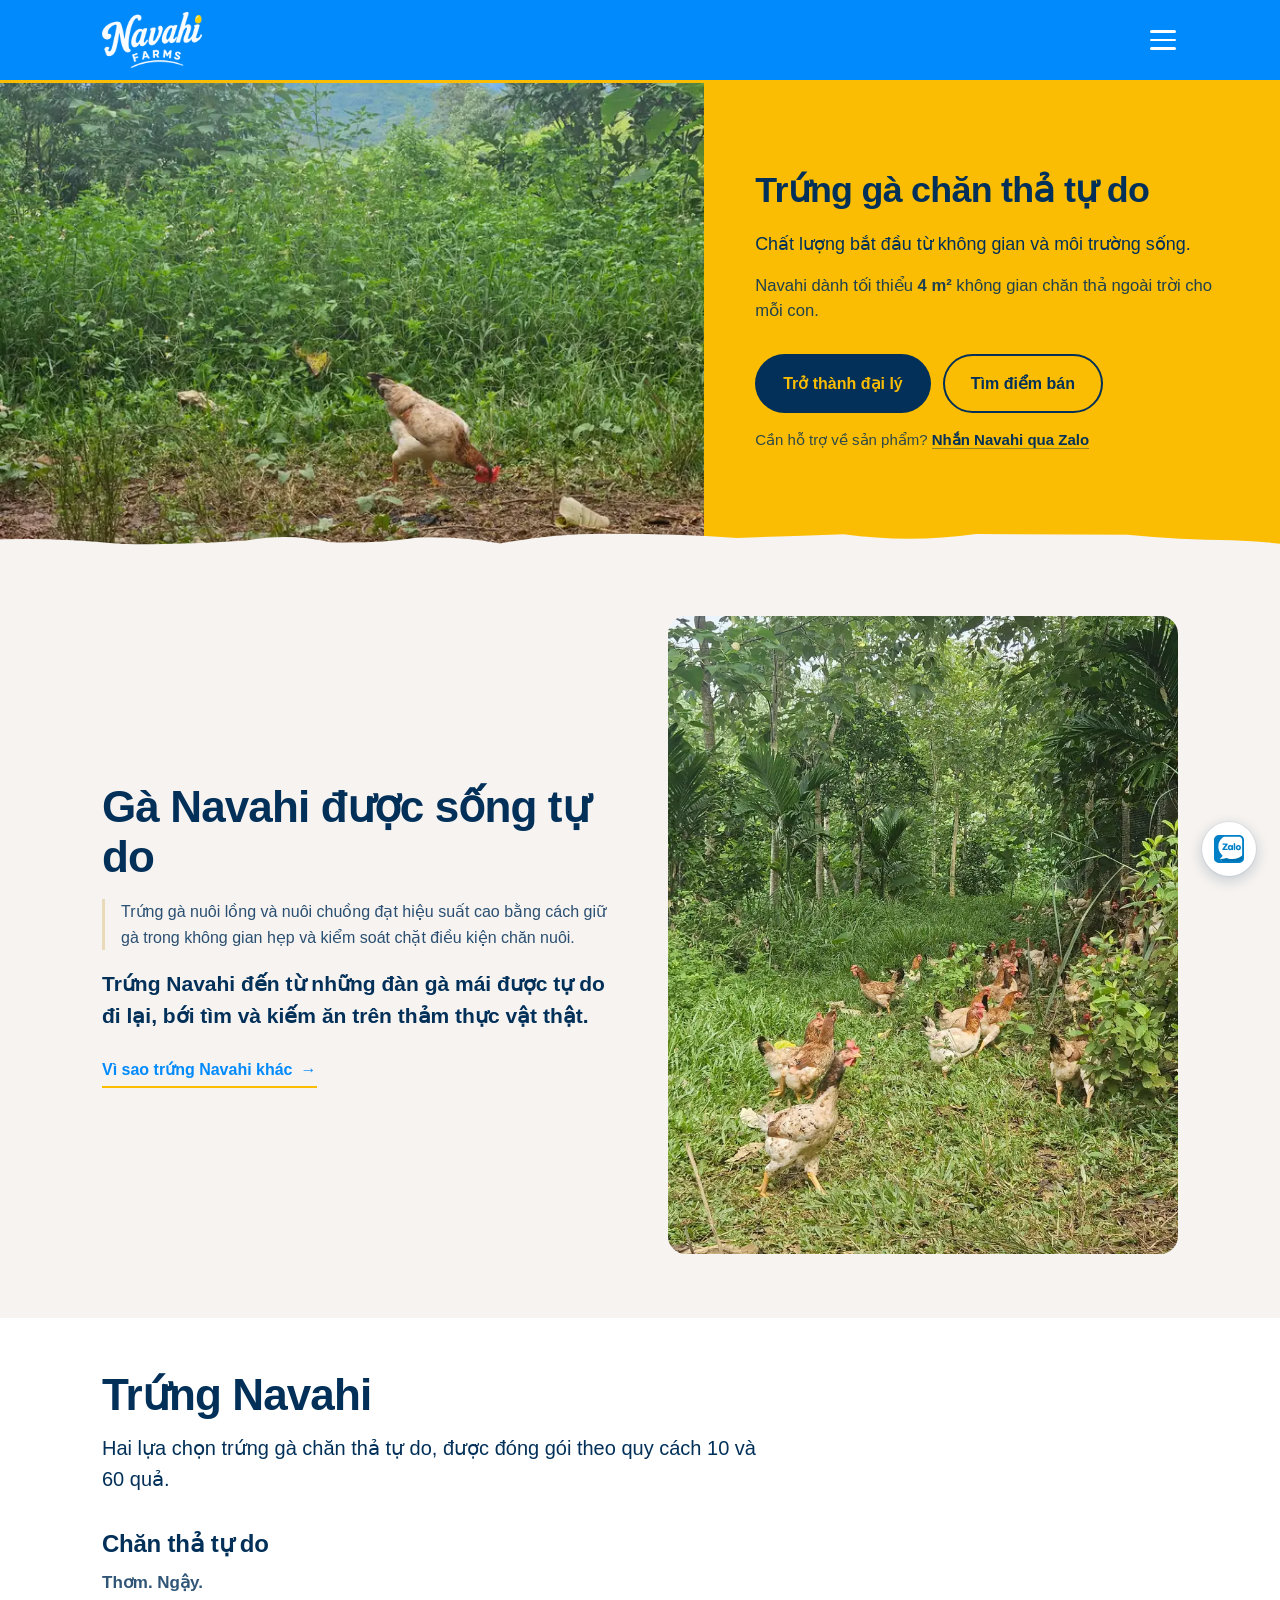
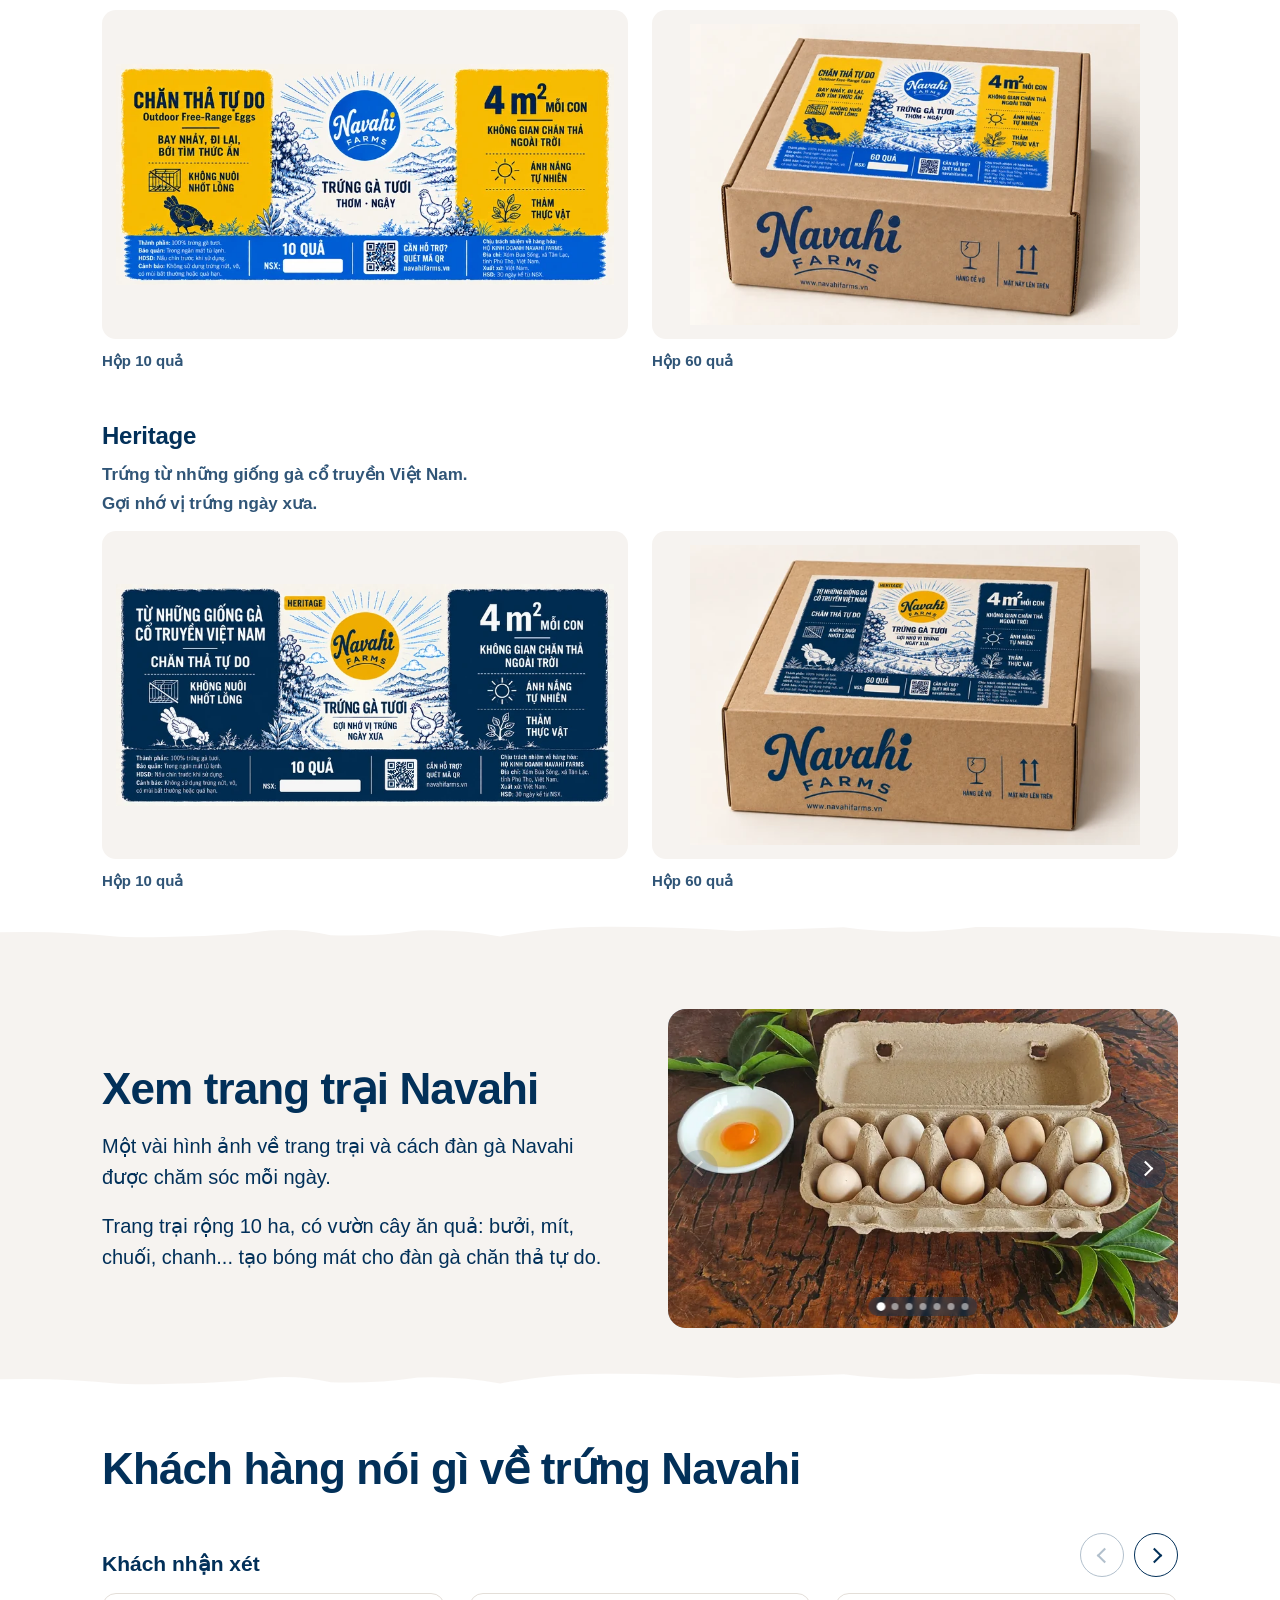
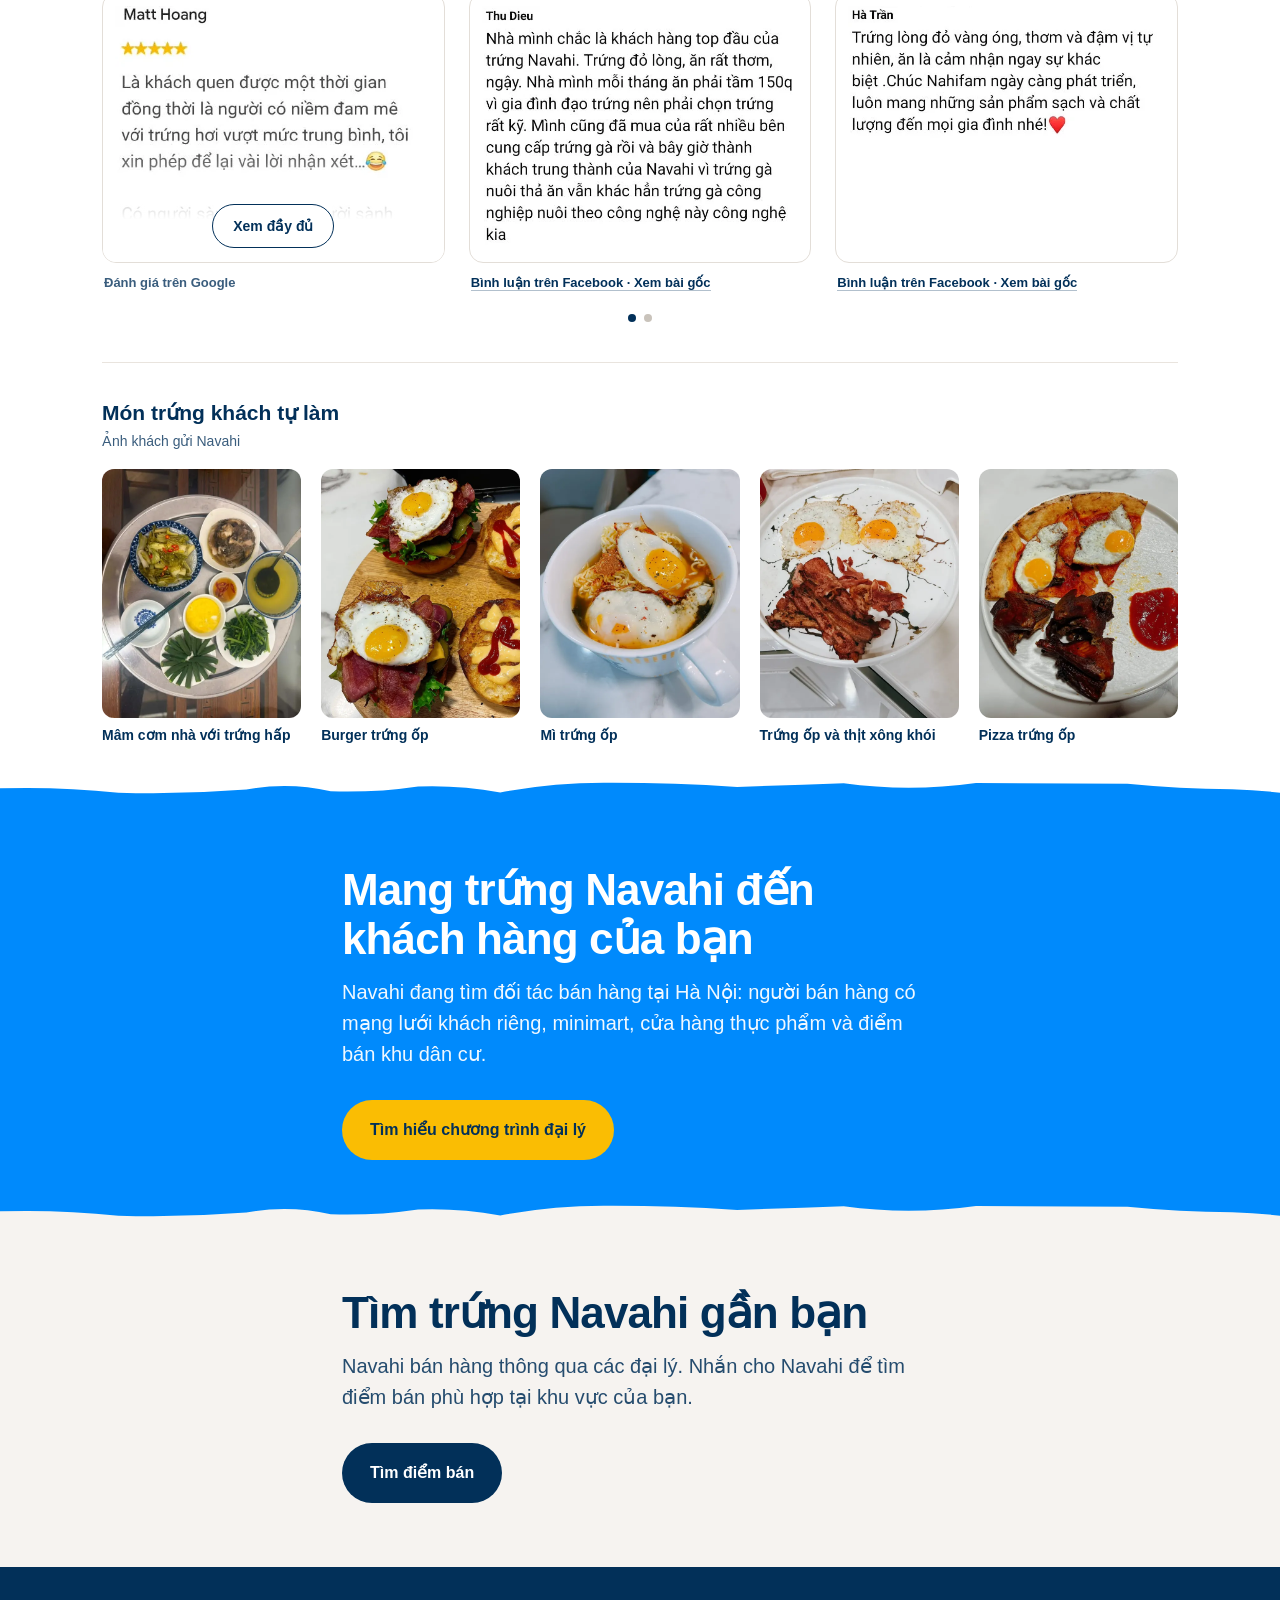
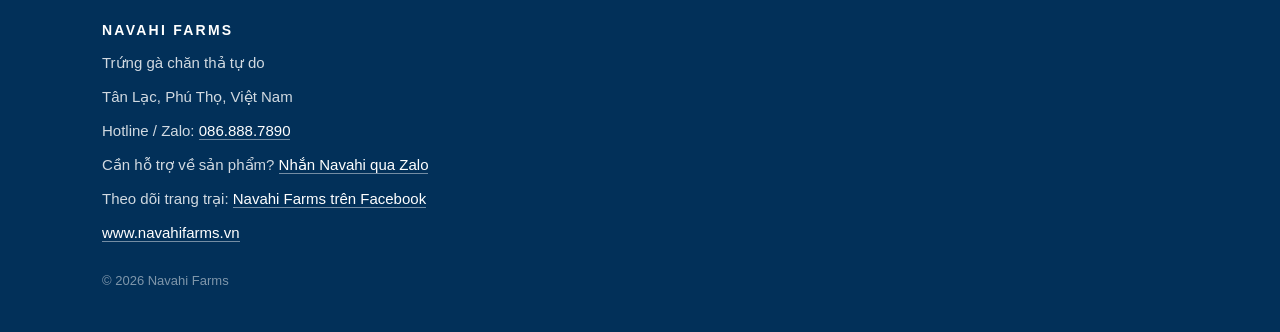
==== index.html @ b05de9f8 "Add files via upload" ====
<!DOCTYPE html>
<html lang="vi">
<head>
<meta charset="utf-8">
<meta name="viewport" content="width=device-width, initial-scale=1">
<title>Navahi Farms | Trứng gà chăn thả tự do</title>
<meta name="description" content="Navahi Farms là thương hiệu trứng gà chăn thả tự do. Không nuôi nhốt lồng, tối thiểu 4 m² không gian chăn thả ngoài trời cho mỗi con gà.">
<link rel="canonical" href="https://navahifarms.vn/">
<meta property="og:type" content="website">
<meta property="og:url" content="https://navahifarms.vn/">
<meta property="og:title" content="Navahi Farms | Trứng gà chăn thả tự do">
<meta property="og:description" content="Navahi Farms là thương hiệu trứng gà chăn thả tự do. Không nuôi nhốt lồng, tối thiểu 4 m² không gian chăn thả ngoài trời cho mỗi con gà.">
<meta property="og:image" content="https://navahifarms.vn/assets/hero.webp">
<meta property="og:locale" content="vi_VN">
<meta name="twitter:card" content="summary_large_image">
<link rel="icon" href="favicon.ico" sizes="any">
<link rel="icon" type="image/png" sizes="32x32" href="favicon-32.png">
<link rel="apple-touch-icon" href="apple-touch-icon.png">
<meta name="theme-color" content="#008AFC">
<link rel="stylesheet" href="navahi.css">
</head>
<body>

<header class="hdr" id="hdr">
  <div class="hdr-in">
    <a class="mark" href="index.html">
      <span class="wordmark" role="img" aria-label="Navahi Farms"></span>
    </a>
    <button class="burger" id="burger" aria-label="Mở menu" aria-expanded="false" aria-controls="menu">
      <span></span><span></span><span></span>
    </button>
  </div>
  <nav class="menu" id="menu" aria-label="Điều hướng">
    <a href="index.html" aria-current="page">Trang chủ</a>
    <a href="#san-pham">Trứng Navahi</a>
    <a href="cach-nuoi-ga.html">Vì sao trứng Navahi khác</a>
    <a href="#trang-trai">Xem trang trại</a>
    <a href="mua-trung.html">Tìm điểm bán</a>
    <a href="dai-ly.html">Trở thành đại lý</a>
  </nav>
</header>

<main id="top">

  <!-- ============ 1 — HERO ============ -->
  <section class="hero">
    <div class="hero-photo">
      <img src="assets/hero.webp"
           srcset="assets/hero-760.webp 760w, assets/hero.webp 1360w"
           sizes="(min-width:1024px) 55vw, 100vw"
           width="1360" height="1020" fetchpriority="high" decoding="async"
           alt="Gà mái Navahi đang cúi kiếm ăn trên thảm thực vật ngoài trời, phía sau là đồi núi">
    </div>
    <div class="hero-copy">
      <div class="wrap">
        <div class="hero-group">
        <h1 class="rise"><span class="nb">Trứng gà chăn thả</span> <span class="nb">tự do</span></h1>
        <p class="lead rise">Chất lượng bắt đầu từ không gian và môi&nbsp;trường&nbsp;sống.</p>
        <p class="lead lead-proof rise">Navahi dành tối thiểu <span class="dim">4 m²</span> không gian chăn thả ngoài trời cho mỗi con.</p>
        <div class="cta-row rise">
          <a class="btn btn-primary" href="dai-ly.html">Trở thành đại lý</a>
          <a class="btn btn-ghost" href="mua-trung.html">Tìm điểm bán</a>
        </div>
        <p class="hero-support rise">Cần hỗ trợ về sản phẩm? <a href="https://zalo.me/0868887890" target="_blank" rel="noopener">Nhắn Navahi qua Zalo</a></p>
        </div>
      </div>
    </div>
  </section>

  <!-- ============ 2 — GÀ NAVAHI ĐƯỢC SỐNG TỰ DO ============ -->
  <section class="sec edge edge--nga" id="cach-nuoi">
    <div class="wrap grid">
      <div>
        <h2 class="rise">Gà Navahi được sống tự do</h2>
        <p class="p-quiet rise">Trứng gà nuôi lồng và nuôi chuồng đạt hiệu suất cao bằng cách giữ gà trong không gian hẹp và kiểm soát chặt điều kiện chăn nuôi.</p>
        <p class="p-loud rise">Trứng Navahi đến từ những đàn gà mái được tự do đi lại, bới tìm và kiếm ăn trên thảm thực vật thật.</p>
        <a class="btn-link rise" href="cach-nuoi-ga.html">Vì sao trứng Navahi khác</a>
      </div>
      <div class="shot shot--tall has-img rise">
        <img src="assets/nuoi.webp"
             srcset="assets/nuoi-560.webp 560w, assets/nuoi.webp 820w"
             sizes="(min-width:860px) 45vw, 100vw"
             alt="Đàn gà mái Navahi đi lại và kiếm ăn trên thảm thực vật dưới tán cây"
             width="820" height="1093" loading="lazy" decoding="async">
      </div>
    </div>
  </section>

  <!-- ============ 3 — SẢN PHẨM ============ -->
  <section class="sec band" id="san-pham">
    <div class="wrap">
      <h2 class="rise">Trứng Navahi</h2>
      <p class="lead rise">Hai lựa chọn trứng gà chăn thả tự do, được đóng gói theo quy cách 10 và 60 quả.</p>
      <div class="lines">
        <div class="line">
          <h3 class="line-name rise">Chăn thả tự do</h3>
          <div class="line-copy rise">
            <p class="line-desc">Thơm. Ngậy.</p>
          </div>
          <div class="skus">
            <figure class="sku rise">
              <div class="sku-shot">
                <img src="assets/standard-10.webp"
                     srcset="assets/standard-10-760.webp 760w, assets/standard-10.webp 1200w"
                     sizes="(min-width:760px) 46vw, 100vw"
                     alt="Nhãn hộp trứng Navahi Chăn thả tự do 10 quả"
                     width="1200" height="533" loading="lazy" decoding="async">
              </div>
              <figcaption>Hộp 10 quả</figcaption>
            </figure>
            <figure class="sku rise">
              <div class="sku-shot">
                <img src="assets/standard-60.webp"
                     srcset="assets/standard-60-640.webp 640w, assets/standard-60.webp 1000w"
                     sizes="(min-width:760px) 46vw, 100vw"
                     alt="Hộp trứng Navahi Chăn thả tự do 60 quả"
                     width="1000" height="667" loading="lazy" decoding="async">
              </div>
              <figcaption>Hộp 60 quả</figcaption>
            </figure>
          </div>
        </div>
        <div class="line">
          <h3 class="line-name rise">Heritage</h3>
          <div class="line-copy rise" data-nosnippet>
            <p class="line-desc">Trứng từ những giống gà cổ truyền Việt Nam.</p>
            <p class="line-desc">Gợi nhớ vị trứng ngày xưa.</p>
          </div>
          <div class="skus">
            <figure class="sku rise">
              <div class="sku-shot">
                <img src="assets/limited-10.webp"
                     srcset="assets/limited-10-760.webp 760w, assets/limited-10.webp 1200w"
                     sizes="(min-width:760px) 46vw, 100vw"
                     alt="Nhãn hộp trứng Navahi Heritage 10 quả"
                     width="1200" height="533" loading="lazy" decoding="async">
              </div>
              <figcaption>Hộp 10 quả</figcaption>
            </figure>
            <figure class="sku rise">
              <div class="sku-shot">
                <img src="assets/limited-60.webp"
                     srcset="assets/limited-60-640.webp 640w, assets/limited-60.webp 1000w"
                     sizes="(min-width:760px) 46vw, 100vw"
                     alt="Hộp trứng Navahi Heritage 60 quả"
                     width="1000" height="667" loading="lazy" decoding="async">
              </div>
              <figcaption>Hộp 60 quả</figcaption>
            </figure>
          </div>
        </div>
      </div>
    </div>
  </section>

  <!-- ============ 4 — TẠI TRANG TRẠI ============ -->
  <section class="sec edge edge--nga" id="trang-trai">
    <div class="wrap grid">
      <div>
        <h2 class="rise">Xem trang trại Navahi</h2>
        <p class="lead rise">Một vài hình ảnh về trang trại và cách đàn gà Navahi được chăm sóc mỗi ngày.</p>
        <p class="lead rise">Trang trại rộng 10 ha, có vườn cây ăn quả: bưởi, mít, chuối, chanh... tạo bóng mát cho đàn gà chăn thả tự do.</p>
      </div>
      <div class="shot shot--wide has-img rise slider" data-slider>
        <div class="slider-track">
          <img src="assets/trung-hop.webp"
               srcset="assets/trung-hop-760.webp 760w, assets/trung-hop.webp 1100w"
               sizes="(min-width:860px) 45vw, 100vw"
               alt="Hộp 10 quả trứng Navahi đặt trên mặt gỗ, bên cạnh là một quả trứng đã đập ra bát"
               width="1100" height="825" loading="lazy" decoding="async">
          <img src="assets/dan-ga-tre.webp"
               srcset="assets/dan-ga-tre-760.webp 760w, assets/dan-ga-tre.webp 1100w"
               sizes="(min-width:860px) 45vw, 100vw"
               alt="Đàn gà Navahi đậu trên bó tre dưới tán cây, phía sau là thung lũng và đồi núi"
               width="1100" height="825" loading="lazy" decoding="async">
          <img src="assets/ga-doi-nui.webp"
               srcset="assets/ga-doi-nui-760.webp 760w, assets/ga-doi-nui.webp 1100w"
               sizes="(min-width:860px) 45vw, 100vw"
               alt="Hai con gà Navahi đi kiếm ăn ở bìa khu chăn thả, nhìn ra đồi núi phía xa"
               width="1100" height="825" loading="lazy" decoding="async">
          <img src="assets/vuon-mit.webp"
               srcset="assets/vuon-mit-760.webp 570w, assets/vuon-mit.webp 825w"
               sizes="(min-width:860px) 45vw, 100vw"
               alt="Đàn gà Navahi kiếm ăn dưới tán vườn mít, một quả mít đang treo trên thân cây"
               width="825" height="1100" loading="lazy" decoding="async"
               style="object-position:center 58%">
          <img src="assets/ga-tren-cay.webp"
               srcset="assets/ga-tren-cay-760.webp 570w, assets/ga-tren-cay.webp 825w"
               sizes="(min-width:860px) 45vw, 100vw"
               alt="Mấy con gà trống Navahi đậu trên cành cây bưởi trong vườn, phía dưới là nền đất và đá"
               width="825" height="1100" loading="lazy" decoding="async"
               style="object-position:center 64%">
          <img src="assets/dong-goi.webp"
               srcset="assets/dong-goi-760.webp 760w, assets/dong-goi.webp 1300w"
               sizes="(min-width:860px) 45vw, 100vw"
               alt="Những khay trứng Navahi vừa thu nhặt tại trang trại, xếp chồng chờ chuyển đi"
               width="1300" height="975" loading="lazy" decoding="async"
               style="object-position:center 42%">
          <img src="assets/trai.webp"
               srcset="assets/trai-760.webp 760w, assets/trai.webp 1300w"
               sizes="(min-width:860px) 45vw, 100vw"
               alt="Toàn cảnh trang trại Navahi nhìn từ trên cao, đường đất dẫn vào khu trại giữa vùng đồi núi"
               width="1300" height="975" loading="lazy" decoding="async">
        </div>
        <button class="slider-nav slider-prev" type="button" aria-label="Ảnh trước"></button>
        <button class="slider-nav slider-next" type="button" aria-label="Ảnh tiếp theo"></button>
        <div class="slider-dots">
          <button type="button" class="on" aria-label="Ảnh 1: hộp 10 quả trứng Navahi và lòng đỏ đập ra bát"></button>
          <button type="button" aria-label="Ảnh 2: đàn gà dưới tán cây, nhìn ra thung lũng"></button>
          <button type="button" aria-label="Ảnh 3: gà kiếm ăn ở bìa khu chăn thả"></button>
          <button type="button" aria-label="Ảnh 4: đàn gà trong vườn mít"></button>
          <button type="button" aria-label="Ảnh 5: gà đậu trên cành cây bưởi"></button>
          <button type="button" aria-label="Ảnh 6: khay trứng vừa thu nhặt"></button>
          <button type="button" aria-label="Ảnh 7: toàn cảnh trang trại"></button>
        </div>
      </div>
    </div>
  </section>

  <!-- ============ 4b — KHÁCH HÀNG NÓI GÌ (PO duyệt 14/10/2026) ============
       Hai khối tách riêng: nhận xét có tên khách / ảnh món ăn không ghi tên.
       Không ảnh món ăn nào được đặt cạnh tên một khách. Không autoplay. -->
  <section class="sec band edge edge--trang kh" id="khach-hang">
    <div class="wrap">
      <h2 class="rise">Khách hàng nói gì về trứng Navahi</h2>

      <div class="kh-block reel" data-reel>
        <div class="kh-head">
          <h3 class="kh-h3">Khách nhận xét</h3>
          <div class="reel-nav">
            <button class="reel-btn reel-prev" type="button" aria-label="Nhận xét trước"></button>
            <button class="reel-btn reel-next" type="button" aria-label="Nhận xét tiếp theo"></button>
          </div>
        </div>
        <ul class="reel-track kh-cards">
          <li class="kh-card">
            <div class="kh-shot kh-shot--long">
              <img src="assets/kh-matt-hoang.webp" width="502" height="978" loading="lazy" decoding="async"
                   alt="Matt Hoang, 5 sao: Là khách quen được một thời gian đồng thời là người có niềm đam mê với trứng hơi vượt mức trung bình, tôi xin phép để lại vài lời nhận xét... Có người sành rượu, có người sành cafe, còn tôi đứng trước chảo trứng vs thái độ nghiêm túc như master chép. Trứng luộc phải ngon, trứng ốp phải thơm, còn lòng đào thì phải vàng cam óng ánh, để phải muốn vét nốt miếng bánh mì cuối cùng. Viết vài dòng vì shop xứng đáng được nhiều người biết đến hơn. Khách như tôi ko giỏi nói lời hoa mỹ, chỉ giỏi lúc hết là mua. Mà với một người mê trứng, đó chính là lời khen có sức mạnh nhất! PS: Shop nhớ để phần cho em nha!">
              <div class="kh-fade"><button class="kh-more" type="button" data-full="assets/kh-matt-hoang.webp">Xem đầy đủ</button></div>
            </div>
            <p class="kh-src">Đánh giá trên Google</p>
          </li>
          <li class="kh-card">
            <div class="kh-shot">
              <img src="assets/kh-thu-dieu.webp" width="616" height="467" loading="lazy" decoding="async"
                   alt="Thu Dieu: Nhà mình chắc là khách hàng top đầu của trứng Navahi. Trứng đỏ lòng, ăn rất thơm, ngậy. Nhà mình mỗi tháng ăn phải tầm 150q vì gia đình đạo trứng nên phải chọn trứng rất kỹ. Mình cũng đã mua của rất nhiều bên cung cấp trứng gà rồi và bây giờ thành khách trung thành của Navahi vì trứng gà nuôi thả ăn vẫn khác hẳn trứng gà công nghiệp nuôi theo công nghệ này công nghệ kia">
            </div>
            <p class="kh-src"><a href="https://www.facebook.com/share/p/19RdDZZMya/" target="_blank" rel="noopener">Bình luận trên Facebook · Xem bài gốc</a></p>
          </li>
          <li class="kh-card">
            <div class="kh-shot">
              <img src="assets/kh-ha-tran.webp" width="616" height="257" loading="lazy" decoding="async"
                   alt="Hà Trần: Trứng lòng đỏ vàng óng, thơm và đậm vị tự nhiên, ăn là cảm nhận ngay sự khác biệt. Chúc Nahifam ngày càng phát triển, luôn mang những sản phẩm sạch và chất lượng đến mọi gia đình nhé!">
            </div>
            <p class="kh-src"><a href="https://www.facebook.com/share/p/19RdDZZMya/" target="_blank" rel="noopener">Bình luận trên Facebook · Xem bài gốc</a></p>
          </li>
          <li class="kh-card">
            <div class="kh-shot">
              <img src="assets/kh-linh-linh.webp" width="616" height="216" loading="lazy" decoding="async"
                   alt="Linh Linh: Nhà mình ăn rồi, công nhận trứng thơm, béo, lòng đỏ đậm vị hơn hẳn. Ăn quen trứng ngon- xịn rồi giờ khó quay lại trứng thường lắm ạ">
            </div>
            <p class="kh-src"><a href="https://www.facebook.com/share/p/19RdDZZMya/" target="_blank" rel="noopener">Bình luận trên Facebook · Xem bài gốc</a></p>
          </li>
          <li class="kh-card">
            <div class="kh-shot">
              <img src="assets/kh-hoa-duong.webp" width="616" height="126" loading="lazy" decoding="async"
                   alt="Hoa Duong: Trứng gà ăn rất thơm và ngon, rất chất lượng">
            </div>
            <p class="kh-src"><a href="https://www.facebook.com/share/p/19RdDZZMya/" target="_blank" rel="noopener">Bình luận trên Facebook · Xem bài gốc</a></p>
          </li>
          <li class="kh-card">
            <div class="kh-shot">
              <img src="assets/kh-huy-doo.webp" width="616" height="178" loading="lazy" decoding="async"
                   alt="Huy Doo: Lần đầu đặt trứng đc shop tặng thêm chuối, ko biết shop lãi được bao nhiêu nhưng khách thích ạ">
            </div>
            <p class="kh-src"><a href="https://www.facebook.com/share/p/19RdDZZMya/" target="_blank" rel="noopener">Bình luận trên Facebook · Xem bài gốc</a></p>
          </li>
        </ul>
        <div class="reel-dots" aria-hidden="true"></div>
      </div>

      <div class="kh-block reel" data-reel>
        <div class="kh-head">
          <div>
            <h3 class="kh-h3">Món trứng khách tự làm</h3>
            <p class="kh-note">Ảnh khách gửi Navahi</p>
          </div>
          <div class="reel-nav">
            <button class="reel-btn reel-prev" type="button" aria-label="Ảnh trước"></button>
            <button class="reel-btn reel-next" type="button" aria-label="Ảnh tiếp theo"></button>
          </div>
        </div>
        <ul class="reel-track kh-dishes">
          <li><figure>
            <img src="assets/mon-trung-mam-com.webp" width="640" height="800" loading="lazy" decoding="async" alt="Mâm cơm nhà với trứng hấp, ảnh khách gửi Navahi">
            <figcaption>Mâm cơm nhà với trứng hấp</figcaption>
          </figure></li>
          <li><figure>
            <img src="assets/mon-trung-burger.webp" width="640" height="800" loading="lazy" decoding="async" alt="Burger trứng ốp, ảnh khách gửi Navahi">
            <figcaption>Burger trứng ốp</figcaption>
          </figure></li>
          <li><figure>
            <img src="assets/mon-trung-mi.webp" width="640" height="800" loading="lazy" decoding="async" alt="Mì trứng ốp, ảnh khách gửi Navahi">
            <figcaption>Mì trứng ốp</figcaption>
          </figure></li>
          <li><figure>
            <img src="assets/mon-trung-op-thit.webp" width="640" height="800" loading="lazy" decoding="async" alt="Trứng ốp và thịt xông khói, ảnh khách gửi Navahi">
            <figcaption>Trứng ốp và thịt xông khói</figcaption>
          </figure></li>
          <li><figure>
            <img src="assets/mon-trung-pizza.webp" width="640" height="800" loading="lazy" decoding="async" alt="Pizza trứng ốp, ảnh khách gửi Navahi">
            <figcaption>Pizza trứng ốp</figcaption>
          </figure></li>
        </ul>
        <div class="reel-dots" aria-hidden="true"></div>
      </div>
    </div>

    <dialog class="kh-dialog" id="kh-dialog" aria-label="Nhận xét đầy đủ">
      <button class="kh-close" type="button" aria-label="Đóng"></button>
      <img src="" alt="" id="kh-dialog-img">
    </dialog>
  </section>

  <!-- ============ 5 — ĐẠI LÝ (CONVERSION CHÍNH) ============ -->
  <section class="sec cta-band edge edge--xanh" id="dai-ly">
    <div class="wrap narrow">
      <h2 class="rise">Mang trứng Navahi đến khách hàng của bạn</h2>
      <p class="lead rise">Navahi đang tìm đối tác bán hàng tại Hà Nội: người bán hàng có mạng lưới khách riêng, minimart, cửa hàng thực phẩm và điểm bán khu dân cư.</p>
      <div class="cta-row rise">
        <a class="btn btn-primary" href="dai-ly.html">Tìm hiểu chương trình đại lý</a>
      </div>
    </div>
  </section>

  <!-- ============ 6 — TÌM ĐIỂM BÁN (CONVERSION PHỤ) ============ -->
  <section class="sec cta-quiet edge edge--nga" id="mua">
    <div class="wrap narrow">
      <h2 class="rise">Tìm trứng Navahi gần bạn</h2>
      <p class="lead rise">Navahi bán hàng thông qua các đại lý. Nhắn cho Navahi để tìm điểm bán phù hợp tại khu vực của bạn.</p>
      <div class="cta-row rise">
        <a class="btn btn-navy" href="mua-trung.html">Tìm điểm bán</a>
      </div>
    </div>
  </section>
</main>

<footer class="ft">
  <div class="wrap">
    <b>NAVAHI FARMS</b>
    <p>Trứng gà chăn thả tự do</p>
    <p>Tân Lạc, Phú Thọ, Việt Nam</p>
    <p>Hotline / Zalo: <a href="tel:0868887890">086.888.7890</a></p>
    <p>Cần hỗ trợ về sản phẩm? <a href="https://zalo.me/0868887890" target="_blank" rel="noopener">Nhắn Navahi qua Zalo</a></p>
    <p>Theo dõi trang trại: <a href="https://www.facebook.com/navahifarms" target="_blank" rel="noopener">Navahi Farms trên Facebook</a></p>
    <p><a href="https://navahifarms.vn">www.navahifarms.vn</a></p>
    <p class="fine">© 2026 Navahi Farms</p>
  </div>
</footer>
<!-- Dock liên hệ nổi — V14. CHỈ Zalo (PO chốt 24/09): Zalo là nút thu khách,
     Facebook là nút xả nên để ở footer.
     Icon: assets/icon-zalo.svg (SVG chính chủ, PO gửi 24/09). -->
<div class="dock" id="dock" data-hidden="false">
  <a class="dock-zalo" href="https://zalo.me/0868887890" target="_blank" rel="noopener" aria-label="Nhắn Navahi qua Zalo" title="Nhắn Navahi qua Zalo">
    <img src="assets/icon-zalo.svg" alt="" width="27" height="26" decoding="async">
  </a>
</div>
<script src="navahi.js"></script>
</body>
</html>
---- navahi.css ----
/* ==========================================================================
   NAVAHI FARMS — WEBSITE V1
   --------------------------------------------------------------------------
   Ảnh khai báo trực tiếp trong HTML bằng src + srcset (không qua CSS/JS).
   ========================================================================== */
:root{
  /* Bảng màu Navahi — 9 mã đã khoá (ND-002). Không thêm màu ngoài bảng này. */
  --vang:      #FABD03;
  --vang-trung:#FFD21B;
  --xanh:      #008AFC;
  --navy:      #023059;
  --nga:       #F6F3F0;
  --trang:     #FFFFFF;
  --be:        #E9DBB9;
  --xanh-nhat: #A8D0F6;
  --xanh-dam:  #6CB0F2;

  --wrap: 1120px;
  --pad: 22px;
  --hdr-h: 72px;

  /* Wordmark Navahi Farms — tách từ file logo PO gửi, chữ trắng nền trong suốt */
  --wordmark: url("assets/wordmark.png");
}

*{box-sizing:border-box;}
html{-webkit-text-size-adjust:100%;scroll-behavior:smooth;overflow-x:hidden;}
body{
  margin:0;
  background:var(--nga);
  color:var(--navy);
  font-family:"Segoe UI",Roboto,-apple-system,BlinkMacSystemFont,"Helvetica Neue",Arial,sans-serif;
  font-size:17px;
  line-height:1.6;
  -webkit-font-smoothing:antialiased;
}
img{max-width:100%;display:block;}
a{color:inherit;}

/* ---------- HEADER ---------- */
.hdr{
  position:sticky;top:0;z-index:60;
  background:var(--xanh);
  /* Vạch vàng giữ header tách bạch khi cuộn qua section 5 cũng nền xanh */
  border-bottom:3px solid var(--vang);
}
.hdr-in{
  max-width:var(--wrap);margin:0 auto;padding:0 var(--pad);
  height:var(--hdr-h);
  display:flex;align-items:center;justify-content:space-between;gap:16px;
}
.mark{display:block;text-decoration:none;flex:0 0 auto;}
.wordmark{
  display:block;background:var(--wordmark) left center/contain no-repeat;
  width:86px;height:48px;
}
.sr{position:absolute;width:1px;height:1px;overflow:hidden;clip:rect(0 0 0 0);white-space:nowrap;}

/* Hamburger */
.burger{
  width:46px;height:46px;flex:0 0 auto;margin-right:-8px;
  background:none;border:0;padding:0;cursor:pointer;
  display:grid;place-content:center;gap:6px;
}
.burger span{display:block;width:26px;height:2.5px;background:#fff;border-radius:2px;
  transition:transform .22s ease,opacity .18s ease;}
.hdr.menu-open .burger span:nth-child(1){transform:translateY(8.5px) rotate(45deg);}
.hdr.menu-open .burger span:nth-child(2){opacity:0;}
.hdr.menu-open .burger span:nth-child(3){transform:translateY(-8.5px) rotate(-45deg);}

/* Menu */
.menu{
  position:absolute;left:0;right:0;top:100%;
  background:var(--navy);
  display:none;padding:6px var(--pad) 16px;
}
.hdr.menu-open .menu{display:flex;flex-direction:column;}
/* Khi menu mở, header xanh + menu navy đọc như MỘT lớp điều hướng.
   Vạch vàng — vẫn là đúng vạch dưới header — chuyển xuống đáy menu
   để đánh dấu chỗ điều hướng kết thúc và nội dung trang bắt đầu.
   Không bao giờ có hai vạch cùng lúc. */
@media(max-width:899px){
  .hdr.menu-open{border-bottom-color:var(--xanh);}
  .hdr.menu-open .menu{border-bottom:3px solid var(--vang);}
}
.menu a{
  display:block;color:#fff;text-decoration:none;
  font-size:17.5px;font-weight:600;line-height:1.35;padding:13px 0;
  border-bottom:1px solid rgba(255,255,255,.13);
}
.menu a:last-child{border-bottom:0;}
.menu a:hover{color:var(--vang);}
@media(min-width:900px){
  :root{--hdr-h:80px;}
  .wordmark{width:100px;height:56px;}
  .menu{left:auto;right:max(0px,calc((100% - var(--wrap)) / 2));
        width:320px;border-radius:0 0 16px 16px;}
}

/* ---------- KHUNG CHUNG ---------- */
.sec{padding:64px 0;}
section[id],div[id]{scroll-margin-top:calc(var(--hdr-h) + 12px);}
.wrap{max-width:var(--wrap);margin:0 auto;padding:0 var(--pad);}
.narrow{max-width:640px;}
h1,h2{margin:0;font-weight:700;letter-spacing:-.02em;line-height:1.12;}
h1{font-size:clamp(34px,8.4vw,60px);}
h2{font-size:clamp(27px,6.2vw,44px);}
p{margin:18px 0 0;}
.lead{font-size:clamp(17px,4.3vw,20px);line-height:1.55;max-width:34em;}

/* ---------- KHỐI ẢNH (placeholder tự hiện khi chưa có ảnh) ---------- */
.shot{
  position:relative;border-radius:18px;overflow:hidden;background:var(--xanh-nhat);
  background-size:cover;background-position:center;
  aspect-ratio:4/5;
}
@media(min-width:760px){ .shot{aspect-ratio:16/10;} }
/* Tỉ lệ riêng theo nội dung từng ảnh */
.shot--tall{aspect-ratio:3/4;}                                  /* đàn gà, ảnh dọc  */
.shot--wide{aspect-ratio:4/3;}                                  /* toàn cảnh trại */
@media(min-width:760px){
  .shot--tall{aspect-ratio:4/5;}
  .shot--wide{aspect-ratio:16/10;}
}
.shot img{width:100%;height:100%;object-fit:cover;display:block;}

/* ---------- HERO ---------- */
/* Kiến trúc: ẢNH là một block, COPY là một block. Chữ không đè lên ảnh,
   không overlay tối, ảnh giữ màu gốc. */
.hero{padding:0;}
.hero-photo{
  width:100%;
  aspect-ratio:4/3;              /* đúng tỉ lệ ảnh gốc ⇒ mobile KHÔNG cắt gì */
  background:var(--xanh-nhat);
  overflow:hidden;
}
.hero-photo img{width:100%;height:100%;object-fit:cover;display:block;}
/* ── DESKTOP: hero 2 cột ──
   Ảnh gốc là 4:3, không đủ ngang để chạy full-width trên màn rộng mà
   không cắt mạnh. Đặt ảnh vào một cột có đúng tỉ lệ 4:3 thì crop = 0,
   đồng thời hero đọc ra là một bố cục ngang thay vì hai tầng xếp dọc. */
@media(min-width:1024px){
  .hero{display:grid;grid-template-columns:55fr 45fr;align-items:stretch;}
  .hero > *{min-width:0;}
  .hero .hero-photo{aspect-ratio:3/2;height:auto;max-height:560px;}
  .hero .hero-photo img{object-position:center bottom;}
  .hero .hero-copy{
    display:flex;align-items:center;
    padding:40px clamp(48px,4vw,64px);
    text-align:left;
  }
  .hero .hero-copy::before{content:none;}    /* hết ranh giới ảnh→navy theo chiều dọc */
  .hero .hero-copy .wrap{max-width:none;padding:0;width:100%;}
  /* Nhóm chữ là MỘT khối, canh giữa panel và nhích nhẹ lên trên tâm */
  .hero .hero-copy .hero-group{max-width:32em;margin-bottom:3%;}
  .hero .hero-copy h1{font-size:clamp(32px,2.8vw,44px);}
  .hero .hero-copy .lead{margin:22px 0 0;max-width:none;font-size:clamp(17px,1.4vw,20px);line-height:1.45;}
  .hero .hero-copy .lead-proof{margin-top:16px;font-size:clamp(16px,1.3vw,19px);line-height:1.5;}
  .hero .hero-copy .cta-row{justify-content:flex-start;margin-top:30px;}
}
.hero-copy{
  position:relative;
  background:var(--vang);color:var(--navy);padding:26px 0 32px;text-align:center;
}
/* Biên rất nhẹ (biên độ ≈ 4–7px) để ảnh và khối navy đọc ra là
   MỘT composition hero, không phải hai hình chữ nhật ghép lại.
   Nhẹ hơn hẳn biên giữa navy và Section 2. */
.hero-copy::before,
.pasture-copy::before{
  content:"";position:absolute;left:0;right:0;top:-7px;height:8px;
  background-repeat:no-repeat;background-size:100% 100%;
  pointer-events:none;
}
/* Biên của hero đi theo nền vàng; các khối navy khác giữ nguyên. */
.hero-copy::before{background-image:url("data:image/svg+xml,%3Csvg%20xmlns%3D%22http%3A%2F%2Fwww.w3.org%2F2000%2Fsvg%22%20viewBox%3D%220%200%201200%208%22%20preserveAspectRatio%3D%22none%22%3E%3Cpath%20d%3D%22M0%2C3.0%20Q82.0%2C4.3%20164%2C4.8%20Q219.5%2C2.5%20275%2C1.3%20Q359.0%2C1.1%20443%2C2.9%20Q533.5%2C4.6%20624%2C1.7%20Q693.5%2C3.6%20763%2C2.3%20Q809.5%2C4.0%20856%2C2.1%20Q959.0%2C3.8%201062%2C4.8%20Q1120.5%2C5.5%201179%2C1.5%20Q1189.5%2C2.5%201200%2C2.9%20L1200%2C8%20L0%2C8%20Z%22%20fill%3D%22%23FABD03%22%2F%3E%3C%2Fsvg%3E");}
.pasture-copy::before{background-image:url("data:image/svg+xml,%3Csvg%20xmlns%3D%22http%3A%2F%2Fwww.w3.org%2F2000%2Fsvg%22%20viewBox%3D%220%200%201200%208%22%20preserveAspectRatio%3D%22none%22%3E%3Cpath%20d%3D%22M0%2C3.0%20Q82.0%2C4.3%20164%2C4.8%20Q219.5%2C2.5%20275%2C1.3%20Q359.0%2C1.1%20443%2C2.9%20Q533.5%2C4.6%20624%2C1.7%20Q693.5%2C3.6%20763%2C2.3%20Q809.5%2C4.0%20856%2C2.1%20Q959.0%2C3.8%201062%2C4.8%20Q1120.5%2C5.5%201179%2C1.5%20Q1189.5%2C2.5%201200%2C2.9%20L1200%2C8%20L0%2C8%20Z%22%20fill%3D%22%23023059%22%2F%3E%3C%2Fsvg%3E");}
@media(min-width:900px){
  .hero-copy::before,
.pasture-copy::before{top:-11px;height:12px;}
}
.hero-copy h1{color:var(--navy);font-size:clamp(29px,9vw,58px);}
/* Ngắt dòng có kiểm soát: hai cụm là hai khối, trình duyệt chỉ được
   xuống dòng giữa hai cụm, không cắt bừa trong lòng cụm. */
.hero-copy h1 .nb{display:inline-block;white-space:nowrap;}
.hero-copy .lead{color:var(--navy);margin:14px auto 0;max-width:30em;}
.hero-copy .cta-row{margin-top:24px;justify-content:center;}
@media(min-width:900px){
  .hero-copy{padding:33px 0 38px;text-align:left;}
  .hero-copy .lead{margin-left:0;margin-right:0;max-width:34em;}
  .hero-copy .cta-row{justify-content:flex-start;}
}

/* Dòng hỗ trợ sản phẩm dưới hai CTA hero — dành cho khách quét QR trên hộp.
   Là text link, KHÔNG phải nút: đứng dưới cả hai CTA về mặt phân cấp. */
.hero-support{
  margin:16px 0 0;font-size:15px;line-height:1.5;
  color:rgba(2,48,89,.82);
}
.hero-support a{
  font-weight:700;color:var(--navy);text-decoration:none;
  border-bottom:1.5px solid rgba(2,48,89,.42);
}
.hero-support a:hover{border-color:var(--navy);}

/* "4 m²" chỉ nhấn bằng độ đậm, giữ màu trắng như phần còn lại.
   Không gạch chân, không badge, không highlight — để con số đọc ra
   như một sự thật chứ không như một nhãn khuyến mãi. */
.dim{font-weight:700;white-space:nowrap;}

/* ---------- NÚT ---------- */
.cta-row{display:flex;flex-wrap:wrap;gap:12px;margin-top:30px;}
.btn{
  display:inline-block;text-decoration:none;font-weight:700;font-size:16px;
  padding:15px 26px;border-radius:999px;border:2px solid transparent;
  transition:transform .15s ease,background-color .15s ease,color .15s ease;
}
.btn:active{transform:translateY(1px);}
.btn-primary{background:var(--vang);color:var(--navy);}
.btn-primary:hover{background:var(--vang-trung);}
.btn-ghost{border-color:currentColor;background:transparent;}
.btn-ghost:hover{background:var(--navy);color:#fff;border-color:var(--navy);}
/* Hero nền vàng: nút đảo lại thành nền navy chữ vàng. */
.hero .btn-primary{background:var(--navy);color:var(--vang);}
.hero .btn-primary:hover{background:#03406f;color:var(--vang-trung);}
.hero .btn-ghost{color:var(--navy);}
.hero .btn-ghost:hover{background:var(--navy);color:var(--vang);border-color:var(--navy);}
.btn-link{
  display:inline-flex;align-items:center;gap:8px;text-decoration:none;
  font-weight:700;font-size:16px;color:var(--xanh);
  border-bottom:2px solid var(--vang);padding-bottom:3px;margin-top:26px;
}
.btn-link:hover{color:var(--navy);border-color:var(--navy);}
.btn-link::after{content:"→";transition:transform .15s ease;}
.btn-link:hover::after{transform:translateX(3px);}

/* ---------- SECTION 2 ---------- */
.grid{display:grid;gap:34px;align-items:center;}
@media(min-width:860px){
  .grid{grid-template-columns:1fr 1fr;gap:56px;}
  .grid.flip>*:first-child{order:2;}
}
.p-quiet{
  color:rgba(2,48,89,.84);font-size:16px;max-width:32em;
  padding-left:16px;border-left:3px solid var(--be);
}
.p-loud{font-size:clamp(18px,4.4vw,21px);font-weight:600;max-width:32em;line-height:1.5;}

/* ---------- BIÊN THÔ GIỮA CÁC SECTION ----------
   Một đường biên không đều, biên độ nhỏ, lấy tinh thần nét vẽ tay trên
   bao bì Navahi. Mỗi biên là một SVG inline tô đúng màu của section đứng
   DƯỚI, đặt đè lên một dải mỏng của section phía trên. Không ảnh raster,
   không chiếm thêm chiều cao, không chắn thao tác. */
.edge{position:relative;}
.edge::before{
  content:"";position:absolute;left:0;right:0;top:-13px;height:14px;
  background-repeat:no-repeat;background-size:100% 100%;
  pointer-events:none;
}
.edge--nga::before{background-image:url("data:image/svg+xml,%3Csvg%20xmlns%3D%22http%3A%2F%2Fwww.w3.org%2F2000%2Fsvg%22%20viewBox%3D%220%200%201200%2014%22%20preserveAspectRatio%3D%22none%22%3E%3Cpath%20d%3D%22M0%2C5.3%20Q55.5%2C4.1%20111%2C8.1%20Q171.0%2C9.3%20231%2C6.1%20Q270.5%2C0.9%20310%2C7.2%20Q351.0%2C8.2%20392%2C4.1%20Q430.5%2C3.1%20469%2C7.9%20Q517.5%2C1.8%20566%2C1.8%20Q628.5%2C1.6%20691%2C4.4%20Q741.0%2C3.3%20791%2C2.1%20Q853.0%2C7.8%20915%2C1.9%20Q986.0%2C2.1%201057%2C2.4%20Q1106.0%2C5.7%201155%2C5.9%20Q1177.5%2C6.3%201200%2C8.1%20L1200%2C14%20L0%2C14%20Z%22%20fill%3D%22%23F6F3F0%22%2F%3E%3C%2Fsvg%3E");}
.edge--trang::before{background-image:url("data:image/svg+xml,%3Csvg%20xmlns%3D%22http%3A%2F%2Fwww.w3.org%2F2000%2Fsvg%22%20viewBox%3D%220%200%201200%2014%22%20preserveAspectRatio%3D%22none%22%3E%3Cpath%20d%3D%22M0%2C5.3%20Q55.5%2C4.1%20111%2C8.1%20Q171.0%2C9.3%20231%2C6.1%20Q270.5%2C0.9%20310%2C7.2%20Q351.0%2C8.2%20392%2C4.1%20Q430.5%2C3.1%20469%2C7.9%20Q517.5%2C1.8%20566%2C1.8%20Q628.5%2C1.6%20691%2C4.4%20Q741.0%2C3.3%20791%2C2.1%20Q853.0%2C7.8%20915%2C1.9%20Q986.0%2C2.1%201057%2C2.4%20Q1106.0%2C5.7%201155%2C5.9%20Q1177.5%2C6.3%201200%2C8.1%20L1200%2C14%20L0%2C14%20Z%22%20fill%3D%22%23FFFFFF%22%2F%3E%3C%2Fsvg%3E");}
.edge--xanh::before{background-image:url("data:image/svg+xml,%3Csvg%20xmlns%3D%22http%3A%2F%2Fwww.w3.org%2F2000%2Fsvg%22%20viewBox%3D%220%200%201200%2014%22%20preserveAspectRatio%3D%22none%22%3E%3Cpath%20d%3D%22M0%2C5.3%20Q55.5%2C4.1%20111%2C8.1%20Q171.0%2C9.3%20231%2C6.1%20Q270.5%2C0.9%20310%2C7.2%20Q351.0%2C8.2%20392%2C4.1%20Q430.5%2C3.1%20469%2C7.9%20Q517.5%2C1.8%20566%2C1.8%20Q628.5%2C1.6%20691%2C4.4%20Q741.0%2C3.3%20791%2C2.1%20Q853.0%2C7.8%20915%2C1.9%20Q986.0%2C2.1%201057%2C2.4%20Q1106.0%2C5.7%201155%2C5.9%20Q1177.5%2C6.3%201200%2C8.1%20L1200%2C14%20L0%2C14%20Z%22%20fill%3D%22%23008AFC%22%2F%3E%3C%2Fsvg%3E");}
@media(min-width:900px){
  .edge::before{top:-21px;height:22px;}
}

/* ---------- SECTION 3 ---------- */
.band{background:var(--trang);}
.band{padding:52px 0;}
.band .lead{margin-top:14px;}
/* ---------- DANH MỤC SẢN PHẨM — 2 dòng x 2 quy cách ----------
   Ảnh nguồn có hai định dạng khác nhau: nhãn phẳng (tỉ lệ ~2,25:1) và
   mockup carton (3:2). Không ép hai định dạng về cùng tỉ lệ vật lý —
   thay vào đó đặt tất cả vào MỘT KHUNG chung, nền và bo góc giống nhau,
   rồi dùng object-fit:contain. Ảnh không bị cắt, không kéo méo, và cả
   bốn sản phẩm vẫn đọc ra là cùng một hệ thống. */
.lines{display:grid;gap:38px;margin-top:30px;}
.line-name{
  margin:0 0 8px;color:var(--navy);font-weight:700;letter-spacing:-.01em;
  font-size:clamp(19px,4.8vw,24px);
}
.line-copy{margin:0 0 14px;}
.line-desc{
  margin:0 0 4px;color:rgba(2,48,89,.82);font-weight:600;
  font-size:clamp(15px,3.6vw,17px);line-height:1.45;
}
.line-desc:last-child{margin-bottom:0;}
.skus{display:grid;grid-template-columns:1fr;gap:18px;}
.sku{margin:0;}
.sku-shot{
  aspect-ratio:16/10;background:var(--nga);border-radius:14px;
  display:flex;align-items:center;justify-content:center;padding:14px;
}
.sku-shot img{width:100%;height:100%;object-fit:contain;}
.sku figcaption{
  margin-top:10px;font-size:15px;font-weight:600;color:rgba(2,48,89,.82);
}
@media(min-width:760px){
  /* Desktop: hai quy cách của cùng một dòng đứng cạnh nhau. */
  .lines{gap:44px;}
  .skus{grid-template-columns:1fr 1fr;gap:24px;}
}

/* ---------- SECTION 4 ---------- */
.strip{display:none;grid-template-columns:1fr;gap:12px;margin-top:26px;}
.strip.open{display:grid;}
@media(min-width:700px){ .strip.open{grid-template-columns:repeat(3,1fr);} }
.strip .shot{aspect-ratio:1/1;border-radius:14px;}

/* ---------- CTA BAND CHÍNH — nền xanh, nút vàng ----------
   Luật màu giữ nguyên: VÀNG CHỈ DÀNH CHO CONVERSION CHÍNH.
   Ở giai đoạn B2B2C này conversion chính là tuyển đại lý, nên mặt xanh
   + nút vàng chuyển sang section đại lý; khách lẻ dùng band phụ bên dưới. */
.cta-band{background:var(--xanh);color:#fff;}
.cta-band h2{color:#fff;}
.cta-band .lead{color:rgba(255,255,255,.94);margin-top:14px;}
.cta-band .btn-primary{background:var(--vang);color:var(--navy);}

/* ---------- CTA BAND PHỤ — nền trắng ngà, nút navy ----------
   "Tìm điểm bán" phải rõ ràng và dễ bấm, nhưng không được cạnh tranh
   thị giác với CTA đại lý. Không dùng vàng ở đây. */
.cta-quiet{background:var(--nga);}
.cta-quiet h2{color:var(--navy);}
.cta-quiet .lead{color:rgba(2,48,89,.86);margin-top:14px;}

/* ---------- FOOTER ---------- */
.ft{background:var(--navy);color:rgba(255,255,255,.82);padding:52px 0 40px;font-size:15px;}
.ft b{color:#fff;letter-spacing:.16em;font-size:14px;display:block;}
.ft p{margin:10px 0 0;}
.ft a{color:#fff;text-decoration:none;border-bottom:1px solid rgba(255,255,255,.45);}
.ft .fine{margin-top:26px;font-size:13px;opacity:.6;}

/* ---------- MOTION ---------- */
.rise{opacity:0;transform:translateY(16px);transition:opacity .6s ease,transform .6s ease;}
.rise.in{opacity:1;transform:none;}
@media(prefers-reduced-motion:reduce){
  html{scroll-behavior:auto;}
  .rise{opacity:1;transform:none;transition:none;}
  .btn,.btn-link::after{transition:none;}
}
:focus-visible{outline:3px solid var(--xanh);outline-offset:3px;border-radius:4px;}
.cta-band :focus-visible{outline-color:var(--vang-trung);}
.hero :focus-visible{outline-color:var(--navy);}


/* ================= V1 — NAVIGATION + TRANG CON ================= */

/* Mục "Trở thành đại lý" là CTA nổi bật của menu nên tách hẳn khỏi nhóm
   navigation item thường. "Tìm điểm bán" trở lại thành link điều hướng. */
.menu a.menu-cta{
  /* CTA điều hướng, không phải conversion block của trang:
     gọn hơn các mục menu nhưng vẫn đủ để nhận ra là một hành động.
     Vùng chạm giữ ≥ 44px bằng min-height chứ không bằng padding. */
  display:flex;align-items:center;justify-content:center;
  align-self:flex-start;width:auto;min-height:44px;
  background:var(--vang);color:var(--navy);
  border-bottom:0;border-radius:999px;
  margin:14px 0 8px;padding:8px 20px;font-size:15.5px;
}
.menu a.menu-cta:hover{background:var(--vang-trung);color:var(--navy);}
.menu a[aria-current="page"]{color:var(--vang);}
.menu a.menu-cta[aria-current="page"]{color:var(--navy);}

/* Đầu trang con: cùng ngôn ngữ với khối navy của hero trang chủ */
.page-head{background:var(--navy);color:#fff;padding:38px 0 42px;}
.page-head h1{color:#fff;font-size:clamp(29px,7.4vw,50px);}
.page-head .lead{color:rgba(255,255,255,.94);margin-top:14px;max-width:34em;}

/* Nhịp dọc trang Trứng Navahi sau khi gỡ khối nội dung nội bộ:
   ảnh sản phẩm đi thẳng xuống CTA nên cần thêm khoảng thở. */
.band .lines + .cta-row{margin-top:36px;}

.btn-navy{background:var(--navy);color:#fff;}
.btn-navy:hover{background:#001c36;}


/* ================= SECTION EDUCATION — BA HỆ THỐNG NUÔI =================
   Ba khối xếp dọc để khách cuộn qua lần lượt ba môi trường sống.
   Ảnh làm phần lớn việc giải thích; chữ ngắn, trung tính. */
.wrap-head{margin-bottom:30px;}
/* KHÔNG dùng biên thô giữa hero thesis và section này. Hai khối phải đọc
   ra là hai nội dung tách bạch, để không ai hiểu ảnh chăn nuôi công nghiệp
   là ảnh trại Navahi. Phân tách bằng cạnh thẳng + khoảng trắng rộng. */
.edu{padding-top:76px;}
.edu .wrap-head .lead{margin-top:14px;margin-inline:auto;color:rgba(2,48,89,.84);}
.edu .sys + .sys{margin-top:40px;}

/* Thứ tự đọc trong mỗi khối: TÊN HỆ THỐNG → HÌNH MINH HỌA → GIẢI THÍCH.
   Header đứng đầu và nặng nhất; caption là chú thích của ảnh nên bám sát
   ảnh và nhẹ hơn hẳn body; mô tả tách ra bằng một khoảng rộng hơn. */
.sys h3{margin:0 0 14px;font-size:clamp(22px,5.2vw,30px);font-weight:700;letter-spacing:-.02em;line-height:1.15;}
.sys-caption{
  margin:10px 0 0;font-size:13.5px;line-height:1.45;
  color:rgba(2,48,89,.6);
}
.sys-desc{margin:20px 0 0;}
.sys-photo{width:100%;border-radius:16px;overflow:hidden;background:var(--xanh-nhat);}
.sys-photo img{width:100%;height:auto;display:block;}   /* mobile: không cắt gì */
.sys p{max-width:32em;}
@media(min-width:900px){
  .edu{padding-top:104px;}
  .edu .wrap{display:grid;grid-template-columns:1fr 1fr;gap:44px;align-items:start;}
  .edu .sys + .sys{margin-top:0;}
  /* desktop: cố định khung để hai cột thẳng hàng, cắt rất nhẹ */
  .sys-photo{aspect-ratio:16/10;}
  .sys-photo img{height:100%;object-fit:cover;}
}

/* ---- Dải chuyển mạch: từ "thị trường làm thế nào" sang "Navahi làm thế nào" ----
   Là một mốc phân đoạn, cố ý KHÔNG dựng thành heading để không tranh
   thứ bậc với h2 "Navahi chọn chăn thả tự do" ngay bên dưới. */
.turn{background:var(--nga);padding:6px 0 40px;text-align:center;}
.turn p{
  margin:0;color:var(--navy);font-weight:700;
  text-transform:uppercase;letter-spacing:.14em;line-height:1.4;
  font-size:clamp(14px,3.9vw,17px);
}
@media(min-width:900px){ .turn{padding:14px 0 52px;} }

/* ---- Khối payoff: Navahi chọn chăn thả tự do ----
   Lặp lại đúng nhịp của hero — ẢNH rồi đến KHỐI NAVY — để người đọc
   nhận ra ngay đây là lựa chọn của Navahi chứ không phải một hệ thống nữa. */
.pasture{padding:0;}
.pasture-photo{width:100%;background:var(--xanh-nhat);overflow:hidden;}
.pasture-photo img{width:100%;height:auto;display:block;}
@media(min-width:900px){
  /* Desktop: chuyển thành section 2 cột kiểu editorial — chữ trái, ảnh phải.
     Ảnh giữ khung 4:3 nên không bị bóp thành băng ngang thấp, vẫn thấy
     được cả đàn gà và chiều sâu khu vườn. */
  .pasture{
    background:var(--navy);
    display:grid;grid-template-columns:45fr 55fr;gap:44px;align-items:center;
    padding:52px max(var(--pad),calc((100% - var(--wrap))/2)) 58px;
  }
  .pasture-photo{
    order:2;height:auto;aspect-ratio:4/3;
    border-radius:16px;background:transparent;
  }
  .pasture-photo img{height:100%;object-fit:cover;object-position:center 58%;}
  .pasture-copy{order:1;background:none;padding:0;}
  /* cột chữ hẹp hơn ở 1024 ⇒ co metric theo bề ngang để không rơi chữ mồ côi */
  .pasture .pasture-copy .metric{font-size:clamp(24px,2.3vw,30px);}
  .pasture-copy::before{content:none;}       /* hết ranh giới ảnh→navy nên bỏ biên */
  .pasture-copy .wrap{max-width:none;padding:0;}
}
.pasture-copy{position:relative;background:var(--navy);color:#fff;padding:30px 0 36px;}
.pasture-copy h2{color:#fff;}
.pasture-copy .metric{
  margin-top:16px;color:#fff;font-weight:700;
  font-size:clamp(21px,5.4vw,30px);line-height:1.25;max-width:18em;
}
.pasture-copy .sub{color:rgba(255,255,255,.9);margin-top:12px;max-width:32em;}
.pasture-copy .btn-link{color:#fff;border-color:var(--vang);}
.pasture-copy .btn-link:hover{color:var(--vang);border-color:var(--vang);}
@media(min-width:900px){
  .pasture-copy{padding:42px 0 48px;}
}

/* CTA sau khối payoff: siết khoảng trắng trên mobile để chuỗi
   kết luận → hành động đọc liền mạch. Desktop giữ nguyên nhịp cũ. */
@media(max-width:899px){
  .sec-cta{padding:44px 0;}
  .sec-cta .cta-row{margin-top:14px;}
}

/* Hero có hai câu: triết lý trước, bằng chứng 4 m² sau.
   Câu sau nhỏ hơn một bậc để khối hero không nặng thêm,
   nhưng "4 m²" vẫn giữ nguyên độ đậm. */
.hero-copy .lead-proof{
  margin-top:10px;
  font-size:clamp(15.5px,3.9vw,18px);
  color:rgba(2,48,89,.88);
}
.hero-copy .lead-proof .nb{display:inline-block;white-space:nowrap;}

/* ================= TRANG ĐẠI LÝ ================= */
/* Hero gọn hơn các trang khác vì Section 1 nằm ngay dưới */
.page-head--slim{padding:30px 0 34px;}
@media(min-width:900px){ .page-head--slim{padding:38px 0 42px;} }

/* Nhấn khái niệm: chỉ bằng độ đậm, giữ nguyên màu chữ */
.em{font-weight:700;color:inherit;}

.fit-label{margin-top:26px;font-weight:600;color:var(--navy);}

/* Hai nhóm đại lý — giữ dạng danh sách để đọc ra là HAI lựa chọn
   độc lập, không phải hai điều kiện phải có đồng thời. */
.arch{list-style:none;margin:16px 0 0;padding:0;display:grid;gap:14px;}
.arch li{
  position:relative;background:#fff;border-radius:14px;
  padding:18px 20px 18px 42px;font-size:16px;line-height:1.55;color:var(--navy);
}
.arch li::before{
  content:"";position:absolute;left:20px;top:26px;
  width:10px;height:10px;border-radius:50%;background:var(--vang);
}
@media(min-width:760px){
  .arch{grid-template-columns:1fr 1fr;gap:18px;}
}

/* Dòng "cửa mở" trên trang đại lý: là một lựa chọn hợp lệ nhưng
   nhẹ hơn hai nhóm lý tưởng — không đóng thành thẻ, không in đậm. */
.open-door{
  position:relative;margin-top:18px;padding-left:22px;
  color:rgba(2,48,89,.84);max-width:32em;
}
.open-door::before{
  content:"";position:absolute;left:2px;top:11px;
  width:8px;height:8px;border-radius:50%;background:var(--vang);
}
@media(min-width:900px){
  /* Bỏ thẻ thứ ba nên siết lại nhịp dọc của section */
  .dealer-qual{padding:52px 0;}
  .dealer-qual .arch{margin-top:20px;}
  .dealer-qual .open-door{margin-top:22px;}
  .dealer-qual .lead{margin-top:16px;}
  .dealer-qual .cta-row{margin-top:26px;}
}

/* Hero sub-page chỉ còn một câu thesis — không còn cặp tiêu đề + mô tả
   nên siết chiều cao lại, tránh hụt một mảng navy trống. */
.page-head--solo{padding:44px 0 50px;}
.page-head--solo h1{
  font-size:clamp(28px,7.4vw,42px);   /* mạnh hơn câu hỏi so sánh phía dưới */
  line-height:1.14;max-width:10em;
}
/* Câu hỏi so sánh là heading cấp 2 — trên mobile phải nhỏ hơn hero thesis */
@media(max-width:899px){
  .edu .wrap-head h2{font-size:clamp(23px,5.9vw,27px);}
}
@media(min-width:900px){
  .page-head--solo{padding:44px 0 48px;}
  .page-head--solo h1{max-width:17em;}
}

/* Câu hỏi dẫn vào hai hệ thống nuôi:
   • mobile — căn trái theo mạch đọc dọc;
   • desktop — căn giữa vì nó điều khiển CẢ HAI cột bên dưới.
   Đây là ngoại lệ có lý do ngữ nghĩa, không áp cho heading khác. */
@media(min-width:900px){
  .edu .wrap-head{display:block;max-width:800px;margin-left:auto;margin-right:auto;
                  text-align:center;margin-bottom:34px;}
  .edu .wrap-head h2{font-size:clamp(28px,2.6vw,38px);}
}

/* ================= CAROUSEL 2 ẢNH (Section 4 — Đóng gói tại trang trại) =================
   Trượt bằng scroll-snap gốc của trình duyệt: mobile vuốt tay, desktop bấm mũi tên.
   Không thư viện, không autoplay, không lightbox. Khung ảnh giữ nguyên .shot--wide
   nên không có layout shift khi đổi ảnh. */
.slider{position:relative;}
.slider-track{
  display:flex;width:100%;height:100%;
  overflow-x:auto;overflow-y:hidden;
  scroll-snap-type:x mandatory;
  scroll-behavior:smooth;
  -webkit-overflow-scrolling:touch;
  scrollbar-width:none;-ms-overflow-style:none;
}
.slider-track::-webkit-scrollbar{display:none;}
.slider-track > img{
  flex:0 0 100%;width:100%;height:100%;
  object-fit:cover;display:block;
  scroll-snap-align:center;scroll-snap-stop:always;
}
/* Chấm chỉ vị trí — nhỏ, đặt trong lòng ảnh, có nền mờ để đọc được trên mọi ảnh */
.slider-dots{
  position:absolute;left:50%;bottom:12px;transform:translateX(-50%);
  display:flex;gap:7px;padding:6px 9px;border-radius:999px;
  background:rgba(2,48,89,.38);backdrop-filter:blur(2px);
}
.slider-dots button{
  width:7px;height:7px;padding:0;border:0;border-radius:50%;
  background:rgba(255,255,255,.5);cursor:pointer;
  transition:background-color .18s ease,transform .18s ease;
}
.slider-dots button.on{background:#fff;transform:scale(1.25);}
/* Mũi tên: chỉ hiện từ tablet trở lên, mobile đã có thao tác vuốt */
.slider-nav{
  display:none;position:absolute;top:50%;transform:translateY(-50%);
  width:38px;height:38px;padding:0;border:0;border-radius:50%;
  background:rgba(2,48,89,.42);color:#fff;cursor:pointer;
  transition:background-color .18s ease,opacity .18s ease;
}
.slider-nav::before{
  content:"";display:block;width:9px;height:9px;margin:0 auto;
  border-top:2.5px solid currentColor;border-right:2.5px solid currentColor;
}
.slider-prev{left:12px;}
.slider-prev::before{transform:translateX(2px) rotate(-135deg);}
.slider-next{right:12px;}
.slider-next::before{transform:translateX(-2px) rotate(45deg);}
.slider-nav:hover{background:rgba(2,48,89,.68);}
.slider-nav[disabled]{opacity:.3;cursor:default;}
@media(min-width:760px){ .slider-nav{display:block;} }
@media(prefers-reduced-motion:reduce){ .slider-track{scroll-behavior:auto;} }


/* ================= V13 — DOCK LIÊN HỆ NỔI (bottom-right) =================
   Một nút Zalo cố định theo màn hình (PO chốt 24/09). Ẩn khi footer lọt vào
   khung nhìn để không đè lên chính khối liên hệ ở chân trang.
   Quy tắc dựng sẵn cho nhiều nút nếu sau này thêm — flex column + gap.
   Nút hiện dùng CHỮ "Zalo" (không phải logo Zalo) — rõ nghĩa, không đọc nhầm
   sang Messenger. Khi PO gửi file SVG chính chủ thì thay phần bên trong thẻ <a>,
   không phải sửa gì khác. */
.dock{
  position:fixed; right:16px; bottom:16px; z-index:60;
  display:flex; flex-direction:column; gap:10px;
  transition:opacity .28s ease, transform .28s ease;
}
@media(min-width:760px){ .dock{right:24px; bottom:24px; gap:12px;} }
.dock[data-hidden="true"]{
  opacity:0; transform:translateY(12px); pointer-events:none;
}
.dock a{
  width:48px; height:48px; border-radius:50%;
  display:grid; place-items:center;
  background:var(--trang);
  box-shadow:0 4px 14px rgba(2,48,89,.22), 0 0 0 1px rgba(2,48,89,.06);
  text-decoration:none; border:0;
  transition:transform .18s ease, box-shadow .18s ease;
}
@media(min-width:760px){ .dock a{width:54px; height:54px;} }
.dock a:hover{ transform:translateY(-2px); box-shadow:0 8px 20px rgba(2,48,89,.3); }
.dock a svg{ width:26px; height:26px; display:block; }
@media(min-width:760px){ .dock a svg{width:28px; height:28px;} }
.dock .dock-zalo{ color:var(--xanh); }
/* Icon Zalo chính chủ (assets/icon-zalo.svg) — giữ nguyên màu thương hiệu Zalo */
.dock a img{ width:27px; height:auto; display:block; }
@media(min-width:760px){ .dock a img{width:30px;} }
@media(prefers-reduced-motion:reduce){
  .dock, .dock a{ transition:none; }
  .dock[data-hidden="true"]{ transform:none; }
}


/* ================= 4b — KHÁCH HÀNG NÓI GÌ (PO duyệt 14/10/2026) =================
   Hai khối riêng: nhận xét có tên khách (ảnh chụp màn hình) và ảnh món ăn
   khách gửi (không ghi tên). Dải vuốt ngang, không autoplay. Chữ trong ảnh
   chụp được giữ ở khoảng 14 px trở lên: đừng thu nhỏ thẻ dưới mức hiện tại. */
.kh .wrap > h2{margin-bottom:8px;}
.kh-block{margin-top:40px;}
.kh-block + .kh-block{padding-top:36px;border-top:1px solid #E9E4DE;}
.kh-head{display:flex;justify-content:space-between;align-items:flex-end;gap:16px;margin-bottom:16px;}
.kh-h3{margin:0;font-size:clamp(18px,4.6vw,21px);font-weight:700;line-height:1.3;}
.kh-note{margin:4px 0 0;font-size:14px;color:rgba(2,48,89,.78);}

.reel-track{
  list-style:none;margin:0;padding:0 0 4px;
  display:flex;gap:14px;
  overflow-x:auto;overflow-y:hidden;
  scroll-snap-type:x mandatory;scroll-behavior:smooth;
  -webkit-overflow-scrolling:touch;
  scrollbar-width:none;-ms-overflow-style:none;
}
.reel-track::-webkit-scrollbar{display:none;}
.reel-track > li{scroll-snap-align:start;flex:0 0 auto;min-width:0;}
@media(max-width:759px){
  /* Dải tràn sang mép phải màn hình để thẻ kế tiếp ló ra, báo còn nội dung */
  .reel-track{margin-right:calc(-1 * var(--pad));padding-right:var(--pad);scroll-padding-left:0;}
}

/* Thẻ nhận xét */
.kh-cards > li{width:min(86vw,360px);}
@media(min-width:760px){ .kh-cards > li{width:calc((100% - 14px) / 2);} }
@media(min-width:1000px){ .kh-cards{gap:24px;} .kh-cards > li{width:calc((100% - 48px) / 3);} }
.kh-shot{
  position:relative;height:250px;overflow:hidden;box-sizing:border-box;
  padding:10px;background:var(--trang);
  border:1px solid #E3DED8;border-radius:14px;
}
@media(min-width:760px){ .kh-shot{height:270px;padding:12px;} }
.kh-shot img{display:block;width:100%;height:auto;}
.kh-fade{
  position:absolute;left:0;right:0;bottom:0;height:112px;
  display:flex;align-items:flex-end;justify-content:center;padding-bottom:14px;
  background:linear-gradient(to bottom,rgba(255,255,255,0),#fff 62%);
}
.kh-more{
  min-height:44px;padding:0 20px;border-radius:999px;cursor:pointer;
  border:1.5px solid var(--navy);background:var(--trang);color:var(--navy);
  font:inherit;font-size:14px;font-weight:700;
}
.kh-more:hover{background:var(--navy);color:var(--trang);}
.kh-src{margin:10px 2px 0;font-size:13px;font-weight:600;color:rgba(2,48,89,.78);}
.kh-src a{color:var(--navy);text-decoration:none;border-bottom:1px solid rgba(2,48,89,.3);}
.kh-src a:hover{border-color:var(--navy);}

/* Ảnh món ăn */
.kh-dishes > li{width:min(60vw,230px);}
@media(min-width:760px){ .kh-dishes > li{width:calc((100% - 28px) / 3);} }
@media(min-width:1000px){ .kh-dishes{gap:20px;} .kh-dishes > li{width:calc((100% - 80px) / 5);} }
.kh-dishes figure{margin:0;}
.kh-dishes img{display:block;width:100%;height:auto;aspect-ratio:4/5;object-fit:cover;border-radius:12px;background:#EDE8E2;}
.kh-dishes figcaption{margin-top:8px;font-size:14px;font-weight:600;line-height:1.35;}

/* Điều khiển dải vuốt: nút chỉ từ 760 px, chấm ở mọi cỡ; ẩn khi đã thấy hết */
.reel-nav{display:none;gap:10px;flex-shrink:0;}
@media(min-width:760px){ .reel-nav{display:flex;} }
.reel-btn{
  width:44px;height:44px;padding:0;border-radius:50%;cursor:pointer;
  border:1.5px solid var(--navy);background:var(--trang);color:var(--navy);
}
.reel-btn::before{
  content:"";display:block;width:9px;height:9px;margin:0 auto;
  border-top:2.5px solid currentColor;border-right:2.5px solid currentColor;
}
.reel-prev::before{transform:translateX(2px) rotate(-135deg);}
.reel-next::before{transform:translateX(-2px) rotate(45deg);}
.reel-btn:hover:not([disabled]){background:var(--navy);color:var(--trang);}
.reel-btn[disabled]{opacity:.3;cursor:default;}
.reel-dots{display:flex;justify-content:center;gap:8px;margin-top:16px;}
.reel-dots span{width:8px;height:8px;border-radius:50%;background:#C9C3BB;transition:background-color .18s ease;}
.reel-dots span.on{background:var(--navy);}
.reel.fits .reel-nav,.reel.fits .reel-dots{display:none;}
@media(prefers-reduced-motion:reduce){ .reel-track{scroll-behavior:auto;} }

/* Hộp xem đầy đủ nhận xét dài */
.kh-dialog{
  width:min(502px,92vw);max-height:88vh;padding:0;border:0;border-radius:14px;
  overflow:auto;background:var(--trang);
}
.kh-dialog::backdrop{background:rgba(2,48,89,.62);}
.kh-dialog img{display:block;width:100%;height:auto;}
.kh-close{
  position:sticky;top:10px;float:right;margin:10px 10px -54px 0;z-index:1;
  width:44px;height:44px;border-radius:50%;border:0;cursor:pointer;
  background:rgba(2,48,89,.82);color:#fff;
}
.kh-close::before,.kh-close::after{
  content:"";position:absolute;left:50%;top:50%;width:18px;height:2.5px;background:currentColor;
}
.kh-close::before{transform:translate(-50%,-50%) rotate(45deg);}
.kh-close::after{transform:translate(-50%,-50%) rotate(-45deg);}
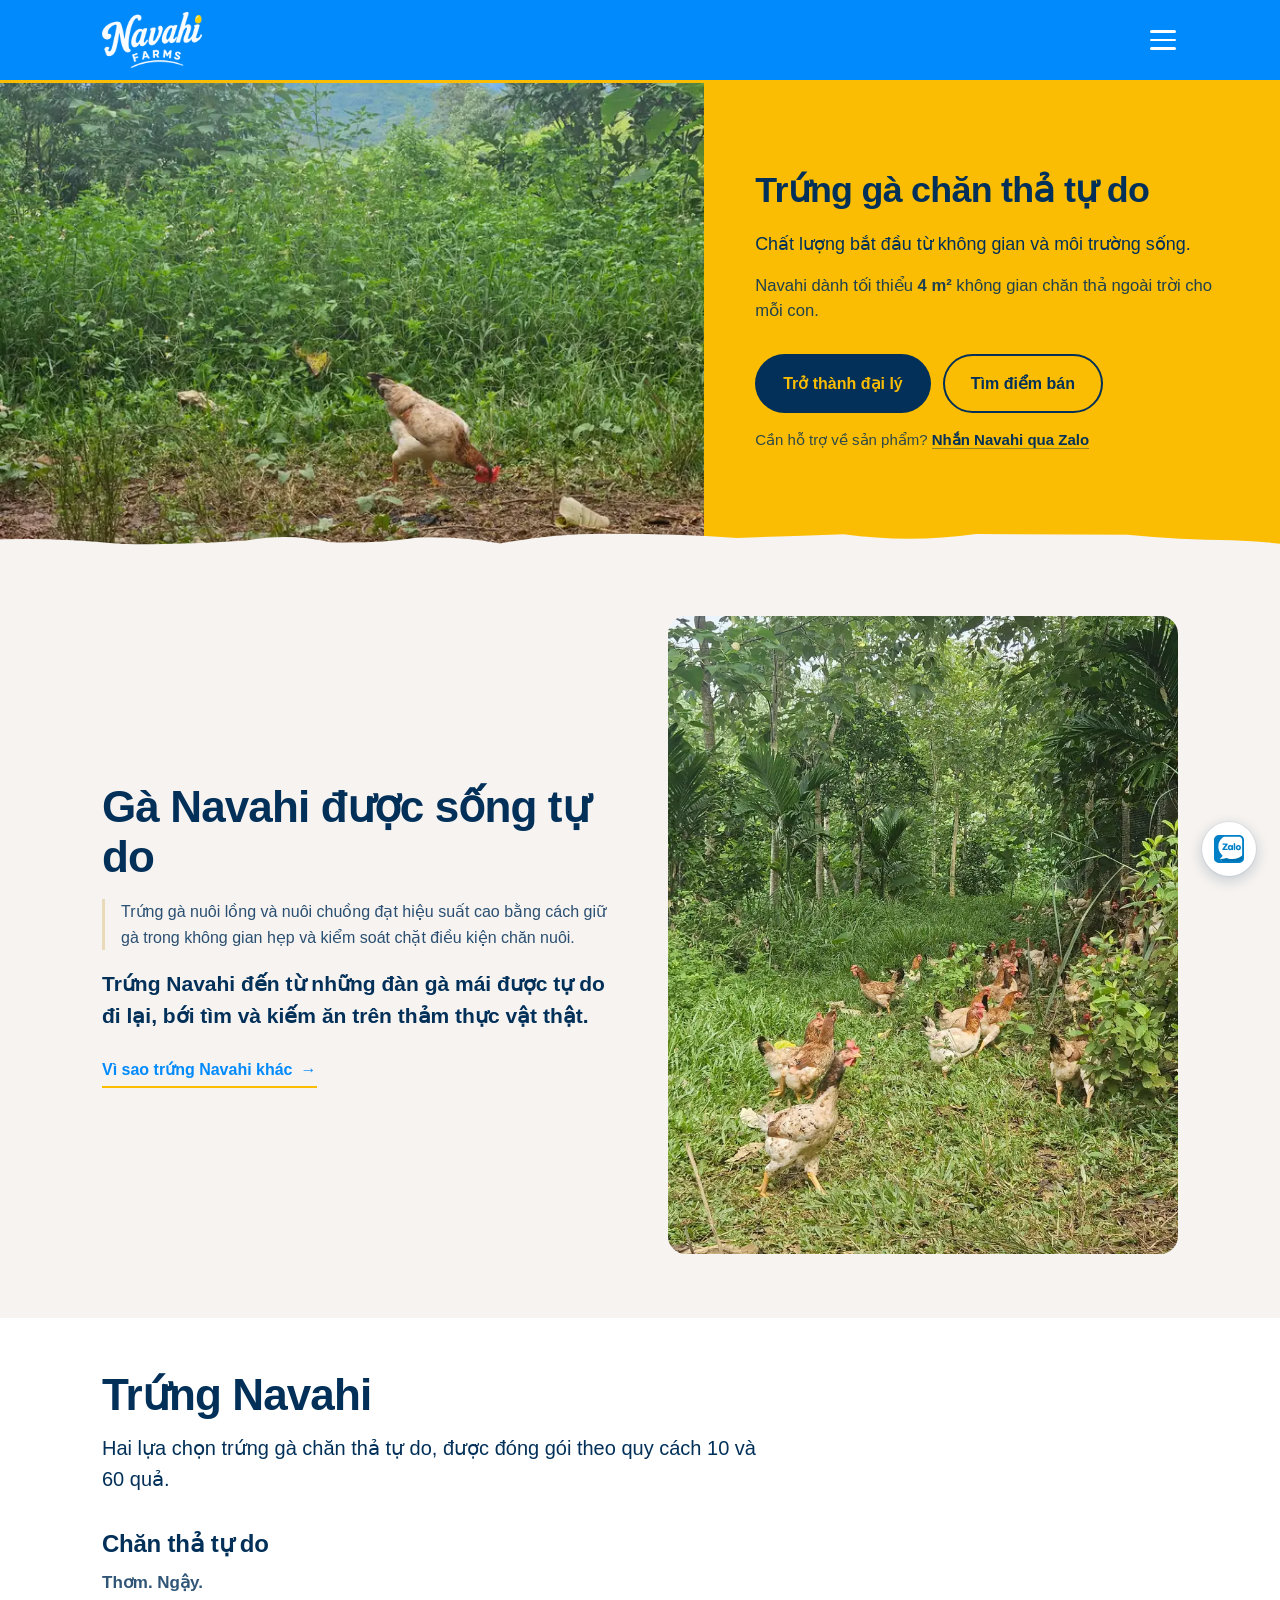
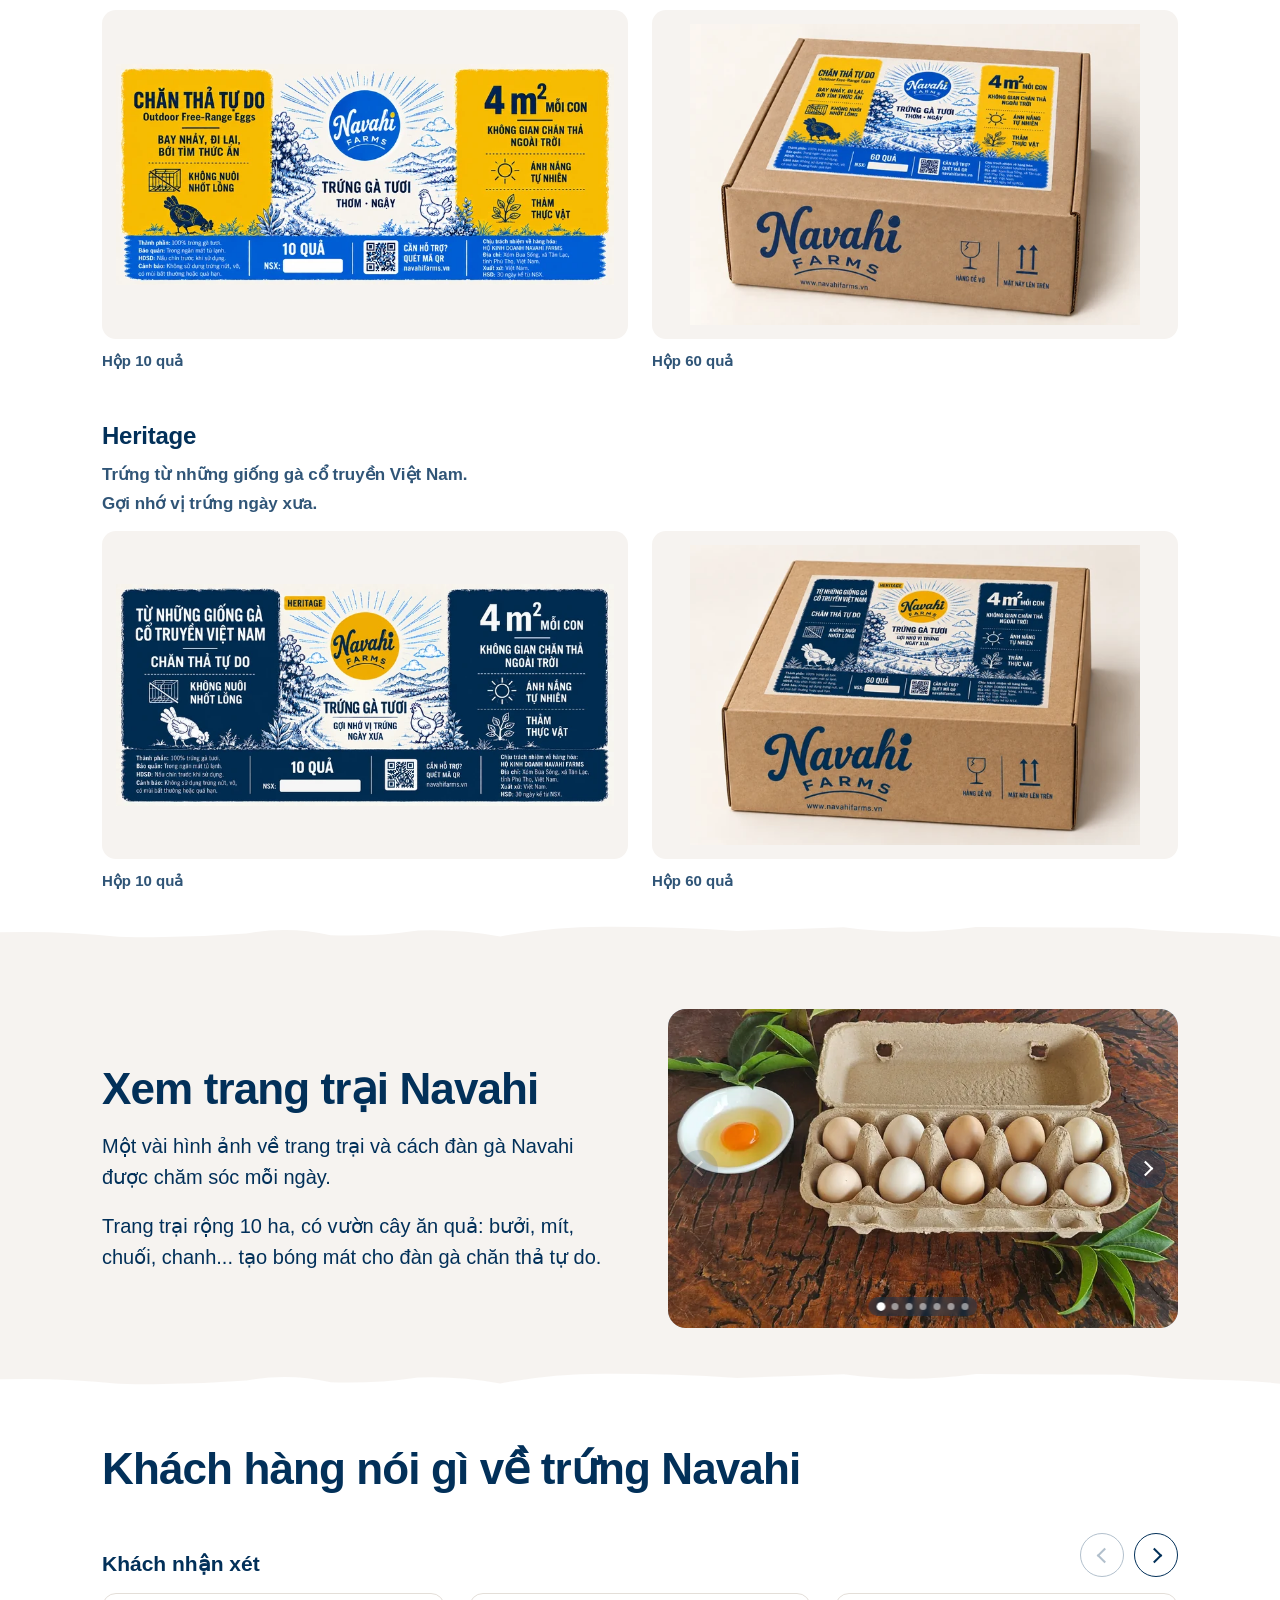
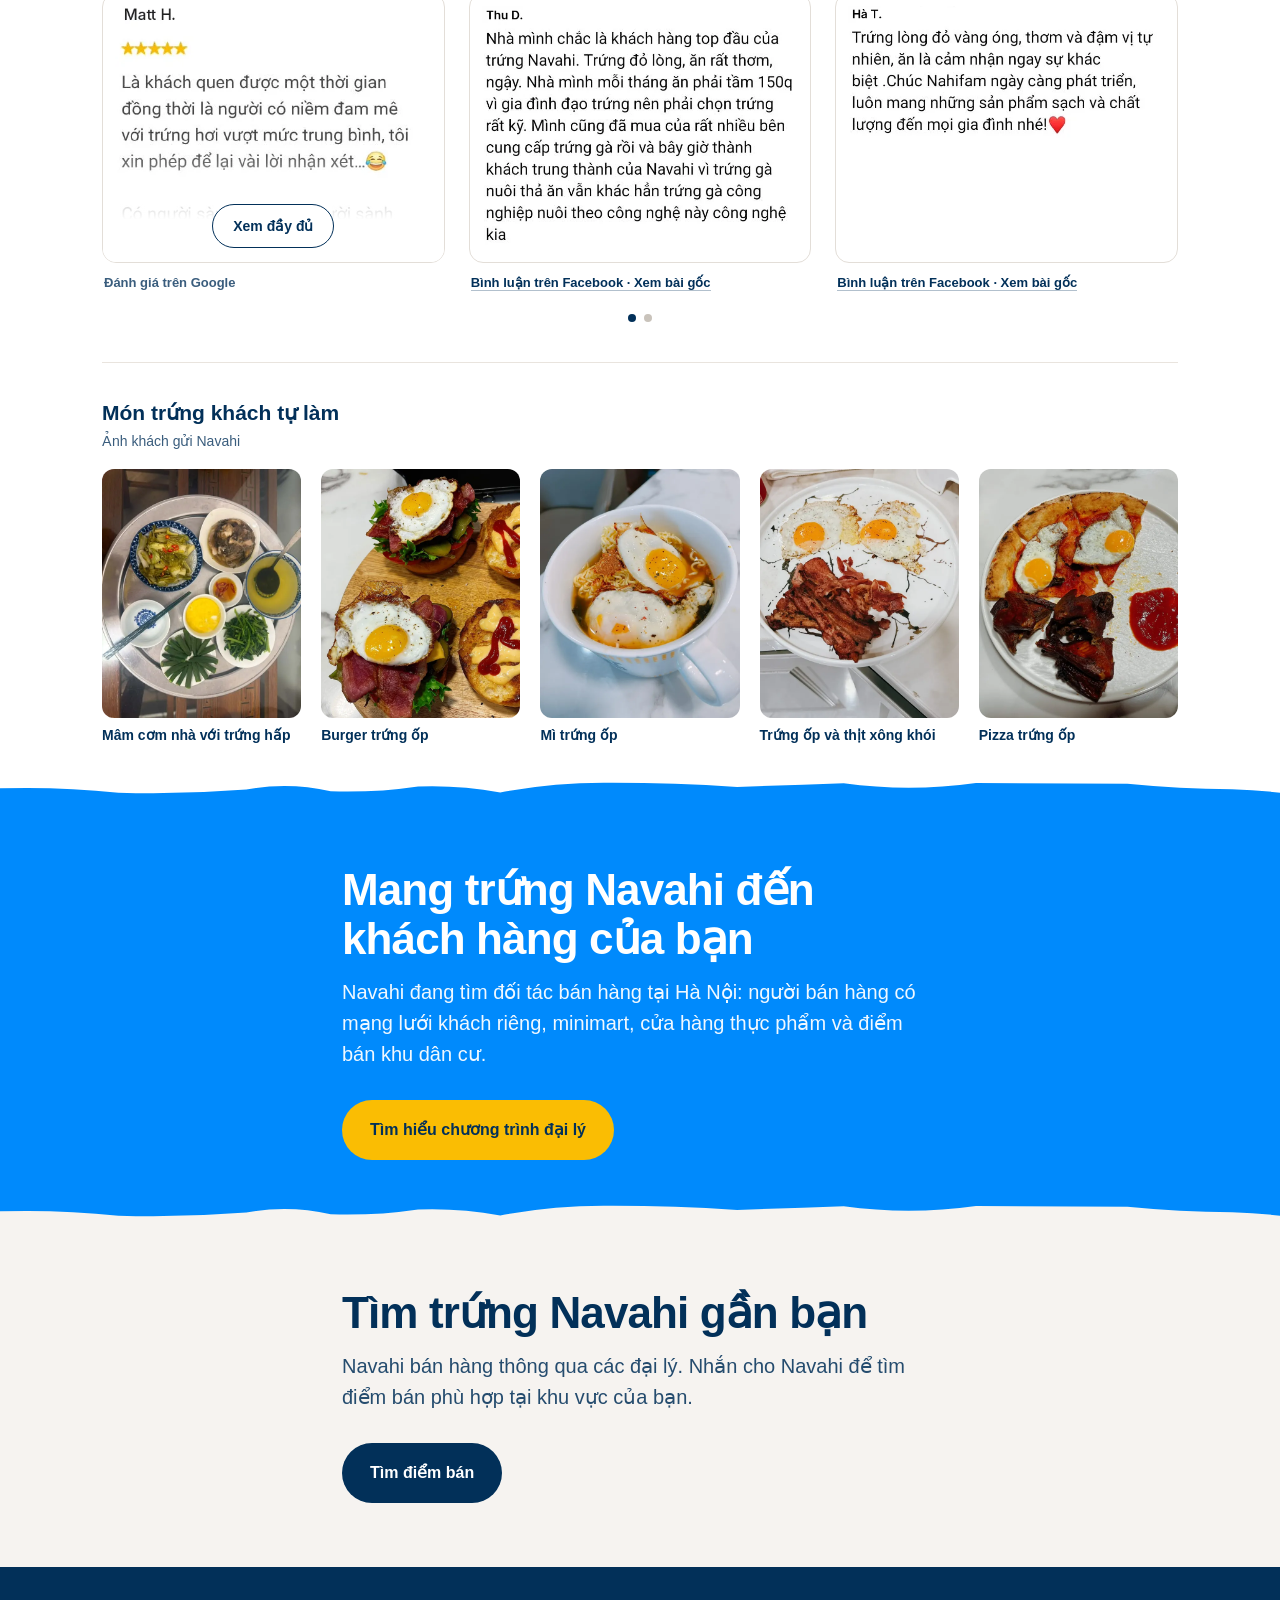
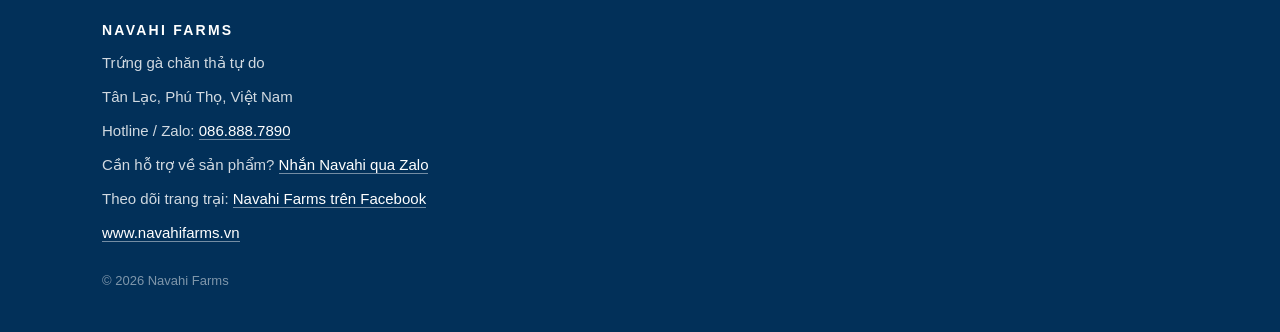
==== commit 1d2b1db5: "Add files via upload" ====
--- a/index.html
+++ b/index.html
@@ -236,7 +236,7 @@
           <li class="kh-card">
             <div class="kh-shot kh-shot--long">
               <img src="assets/kh-matt-hoang.webp" width="502" height="978" loading="lazy" decoding="async"
-                   alt="Matt Hoang, 5 sao: Là khách quen được một thời gian đồng thời là người có niềm đam mê với trứng hơi vượt mức trung bình, tôi xin phép để lại vài lời nhận xét... Có người sành rượu, có người sành cafe, còn tôi đứng trước chảo trứng vs thái độ nghiêm túc như master chép. Trứng luộc phải ngon, trứng ốp phải thơm, còn lòng đào thì phải vàng cam óng ánh, để phải muốn vét nốt miếng bánh mì cuối cùng. Viết vài dòng vì shop xứng đáng được nhiều người biết đến hơn. Khách như tôi ko giỏi nói lời hoa mỹ, chỉ giỏi lúc hết là mua. Mà với một người mê trứng, đó chính là lời khen có sức mạnh nhất! PS: Shop nhớ để phần cho em nha!">
+                   alt="Matt H., 5 sao: Là khách quen được một thời gian đồng thời là người có niềm đam mê với trứng hơi vượt mức trung bình, tôi xin phép để lại vài lời nhận xét... Có người sành rượu, có người sành cafe, còn tôi đứng trước chảo trứng vs thái độ nghiêm túc như master chép. Trứng luộc phải ngon, trứng ốp phải thơm, còn lòng đào thì phải vàng cam óng ánh, để phải muốn vét nốt miếng bánh mì cuối cùng. Viết vài dòng vì shop xứng đáng được nhiều người biết đến hơn. Khách như tôi ko giỏi nói lời hoa mỹ, chỉ giỏi lúc hết là mua. Mà với một người mê trứng, đó chính là lời khen có sức mạnh nhất! PS: Shop nhớ để phần cho em nha!">
               <div class="kh-fade"><button class="kh-more" type="button" data-full="assets/kh-matt-hoang.webp">Xem đầy đủ</button></div>
             </div>
             <p class="kh-src">Đánh giá trên Google</p>
@@ -244,35 +244,35 @@
           <li class="kh-card">
             <div class="kh-shot">
               <img src="assets/kh-thu-dieu.webp" width="616" height="467" loading="lazy" decoding="async"
-                   alt="Thu Dieu: Nhà mình chắc là khách hàng top đầu của trứng Navahi. Trứng đỏ lòng, ăn rất thơm, ngậy. Nhà mình mỗi tháng ăn phải tầm 150q vì gia đình đạo trứng nên phải chọn trứng rất kỹ. Mình cũng đã mua của rất nhiều bên cung cấp trứng gà rồi và bây giờ thành khách trung thành của Navahi vì trứng gà nuôi thả ăn vẫn khác hẳn trứng gà công nghiệp nuôi theo công nghệ này công nghệ kia">
+                   alt="Thu D.: Nhà mình chắc là khách hàng top đầu của trứng Navahi. Trứng đỏ lòng, ăn rất thơm, ngậy. Nhà mình mỗi tháng ăn phải tầm 150q vì gia đình đạo trứng nên phải chọn trứng rất kỹ. Mình cũng đã mua của rất nhiều bên cung cấp trứng gà rồi và bây giờ thành khách trung thành của Navahi vì trứng gà nuôi thả ăn vẫn khác hẳn trứng gà công nghiệp nuôi theo công nghệ này công nghệ kia">
             </div>
             <p class="kh-src"><a href="https://www.facebook.com/share/p/19RdDZZMya/" target="_blank" rel="noopener">Bình luận trên Facebook · Xem bài gốc</a></p>
           </li>
           <li class="kh-card">
             <div class="kh-shot">
               <img src="assets/kh-ha-tran.webp" width="616" height="257" loading="lazy" decoding="async"
-                   alt="Hà Trần: Trứng lòng đỏ vàng óng, thơm và đậm vị tự nhiên, ăn là cảm nhận ngay sự khác biệt. Chúc Nahifam ngày càng phát triển, luôn mang những sản phẩm sạch và chất lượng đến mọi gia đình nhé!">
+                   alt="Hà T.: Trứng lòng đỏ vàng óng, thơm và đậm vị tự nhiên, ăn là cảm nhận ngay sự khác biệt. Chúc Nahifam ngày càng phát triển, luôn mang những sản phẩm sạch và chất lượng đến mọi gia đình nhé!">
             </div>
             <p class="kh-src"><a href="https://www.facebook.com/share/p/19RdDZZMya/" target="_blank" rel="noopener">Bình luận trên Facebook · Xem bài gốc</a></p>
           </li>
           <li class="kh-card">
             <div class="kh-shot">
               <img src="assets/kh-linh-linh.webp" width="616" height="216" loading="lazy" decoding="async"
-                   alt="Linh Linh: Nhà mình ăn rồi, công nhận trứng thơm, béo, lòng đỏ đậm vị hơn hẳn. Ăn quen trứng ngon- xịn rồi giờ khó quay lại trứng thường lắm ạ">
+                   alt="Linh L.: Nhà mình ăn rồi, công nhận trứng thơm, béo, lòng đỏ đậm vị hơn hẳn. Ăn quen trứng ngon- xịn rồi giờ khó quay lại trứng thường lắm ạ">
             </div>
             <p class="kh-src"><a href="https://www.facebook.com/share/p/19RdDZZMya/" target="_blank" rel="noopener">Bình luận trên Facebook · Xem bài gốc</a></p>
           </li>
           <li class="kh-card">
             <div class="kh-shot">
               <img src="assets/kh-hoa-duong.webp" width="616" height="126" loading="lazy" decoding="async"
-                   alt="Hoa Duong: Trứng gà ăn rất thơm và ngon, rất chất lượng">
+                   alt="Hoa D.: Trứng gà ăn rất thơm và ngon, rất chất lượng">
             </div>
             <p class="kh-src"><a href="https://www.facebook.com/share/p/19RdDZZMya/" target="_blank" rel="noopener">Bình luận trên Facebook · Xem bài gốc</a></p>
           </li>
           <li class="kh-card">
             <div class="kh-shot">
               <img src="assets/kh-huy-doo.webp" width="616" height="178" loading="lazy" decoding="async"
-                   alt="Huy Doo: Lần đầu đặt trứng đc shop tặng thêm chuối, ko biết shop lãi được bao nhiêu nhưng khách thích ạ">
+                   alt="Huy D.: Lần đầu đặt trứng đc shop tặng thêm chuối, ko biết shop lãi được bao nhiêu nhưng khách thích ạ">
             </div>
             <p class="kh-src"><a href="https://www.facebook.com/share/p/19RdDZZMya/" target="_blank" rel="noopener">Bình luận trên Facebook · Xem bài gốc</a></p>
           </li>
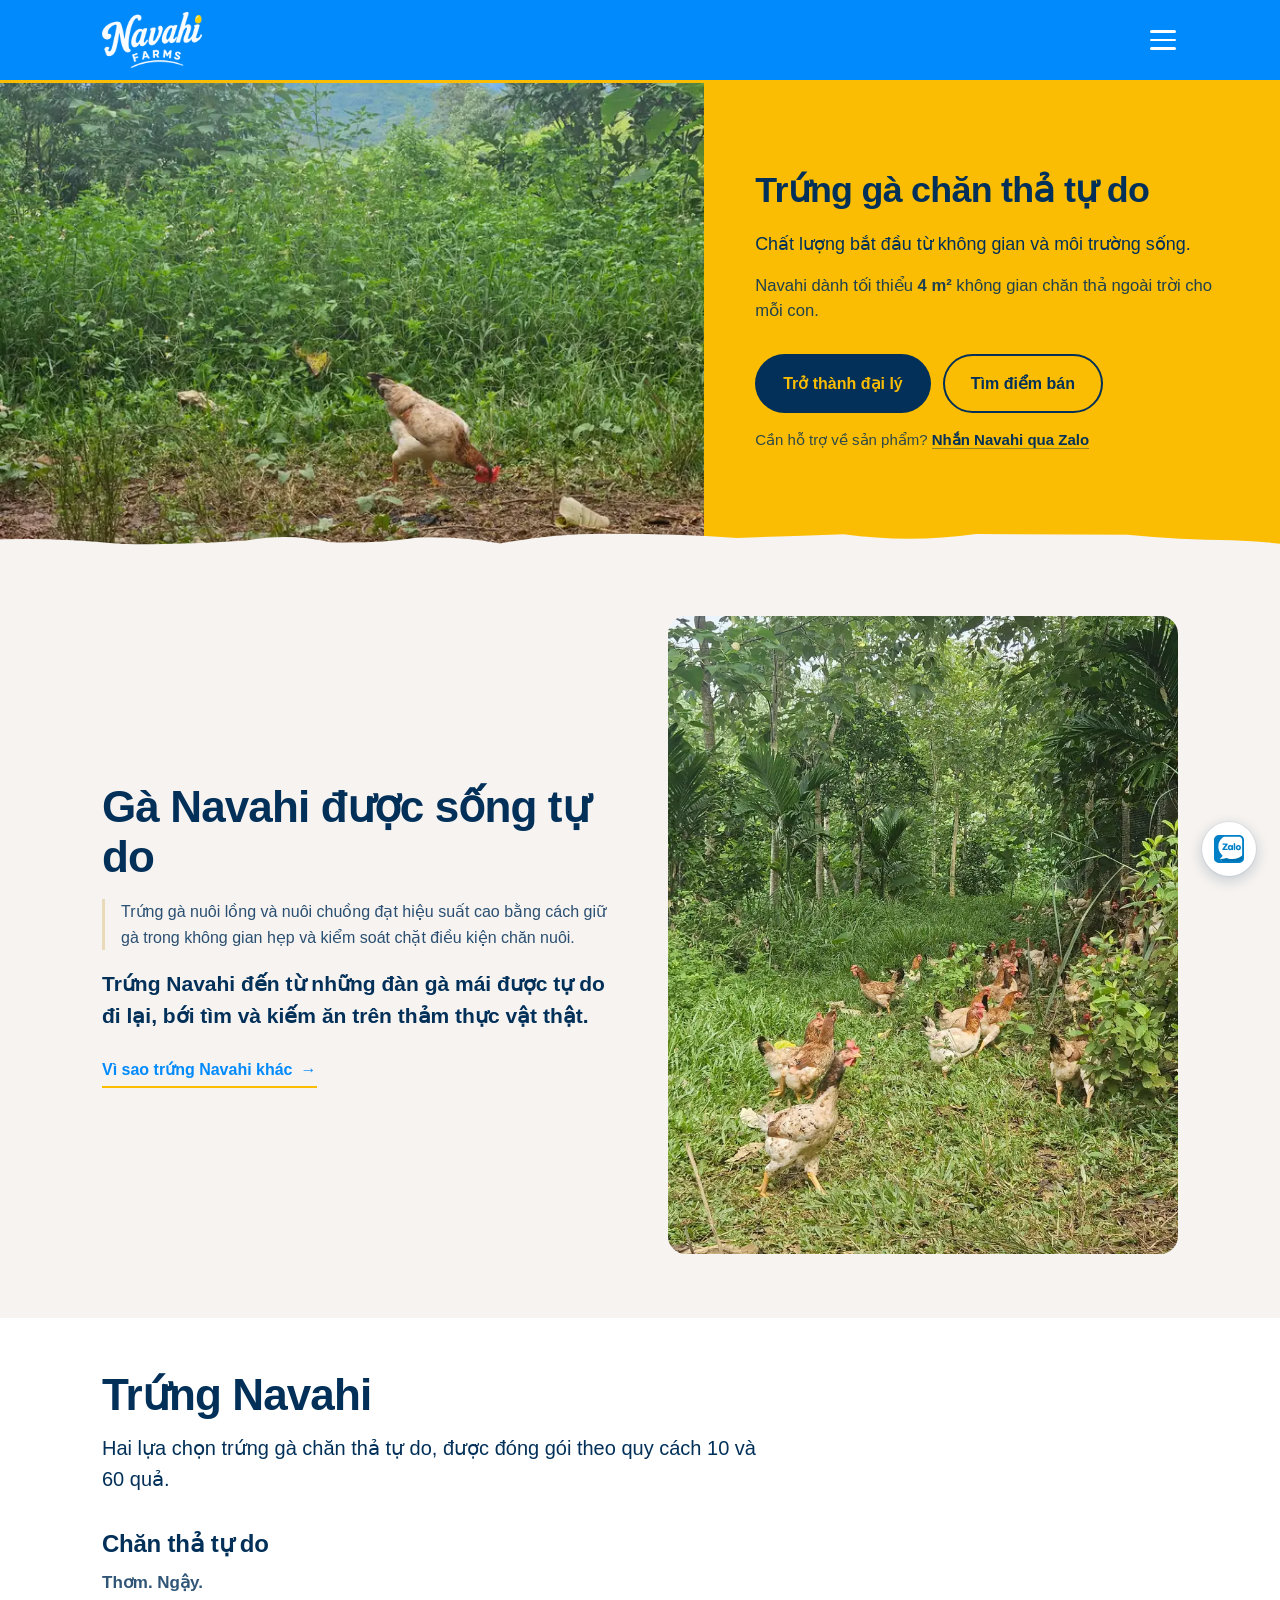
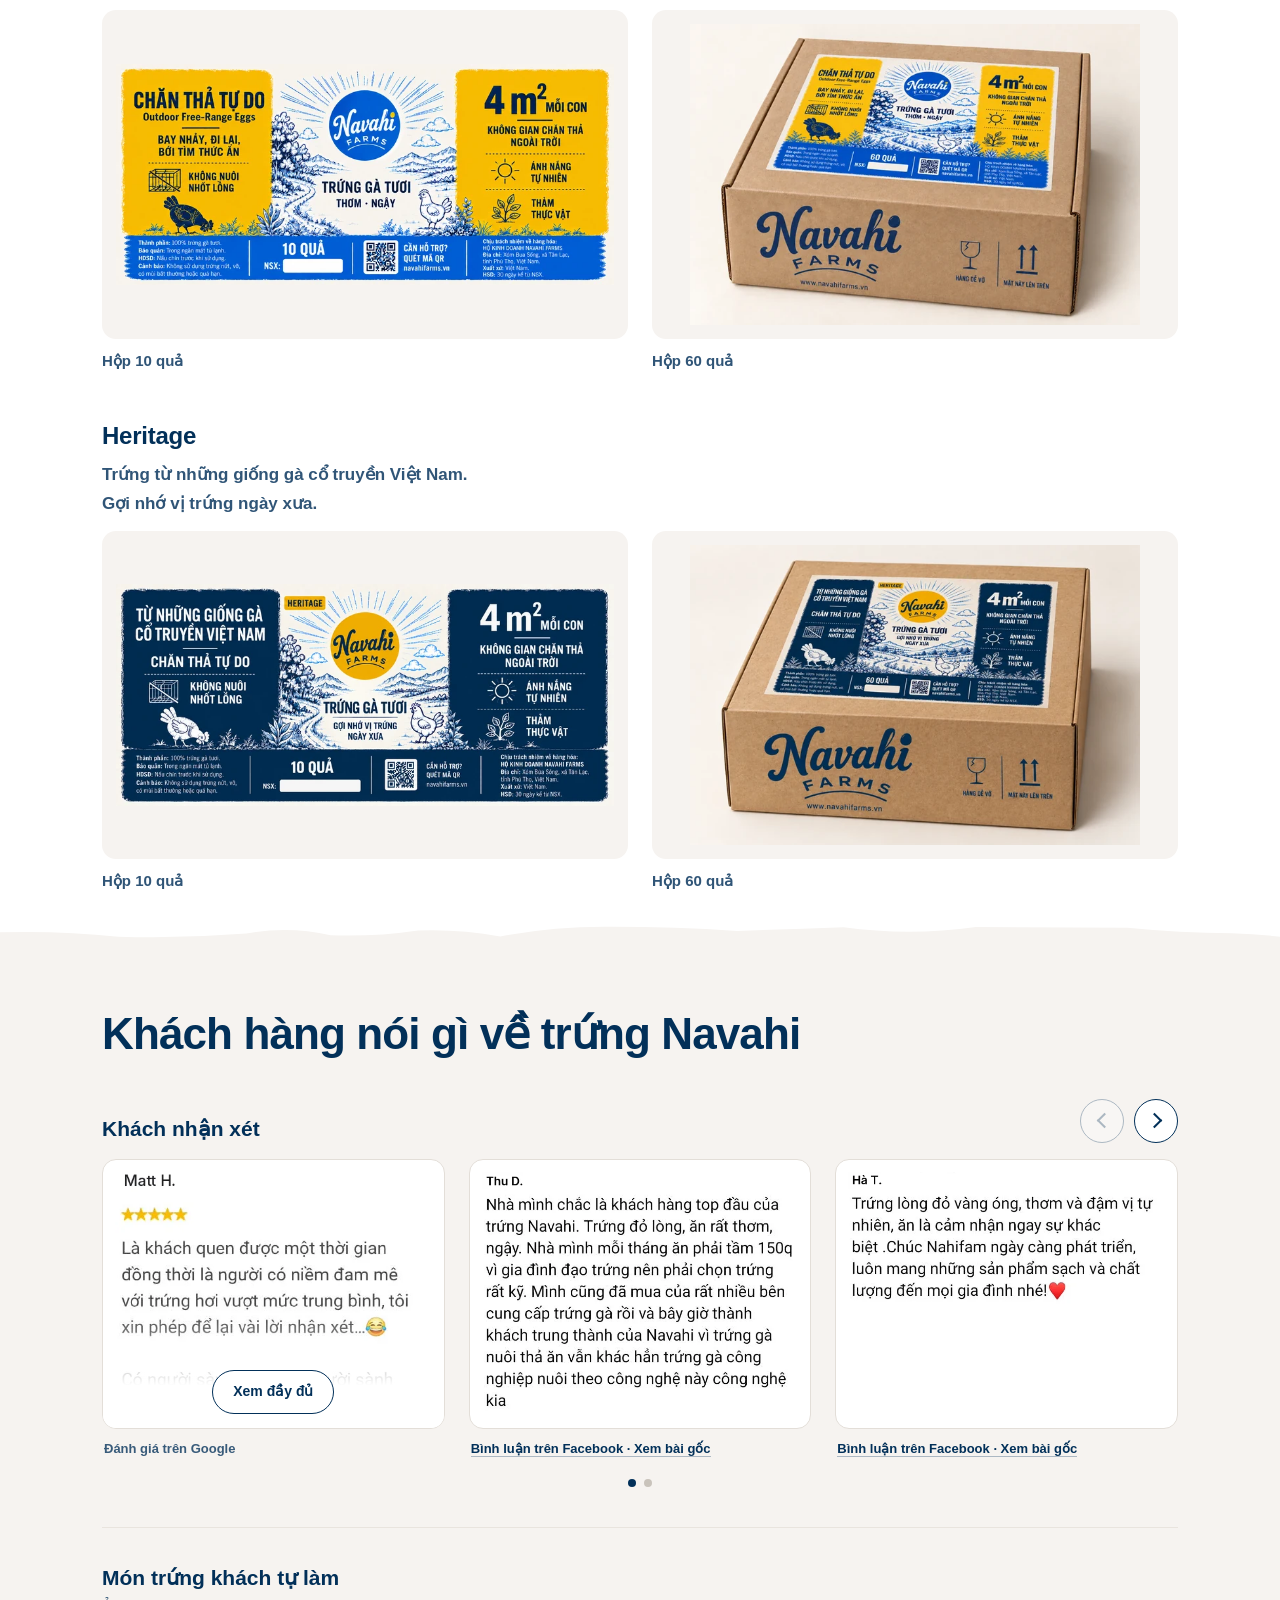
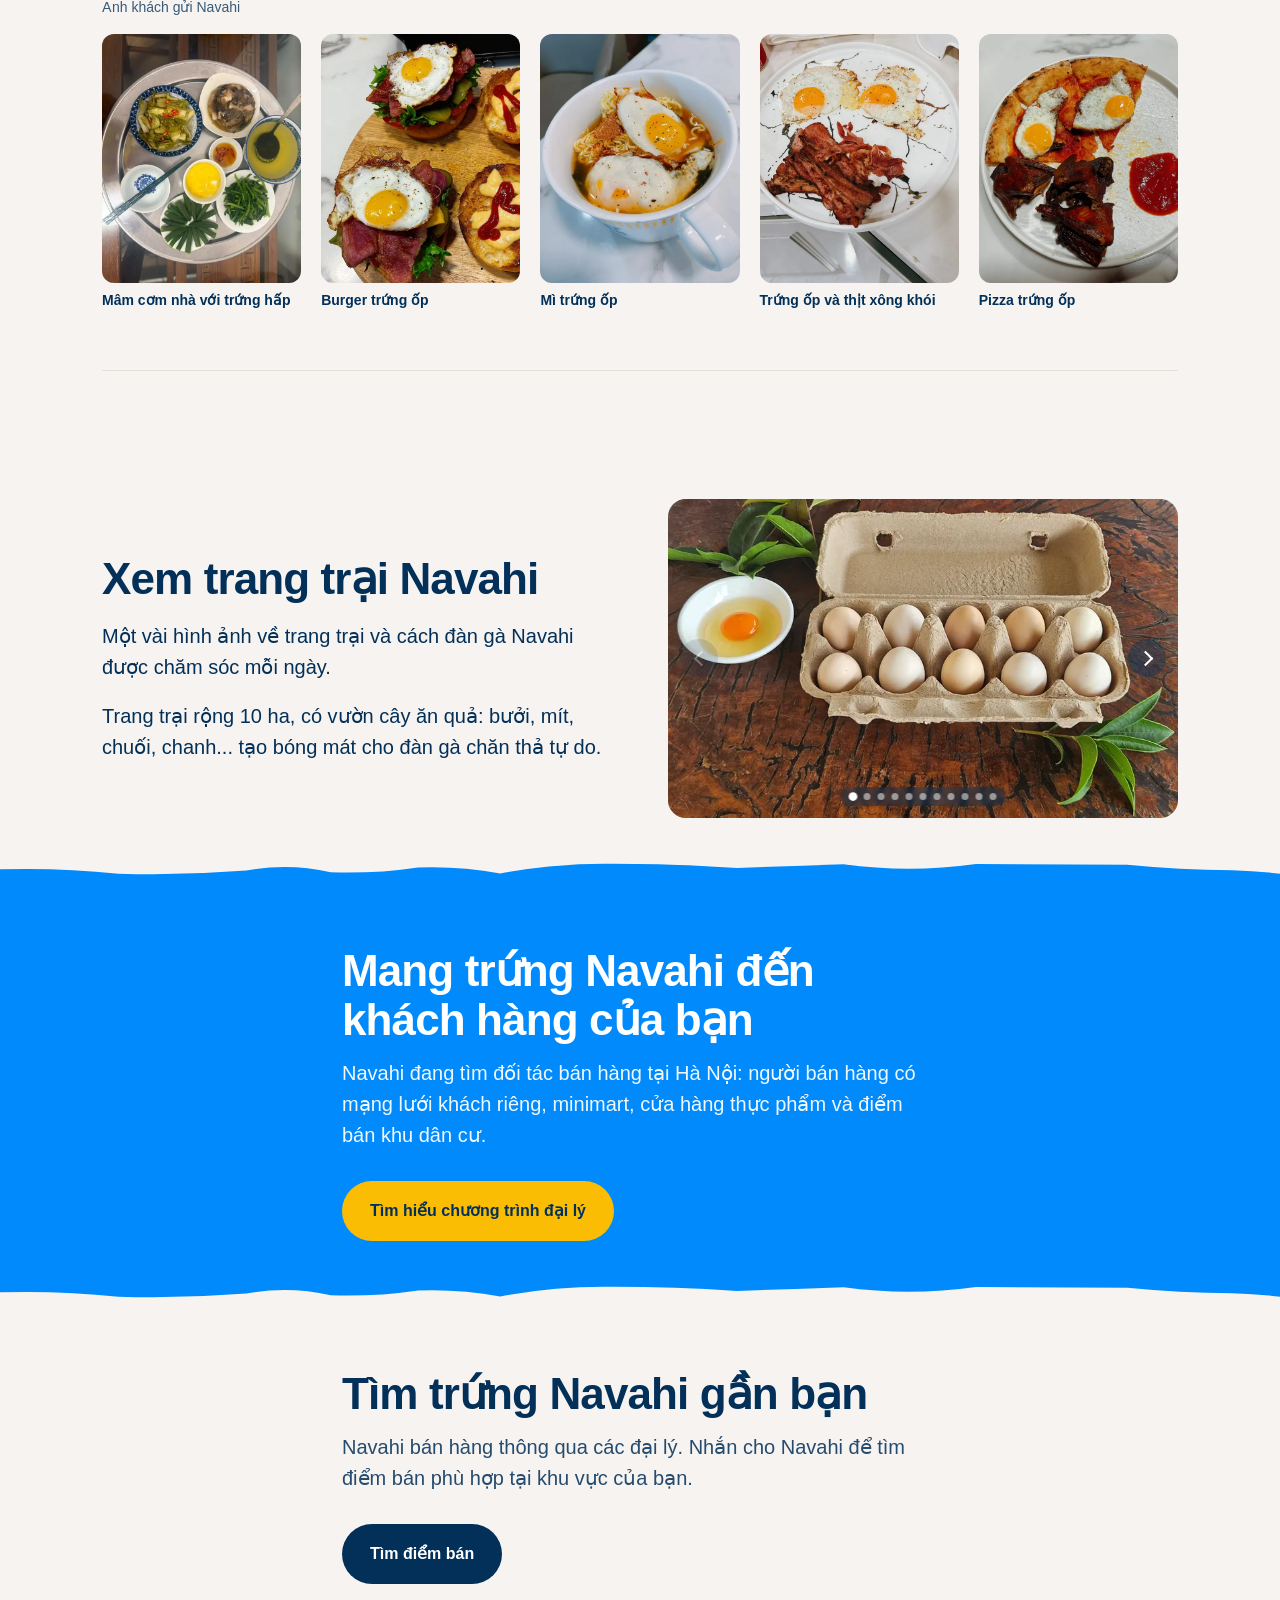
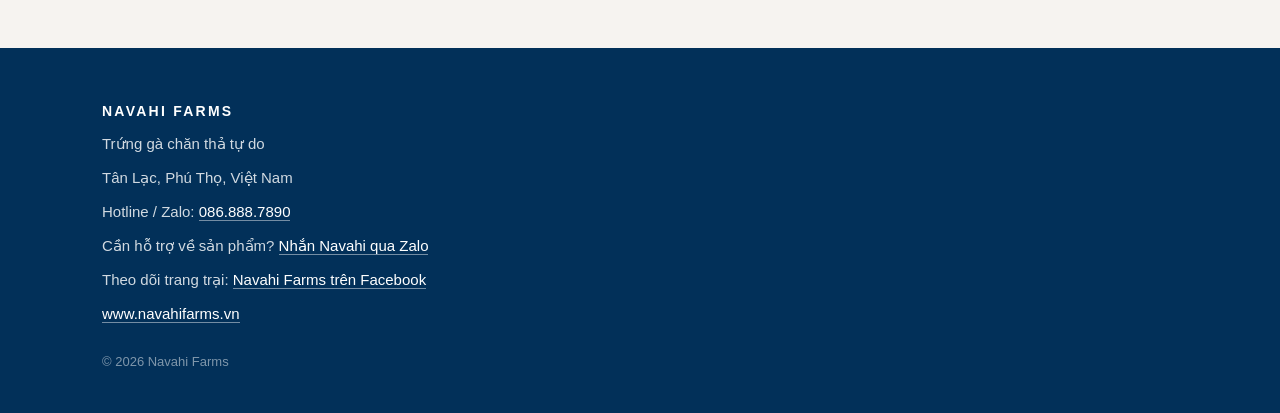
==== commit 0ba151fa: "Add files via upload" ====
--- a/index.html
+++ b/index.html
@@ -153,6 +153,112 @@
     </div>
   </section>
 
+  <!-- ============ 3b — KHÁCH HÀNG NÓI GÌ (PO duyệt 14/10/2026, đặt ngay sau sản phẩm) ============
+       Hai khối tách riêng: nhận xét có tên khách / ảnh món ăn không ghi tên.
+       Không ảnh món ăn nào được đặt cạnh tên một khách. Không autoplay. -->
+  <section class="sec edge edge--nga kh" id="khach-hang">
+    <div class="wrap">
+      <h2 class="rise">Khách hàng nói gì về trứng Navahi</h2>
+
+      <div class="kh-block reel" data-reel>
+        <div class="kh-head">
+          <h3 class="kh-h3">Khách nhận xét</h3>
+          <div class="reel-nav">
+            <button class="reel-btn reel-prev" type="button" aria-label="Nhận xét trước"></button>
+            <button class="reel-btn reel-next" type="button" aria-label="Nhận xét tiếp theo"></button>
+          </div>
+        </div>
+        <ul class="reel-track kh-cards">
+          <li class="kh-card">
+            <div class="kh-shot kh-shot--long">
+              <img src="assets/kh-matt-hoang.webp" width="502" height="978" loading="lazy" decoding="async"
+                   alt="Matt H., 5 sao: Là khách quen được một thời gian đồng thời là người có niềm đam mê với trứng hơi vượt mức trung bình, tôi xin phép để lại vài lời nhận xét... Có người sành rượu, có người sành cafe, còn tôi đứng trước chảo trứng vs thái độ nghiêm túc như master chép. Trứng luộc phải ngon, trứng ốp phải thơm, còn lòng đào thì phải vàng cam óng ánh, để phải muốn vét nốt miếng bánh mì cuối cùng. Viết vài dòng vì shop xứng đáng được nhiều người biết đến hơn. Khách như tôi ko giỏi nói lời hoa mỹ, chỉ giỏi lúc hết là mua. Mà với một người mê trứng, đó chính là lời khen có sức mạnh nhất! PS: Shop nhớ để phần cho em nha!">
+              <div class="kh-fade"><button class="kh-more" type="button" data-full="assets/kh-matt-hoang.webp">Xem đầy đủ</button></div>
+            </div>
+            <p class="kh-src">Đánh giá trên Google</p>
+          </li>
+          <li class="kh-card">
+            <div class="kh-shot">
+              <img src="assets/kh-thu-dieu.webp" width="616" height="467" loading="lazy" decoding="async"
+                   alt="Thu D.: Nhà mình chắc là khách hàng top đầu của trứng Navahi. Trứng đỏ lòng, ăn rất thơm, ngậy. Nhà mình mỗi tháng ăn phải tầm 150q vì gia đình đạo trứng nên phải chọn trứng rất kỹ. Mình cũng đã mua của rất nhiều bên cung cấp trứng gà rồi và bây giờ thành khách trung thành của Navahi vì trứng gà nuôi thả ăn vẫn khác hẳn trứng gà công nghiệp nuôi theo công nghệ này công nghệ kia">
+            </div>
+            <p class="kh-src"><a href="https://www.facebook.com/share/p/19RdDZZMya/" target="_blank" rel="noopener">Bình luận trên Facebook · Xem bài gốc</a></p>
+          </li>
+          <li class="kh-card">
+            <div class="kh-shot">
+              <img src="assets/kh-ha-tran.webp" width="616" height="257" loading="lazy" decoding="async"
+                   alt="Hà T.: Trứng lòng đỏ vàng óng, thơm và đậm vị tự nhiên, ăn là cảm nhận ngay sự khác biệt. Chúc Nahifam ngày càng phát triển, luôn mang những sản phẩm sạch và chất lượng đến mọi gia đình nhé!">
+            </div>
+            <p class="kh-src"><a href="https://www.facebook.com/share/p/19RdDZZMya/" target="_blank" rel="noopener">Bình luận trên Facebook · Xem bài gốc</a></p>
+          </li>
+          <li class="kh-card">
+            <div class="kh-shot">
+              <img src="assets/kh-linh-linh.webp" width="616" height="216" loading="lazy" decoding="async"
+                   alt="Linh L.: Nhà mình ăn rồi, công nhận trứng thơm, béo, lòng đỏ đậm vị hơn hẳn. Ăn quen trứng ngon- xịn rồi giờ khó quay lại trứng thường lắm ạ">
+            </div>
+            <p class="kh-src"><a href="https://www.facebook.com/share/p/19RdDZZMya/" target="_blank" rel="noopener">Bình luận trên Facebook · Xem bài gốc</a></p>
+          </li>
+          <li class="kh-card">
+            <div class="kh-shot">
+              <img src="assets/kh-hoa-duong.webp" width="616" height="126" loading="lazy" decoding="async"
+                   alt="Hoa D.: Trứng gà ăn rất thơm và ngon, rất chất lượng">
+            </div>
+            <p class="kh-src"><a href="https://www.facebook.com/share/p/19RdDZZMya/" target="_blank" rel="noopener">Bình luận trên Facebook · Xem bài gốc</a></p>
+          </li>
+          <li class="kh-card">
+            <div class="kh-shot">
+              <img src="assets/kh-huy-doo.webp" width="616" height="178" loading="lazy" decoding="async"
+                   alt="Huy D.: Lần đầu đặt trứng đc shop tặng thêm chuối, ko biết shop lãi được bao nhiêu nhưng khách thích ạ">
+            </div>
+            <p class="kh-src"><a href="https://www.facebook.com/share/p/19RdDZZMya/" target="_blank" rel="noopener">Bình luận trên Facebook · Xem bài gốc</a></p>
+          </li>
+        </ul>
+        <div class="reel-dots" aria-hidden="true"></div>
+      </div>
+
+      <div class="kh-block reel" data-reel>
+        <div class="kh-head">
+          <div>
+            <h3 class="kh-h3">Món trứng khách tự làm</h3>
+            <p class="kh-note">Ảnh khách gửi Navahi</p>
+          </div>
+          <div class="reel-nav">
+            <button class="reel-btn reel-prev" type="button" aria-label="Ảnh trước"></button>
+            <button class="reel-btn reel-next" type="button" aria-label="Ảnh tiếp theo"></button>
+          </div>
+        </div>
+        <ul class="reel-track kh-dishes">
+          <li><figure>
+            <img src="assets/mon-trung-mam-com.webp" width="640" height="800" loading="lazy" decoding="async" alt="Mâm cơm nhà với trứng hấp, ảnh khách gửi Navahi">
+            <figcaption>Mâm cơm nhà với trứng hấp</figcaption>
+          </figure></li>
+          <li><figure>
+            <img src="assets/mon-trung-burger.webp" width="640" height="800" loading="lazy" decoding="async" alt="Burger trứng ốp, ảnh khách gửi Navahi">
+            <figcaption>Burger trứng ốp</figcaption>
+          </figure></li>
+          <li><figure>
+            <img src="assets/mon-trung-mi.webp" width="640" height="800" loading="lazy" decoding="async" alt="Mì trứng ốp, ảnh khách gửi Navahi">
+            <figcaption>Mì trứng ốp</figcaption>
+          </figure></li>
+          <li><figure>
+            <img src="assets/mon-trung-op-thit.webp" width="640" height="800" loading="lazy" decoding="async" alt="Trứng ốp và thịt xông khói, ảnh khách gửi Navahi">
+            <figcaption>Trứng ốp và thịt xông khói</figcaption>
+          </figure></li>
+          <li><figure>
+            <img src="assets/mon-trung-pizza.webp" width="640" height="800" loading="lazy" decoding="async" alt="Pizza trứng ốp, ảnh khách gửi Navahi">
+            <figcaption>Pizza trứng ốp</figcaption>
+          </figure></li>
+        </ul>
+        <div class="reel-dots" aria-hidden="true"></div>
+      </div>
+    </div>
+
+    <dialog class="kh-dialog" id="kh-dialog" aria-label="Nhận xét đầy đủ">
+      <button class="kh-close" type="button" aria-label="Đóng"></button>
+      <img src="" alt="" id="kh-dialog-img">
+    </dialog>
+  </section>
+
   <!-- ============ 4 — TẠI TRANG TRẠI ============ -->
   <section class="sec edge edge--nga" id="trang-trai">
     <div class="wrap grid">
@@ -178,6 +284,12 @@
                sizes="(min-width:860px) 45vw, 100vw"
                alt="Hai con gà Navahi đi kiếm ăn ở bìa khu chăn thả, nhìn ra đồi núi phía xa"
                width="1100" height="825" loading="lazy" decoding="async">
+          <img src="assets/ga-duoi-tan-cay.webp"
+               srcset="assets/ga-duoi-tan-cay-760.webp 760w, assets/ga-duoi-tan-cay.webp 1100w"
+               sizes="(min-width:860px) 45vw, 100vw"
+               alt="Đàn gà mái Navahi đi lại, bới tìm và kiếm ăn dưới tán cây rậm trong khu chăn thả"
+               width="1100" height="825" loading="lazy" decoding="async"
+               style="object-position:center 80%">
           <img src="assets/vuon-mit.webp"
                srcset="assets/vuon-mit-760.webp 570w, assets/vuon-mit.webp 825w"
                sizes="(min-width:860px) 45vw, 100vw"
@@ -190,6 +302,24 @@
                alt="Mấy con gà trống Navahi đậu trên cành cây bưởi trong vườn, phía dưới là nền đất và đá"
                width="825" height="1100" loading="lazy" decoding="async"
                style="object-position:center 64%">
+          <img src="assets/ga-can-canh.webp"
+               srcset="assets/ga-can-canh-760.webp 570w, assets/ga-can-canh.webp 825w"
+               sizes="(min-width:860px) 45vw, 100vw"
+               alt="Cận cảnh một con gà Navahi lông trắng đứng trên khúc gỗ dưới tán lá"
+               width="825" height="1100" loading="lazy" decoding="async"
+               style="object-position:center 34%">
+          <img src="assets/xay-tron-thuc-an.webp"
+               srcset="assets/xay-tron-thuc-an-760.webp 570w, assets/xay-tron-thuc-an.webp 825w"
+               sizes="(min-width:860px) 45vw, 100vw"
+               alt="Xay và trộn thức ăn cho đàn gà dưới mái che tại trang trại Navahi"
+               width="825" height="1100" loading="lazy" decoding="async"
+               style="object-position:center 80%">
+          <img src="assets/go-dong-chuong.webp"
+               srcset="assets/go-dong-chuong-760.webp 570w, assets/go-dong-chuong.webp 825w"
+               sizes="(min-width:860px) 45vw, 100vw"
+               alt="Xếp gỗ lên xe để đóng chuồng cho đàn gà tại trang trại Navahi"
+               width="825" height="923" loading="lazy" decoding="async"
+               style="object-position:center 0%">
           <img src="assets/dong-goi.webp"
                srcset="assets/dong-goi-760.webp 760w, assets/dong-goi.webp 1300w"
                sizes="(min-width:860px) 45vw, 100vw"
@@ -208,119 +338,17 @@
           <button type="button" class="on" aria-label="Ảnh 1: hộp 10 quả trứng Navahi và lòng đỏ đập ra bát"></button>
           <button type="button" aria-label="Ảnh 2: đàn gà dưới tán cây, nhìn ra thung lũng"></button>
           <button type="button" aria-label="Ảnh 3: gà kiếm ăn ở bìa khu chăn thả"></button>
-          <button type="button" aria-label="Ảnh 4: đàn gà trong vườn mít"></button>
-          <button type="button" aria-label="Ảnh 5: gà đậu trên cành cây bưởi"></button>
-          <button type="button" aria-label="Ảnh 6: khay trứng vừa thu nhặt"></button>
-          <button type="button" aria-label="Ảnh 7: toàn cảnh trang trại"></button>
-        </div>
-      </div>
-    </div>
-  </section>
-
-  <!-- ============ 4b — KHÁCH HÀNG NÓI GÌ (PO duyệt 14/10/2026) ============
-       Hai khối tách riêng: nhận xét có tên khách / ảnh món ăn không ghi tên.
-       Không ảnh món ăn nào được đặt cạnh tên một khách. Không autoplay. -->
-  <section class="sec band edge edge--trang kh" id="khach-hang">
-    <div class="wrap">
-      <h2 class="rise">Khách hàng nói gì về trứng Navahi</h2>
-
-      <div class="kh-block reel" data-reel>
-        <div class="kh-head">
-          <h3 class="kh-h3">Khách nhận xét</h3>
-          <div class="reel-nav">
-            <button class="reel-btn reel-prev" type="button" aria-label="Nhận xét trước"></button>
-            <button class="reel-btn reel-next" type="button" aria-label="Nhận xét tiếp theo"></button>
-          </div>
-        </div>
-        <ul class="reel-track kh-cards">
-          <li class="kh-card">
-            <div class="kh-shot kh-shot--long">
-              <img src="assets/kh-matt-hoang.webp" width="502" height="978" loading="lazy" decoding="async"
-                   alt="Matt H., 5 sao: Là khách quen được một thời gian đồng thời là người có niềm đam mê với trứng hơi vượt mức trung bình, tôi xin phép để lại vài lời nhận xét... Có người sành rượu, có người sành cafe, còn tôi đứng trước chảo trứng vs thái độ nghiêm túc như master chép. Trứng luộc phải ngon, trứng ốp phải thơm, còn lòng đào thì phải vàng cam óng ánh, để phải muốn vét nốt miếng bánh mì cuối cùng. Viết vài dòng vì shop xứng đáng được nhiều người biết đến hơn. Khách như tôi ko giỏi nói lời hoa mỹ, chỉ giỏi lúc hết là mua. Mà với một người mê trứng, đó chính là lời khen có sức mạnh nhất! PS: Shop nhớ để phần cho em nha!">
-              <div class="kh-fade"><button class="kh-more" type="button" data-full="assets/kh-matt-hoang.webp">Xem đầy đủ</button></div>
-            </div>
-            <p class="kh-src">Đánh giá trên Google</p>
-          </li>
-          <li class="kh-card">
-            <div class="kh-shot">
-              <img src="assets/kh-thu-dieu.webp" width="616" height="467" loading="lazy" decoding="async"
-                   alt="Thu D.: Nhà mình chắc là khách hàng top đầu của trứng Navahi. Trứng đỏ lòng, ăn rất thơm, ngậy. Nhà mình mỗi tháng ăn phải tầm 150q vì gia đình đạo trứng nên phải chọn trứng rất kỹ. Mình cũng đã mua của rất nhiều bên cung cấp trứng gà rồi và bây giờ thành khách trung thành của Navahi vì trứng gà nuôi thả ăn vẫn khác hẳn trứng gà công nghiệp nuôi theo công nghệ này công nghệ kia">
-            </div>
-            <p class="kh-src"><a href="https://www.facebook.com/share/p/19RdDZZMya/" target="_blank" rel="noopener">Bình luận trên Facebook · Xem bài gốc</a></p>
-          </li>
-          <li class="kh-card">
-            <div class="kh-shot">
-              <img src="assets/kh-ha-tran.webp" width="616" height="257" loading="lazy" decoding="async"
-                   alt="Hà T.: Trứng lòng đỏ vàng óng, thơm và đậm vị tự nhiên, ăn là cảm nhận ngay sự khác biệt. Chúc Nahifam ngày càng phát triển, luôn mang những sản phẩm sạch và chất lượng đến mọi gia đình nhé!">
-            </div>
-            <p class="kh-src"><a href="https://www.facebook.com/share/p/19RdDZZMya/" target="_blank" rel="noopener">Bình luận trên Facebook · Xem bài gốc</a></p>
-          </li>
-          <li class="kh-card">
-            <div class="kh-shot">
-              <img src="assets/kh-linh-linh.webp" width="616" height="216" loading="lazy" decoding="async"
-                   alt="Linh L.: Nhà mình ăn rồi, công nhận trứng thơm, béo, lòng đỏ đậm vị hơn hẳn. Ăn quen trứng ngon- xịn rồi giờ khó quay lại trứng thường lắm ạ">
-            </div>
-            <p class="kh-src"><a href="https://www.facebook.com/share/p/19RdDZZMya/" target="_blank" rel="noopener">Bình luận trên Facebook · Xem bài gốc</a></p>
-          </li>
-          <li class="kh-card">
-            <div class="kh-shot">
-              <img src="assets/kh-hoa-duong.webp" width="616" height="126" loading="lazy" decoding="async"
-                   alt="Hoa D.: Trứng gà ăn rất thơm và ngon, rất chất lượng">
-            </div>
-            <p class="kh-src"><a href="https://www.facebook.com/share/p/19RdDZZMya/" target="_blank" rel="noopener">Bình luận trên Facebook · Xem bài gốc</a></p>
-          </li>
-          <li class="kh-card">
-            <div class="kh-shot">
-              <img src="assets/kh-huy-doo.webp" width="616" height="178" loading="lazy" decoding="async"
-                   alt="Huy D.: Lần đầu đặt trứng đc shop tặng thêm chuối, ko biết shop lãi được bao nhiêu nhưng khách thích ạ">
-            </div>
-            <p class="kh-src"><a href="https://www.facebook.com/share/p/19RdDZZMya/" target="_blank" rel="noopener">Bình luận trên Facebook · Xem bài gốc</a></p>
-          </li>
-        </ul>
-        <div class="reel-dots" aria-hidden="true"></div>
-      </div>
-
-      <div class="kh-block reel" data-reel>
-        <div class="kh-head">
-          <div>
-            <h3 class="kh-h3">Món trứng khách tự làm</h3>
-            <p class="kh-note">Ảnh khách gửi Navahi</p>
-          </div>
-          <div class="reel-nav">
-            <button class="reel-btn reel-prev" type="button" aria-label="Ảnh trước"></button>
-            <button class="reel-btn reel-next" type="button" aria-label="Ảnh tiếp theo"></button>
-          </div>
-        </div>
-        <ul class="reel-track kh-dishes">
-          <li><figure>
-            <img src="assets/mon-trung-mam-com.webp" width="640" height="800" loading="lazy" decoding="async" alt="Mâm cơm nhà với trứng hấp, ảnh khách gửi Navahi">
-            <figcaption>Mâm cơm nhà với trứng hấp</figcaption>
-          </figure></li>
-          <li><figure>
-            <img src="assets/mon-trung-burger.webp" width="640" height="800" loading="lazy" decoding="async" alt="Burger trứng ốp, ảnh khách gửi Navahi">
-            <figcaption>Burger trứng ốp</figcaption>
-          </figure></li>
-          <li><figure>
-            <img src="assets/mon-trung-mi.webp" width="640" height="800" loading="lazy" decoding="async" alt="Mì trứng ốp, ảnh khách gửi Navahi">
-            <figcaption>Mì trứng ốp</figcaption>
-          </figure></li>
-          <li><figure>
-            <img src="assets/mon-trung-op-thit.webp" width="640" height="800" loading="lazy" decoding="async" alt="Trứng ốp và thịt xông khói, ảnh khách gửi Navahi">
-            <figcaption>Trứng ốp và thịt xông khói</figcaption>
-          </figure></li>
-          <li><figure>
-            <img src="assets/mon-trung-pizza.webp" width="640" height="800" loading="lazy" decoding="async" alt="Pizza trứng ốp, ảnh khách gửi Navahi">
-            <figcaption>Pizza trứng ốp</figcaption>
-          </figure></li>
-        </ul>
-        <div class="reel-dots" aria-hidden="true"></div>
-      </div>
-    </div>
-
-    <dialog class="kh-dialog" id="kh-dialog" aria-label="Nhận xét đầy đủ">
-      <button class="kh-close" type="button" aria-label="Đóng"></button>
-      <img src="" alt="" id="kh-dialog-img">
-    </dialog>
+          <button type="button" aria-label="Ảnh 4: đàn gà kiếm ăn dưới tán cây rậm"></button>
+          <button type="button" aria-label="Ảnh 5: đàn gà trong vườn mít"></button>
+          <button type="button" aria-label="Ảnh 6: gà đậu trên cành cây bưởi"></button>
+          <button type="button" aria-label="Ảnh 7: cận cảnh một con gà trên khúc gỗ"></button>
+          <button type="button" aria-label="Ảnh 8: xay trộn thức ăn cho đàn gà"></button>
+          <button type="button" aria-label="Ảnh 9: xếp gỗ để đóng chuồng"></button>
+          <button type="button" aria-label="Ảnh 10: khay trứng vừa thu nhặt"></button>
+          <button type="button" aria-label="Ảnh 11: toàn cảnh trang trại"></button>
+        </div>
+      </div>
+    </div>
   </section>
 
   <!-- ============ 5 — ĐẠI LÝ (CONVERSION CHÍNH) ============ -->
--- a/navahi.css
+++ b/navahi.css
@@ -730,3 +730,6 @@
 }
 .kh-close::before{transform:translate(-50%,-50%) rotate(45deg);}
 .kh-close::after{transform:translate(-50%,-50%) rotate(-45deg);}
+/* Section khách hàng nằm trên nền trắng ngà, liền ngay trên phần trang trại cũng
+   nền trắng ngà: một đường mảnh cuối section để hai phần không dính vào nhau. */
+.kh .wrap::after{content:"";display:block;height:1px;background:#E3DED8;margin-top:56px;}
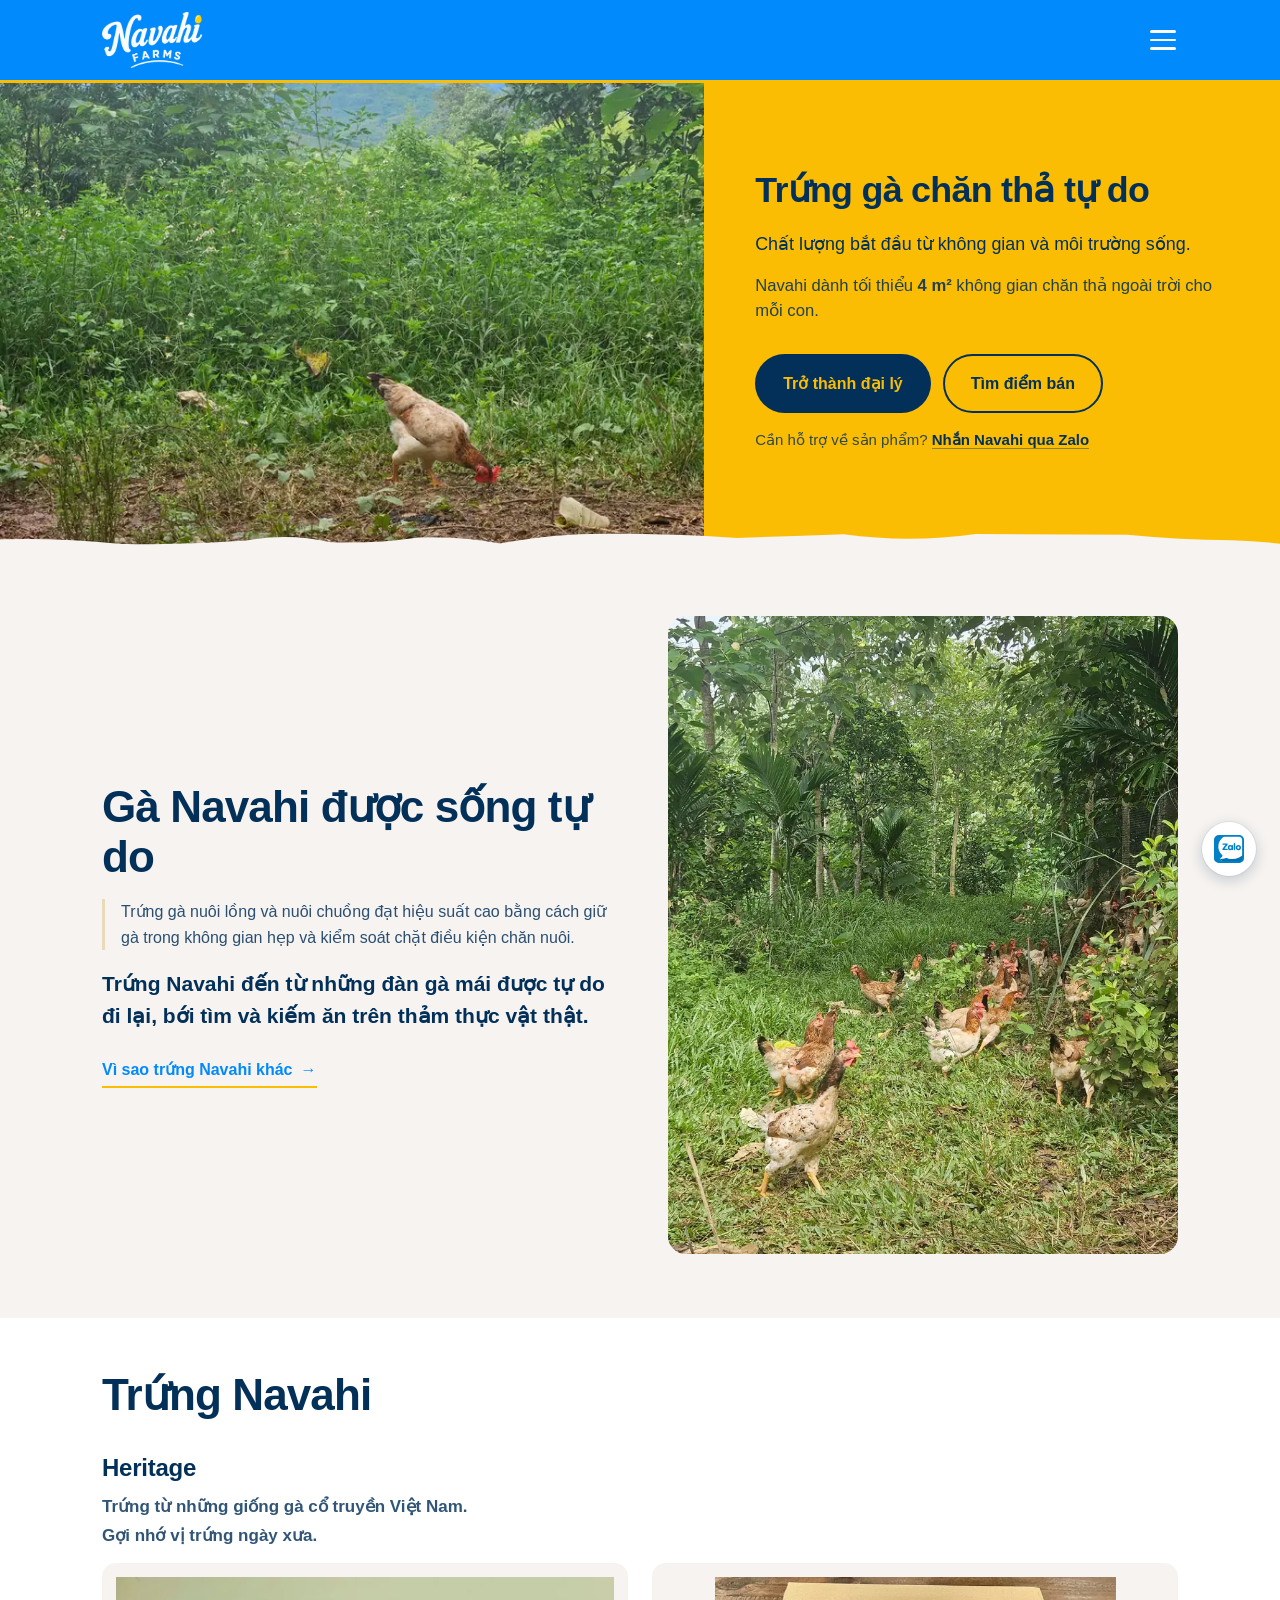
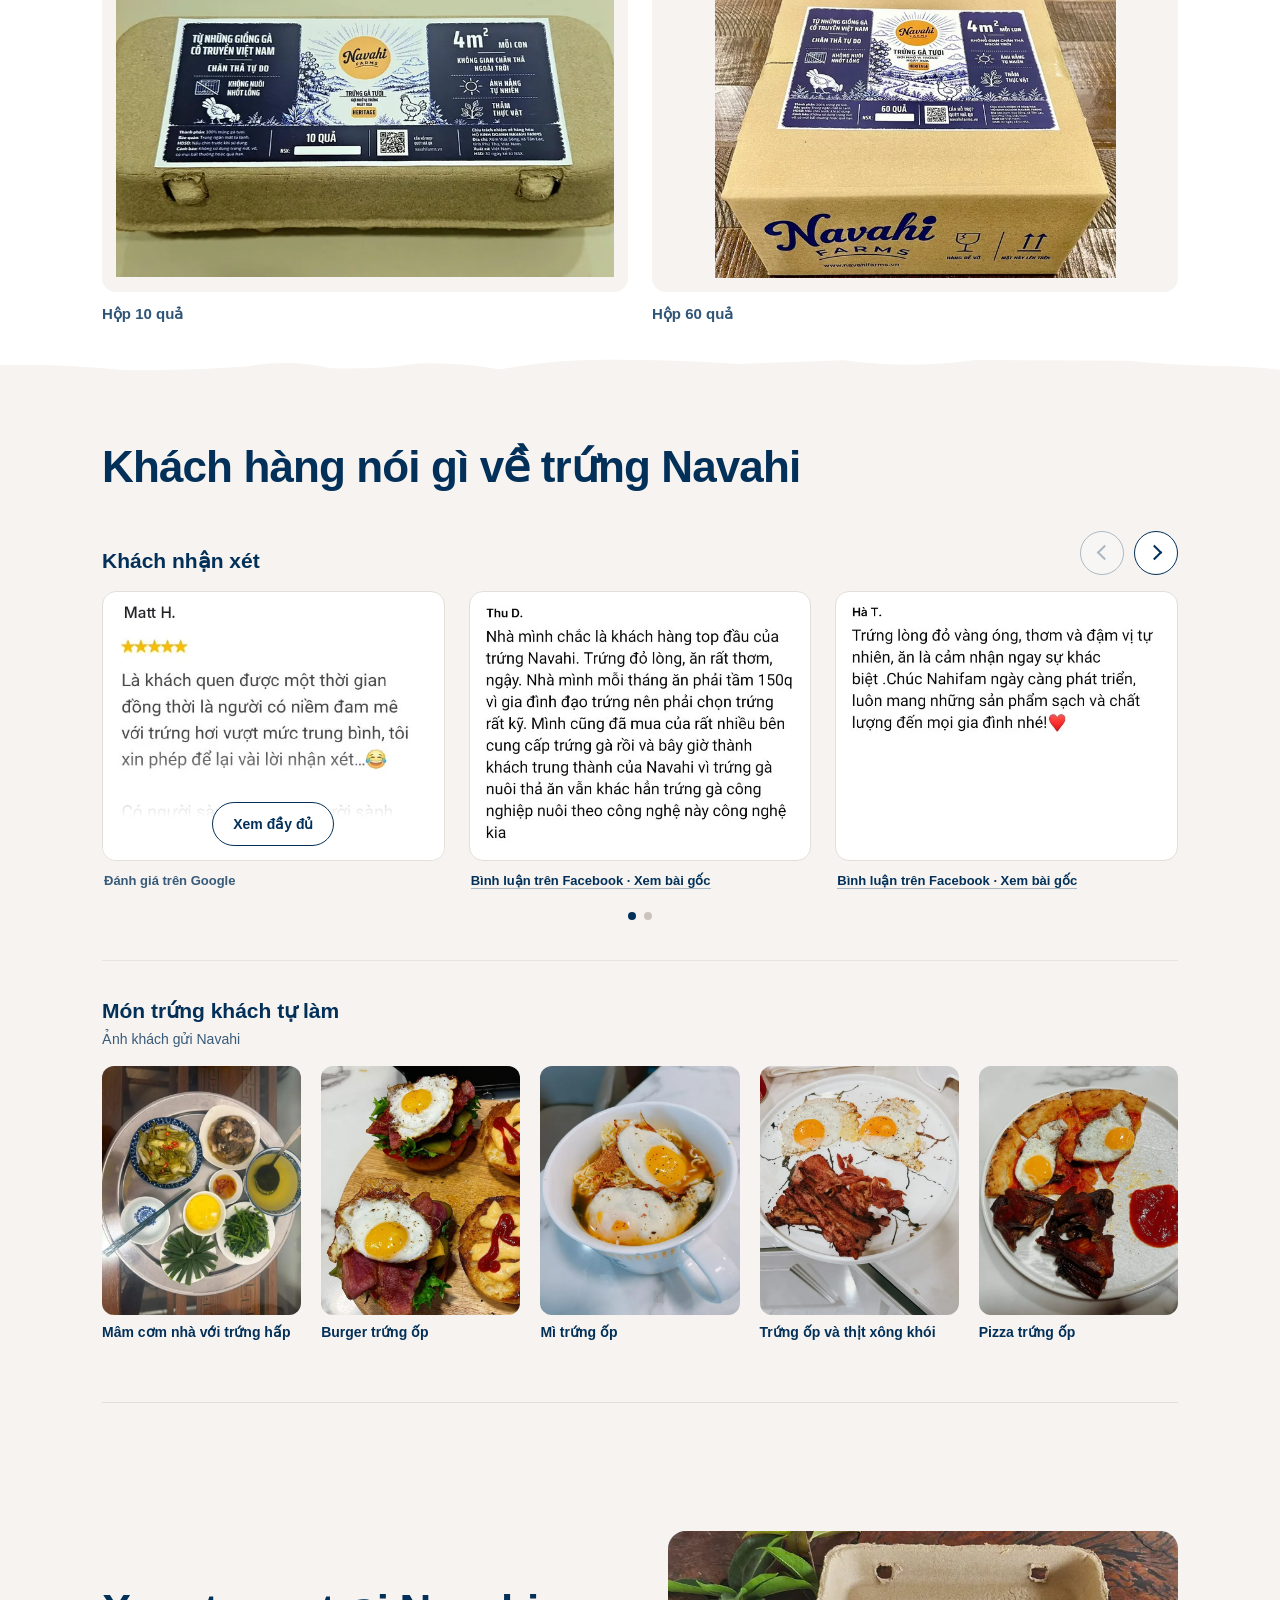
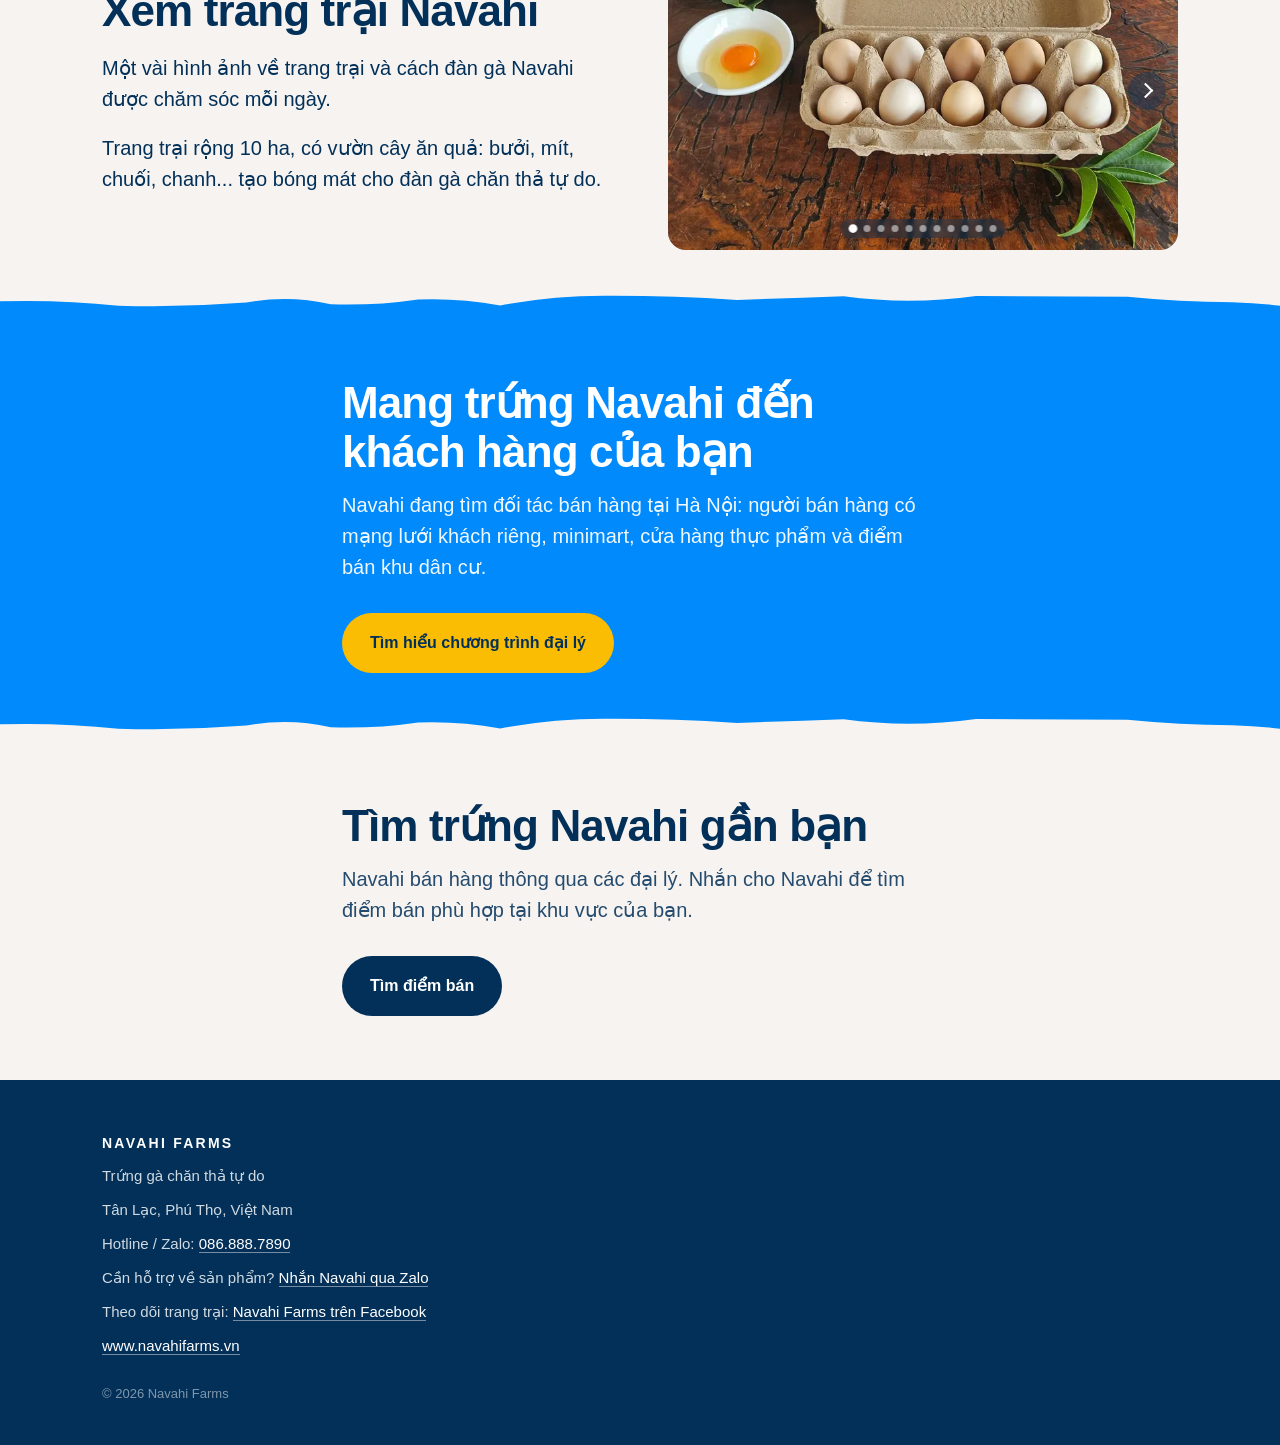
==== commit 98e4384d: "Add files via upload" ====
--- a/index.html
+++ b/index.html
@@ -90,8 +90,11 @@
   <section class="sec band" id="san-pham">
     <div class="wrap">
       <h2 class="rise">Trứng Navahi</h2>
+      <!-- TẠM ẨN 25/10/2026 cùng khối CTTD bên dưới. Khi CTTD mở bán lại: bỏ comment câu này và khối CTTD.
       <p class="lead rise">Hai lựa chọn trứng gà chăn thả tự do, được đóng gói theo quy cách 10 và 60 quả.</p>
+      -->
       <div class="lines">
+        <!-- TẠM ẨN 25/10/2026: dòng Chăn thả tự do (CTTD) chưa có hàng. Bỏ comment để mở lại.
         <div class="line">
           <h3 class="line-name rise">Chăn thả tự do</h3>
           <div class="line-copy rise">
@@ -120,6 +123,7 @@
             </figure>
           </div>
         </div>
+        -->
         <div class="line">
           <h3 class="line-name rise">Heritage</h3>
           <div class="line-copy rise" data-nosnippet>
@@ -129,21 +133,21 @@
           <div class="skus">
             <figure class="sku rise">
               <div class="sku-shot">
-                <img src="assets/limited-10.webp"
-                     srcset="assets/limited-10-760.webp 760w, assets/limited-10.webp 1200w"
+                <img src="assets/heritage-10.webp"
+                     srcset="assets/heritage-10-760.webp 760w, assets/heritage-10.webp 1200w"
                      sizes="(min-width:760px) 46vw, 100vw"
-                     alt="Nhãn hộp trứng Navahi Heritage 10 quả"
-                     width="1200" height="533" loading="lazy" decoding="async">
+                     alt="Hộp trứng Navahi Heritage 10 quả"
+                     width="1200" height="723" loading="lazy" decoding="async">
               </div>
               <figcaption>Hộp 10 quả</figcaption>
             </figure>
             <figure class="sku rise">
               <div class="sku-shot">
-                <img src="assets/limited-60.webp"
-                     srcset="assets/limited-60-640.webp 640w, assets/limited-60.webp 1000w"
+                <img src="assets/heritage-60.webp"
+                     srcset="assets/heritage-60-640.webp 640w, assets/heritage-60.webp 1000w"
                      sizes="(min-width:760px) 46vw, 100vw"
-                     alt="Hộp trứng Navahi Heritage 60 quả"
-                     width="1000" height="667" loading="lazy" decoding="async">
+                     alt="Thùng trứng Navahi Heritage 60 quả"
+                     width="1000" height="750" loading="lazy" decoding="async">
               </div>
               <figcaption>Hộp 60 quả</figcaption>
             </figure>
@@ -320,12 +324,12 @@
                alt="Xếp gỗ lên xe để đóng chuồng cho đàn gà tại trang trại Navahi"
                width="825" height="923" loading="lazy" decoding="async"
                style="object-position:center 0%">
-          <img src="assets/dong-goi.webp"
-               srcset="assets/dong-goi-760.webp 760w, assets/dong-goi.webp 1300w"
-               sizes="(min-width:860px) 45vw, 100vw"
-               alt="Những khay trứng Navahi vừa thu nhặt tại trang trại, xếp chồng chờ chuyển đi"
-               width="1300" height="975" loading="lazy" decoding="async"
-               style="object-position:center 42%">
+          <img src="assets/khay-trung-giay.webp"
+               srcset="assets/khay-trung-giay-760.webp 570w, assets/khay-trung-giay.webp 825w"
+               sizes="(min-width:860px) 45vw, 100vw"
+               alt="Trứng Navahi xếp trong các khay giấy, nhìn từ trên xuống, vỏ trứng nhiều sắc độ trắng và nâu nhạt"
+               width="825" height="1292" loading="lazy" decoding="async"
+               style="object-position:center 50%">
           <img src="assets/trai.webp"
                srcset="assets/trai-760.webp 760w, assets/trai.webp 1300w"
                sizes="(min-width:860px) 45vw, 100vw"
@@ -344,7 +348,7 @@
           <button type="button" aria-label="Ảnh 7: cận cảnh một con gà trên khúc gỗ"></button>
           <button type="button" aria-label="Ảnh 8: xay trộn thức ăn cho đàn gà"></button>
           <button type="button" aria-label="Ảnh 9: xếp gỗ để đóng chuồng"></button>
-          <button type="button" aria-label="Ảnh 10: khay trứng vừa thu nhặt"></button>
+          <button type="button" aria-label="Ảnh 10: trứng xếp trong khay giấy"></button>
           <button type="button" aria-label="Ảnh 11: toàn cảnh trang trại"></button>
         </div>
       </div>
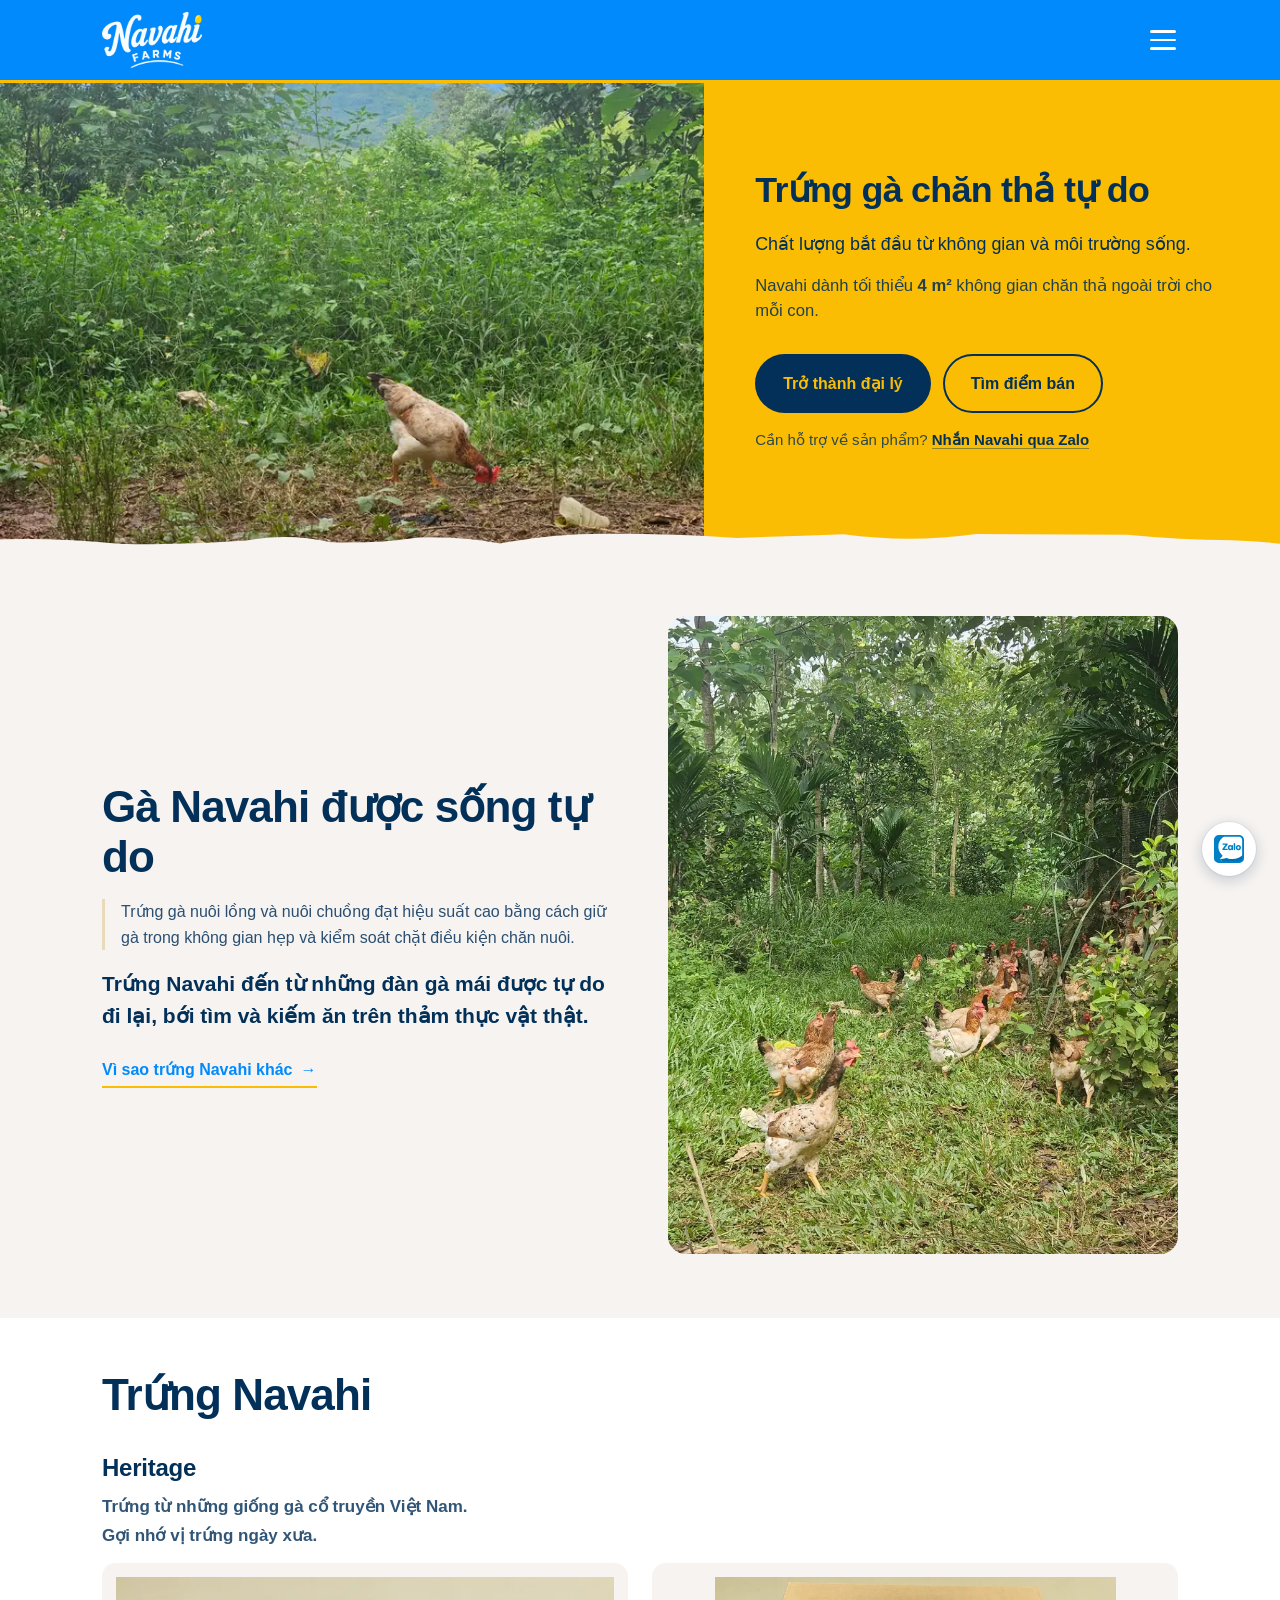
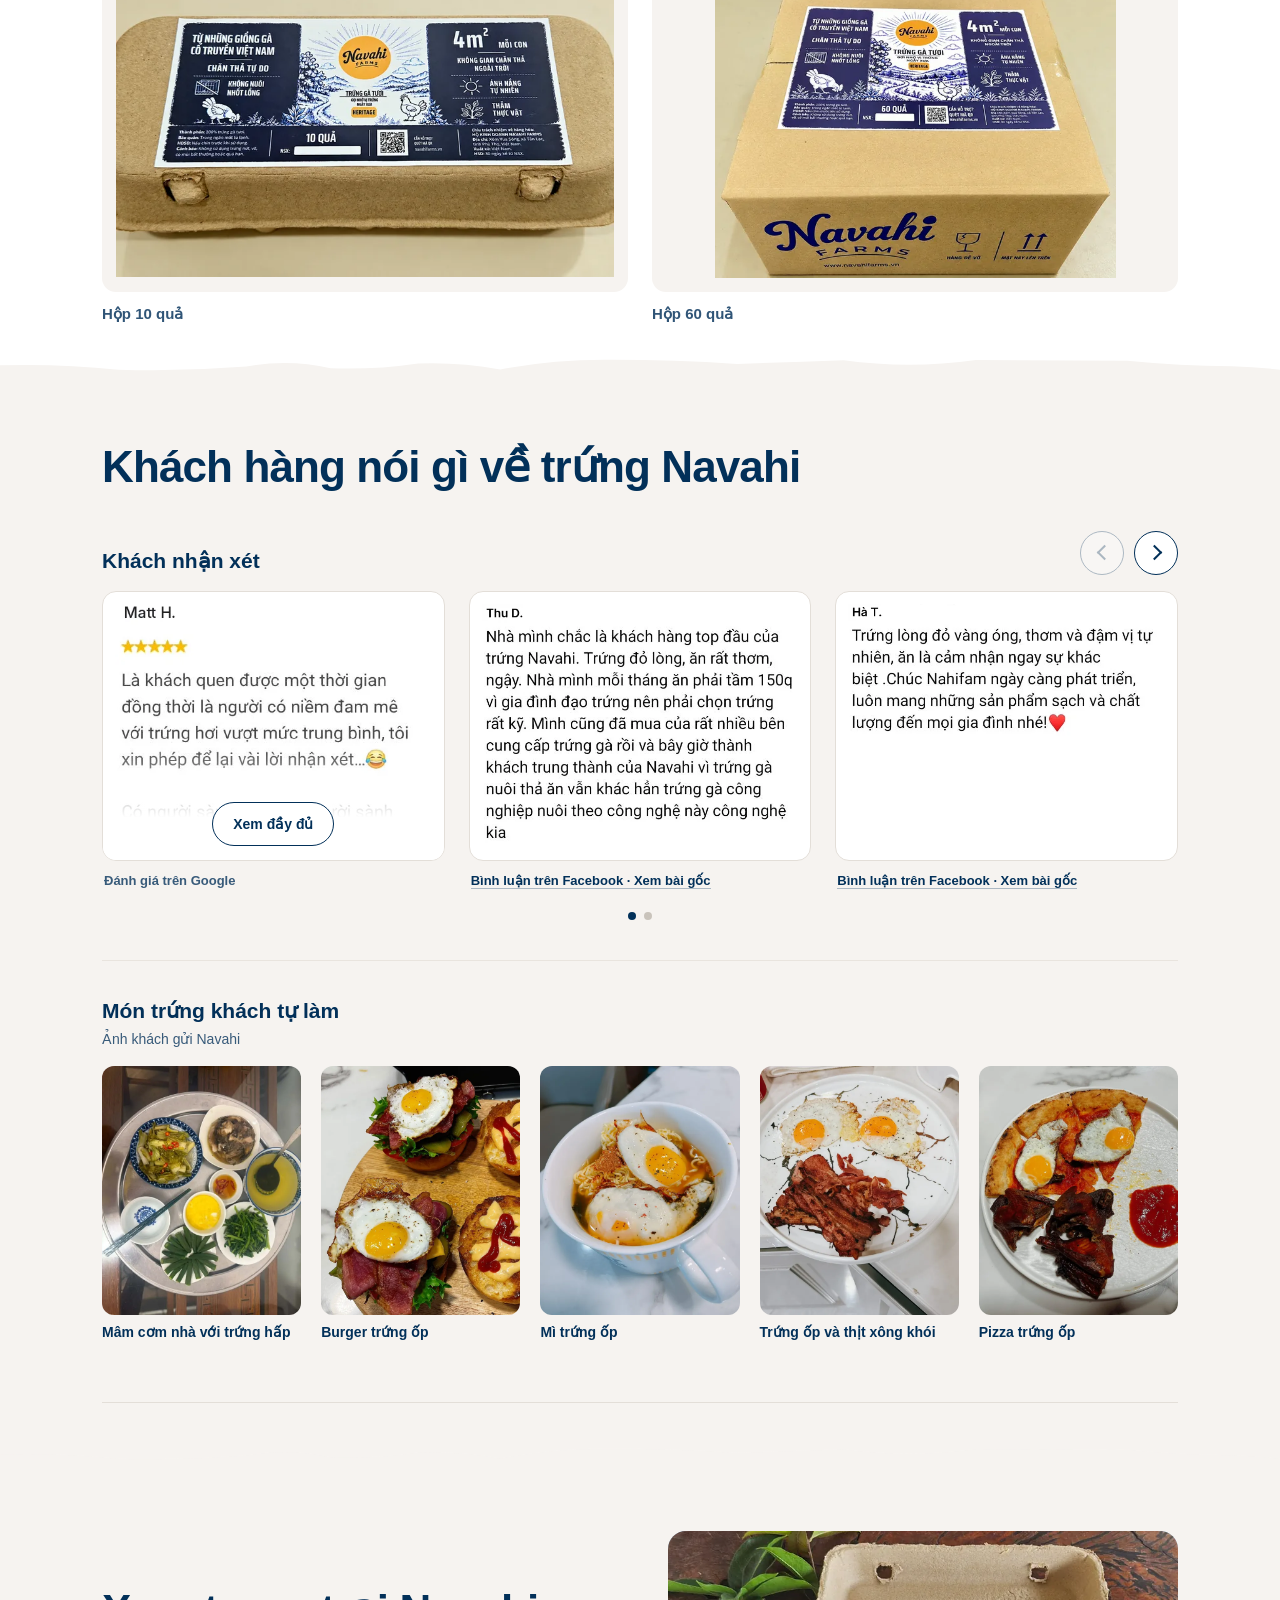
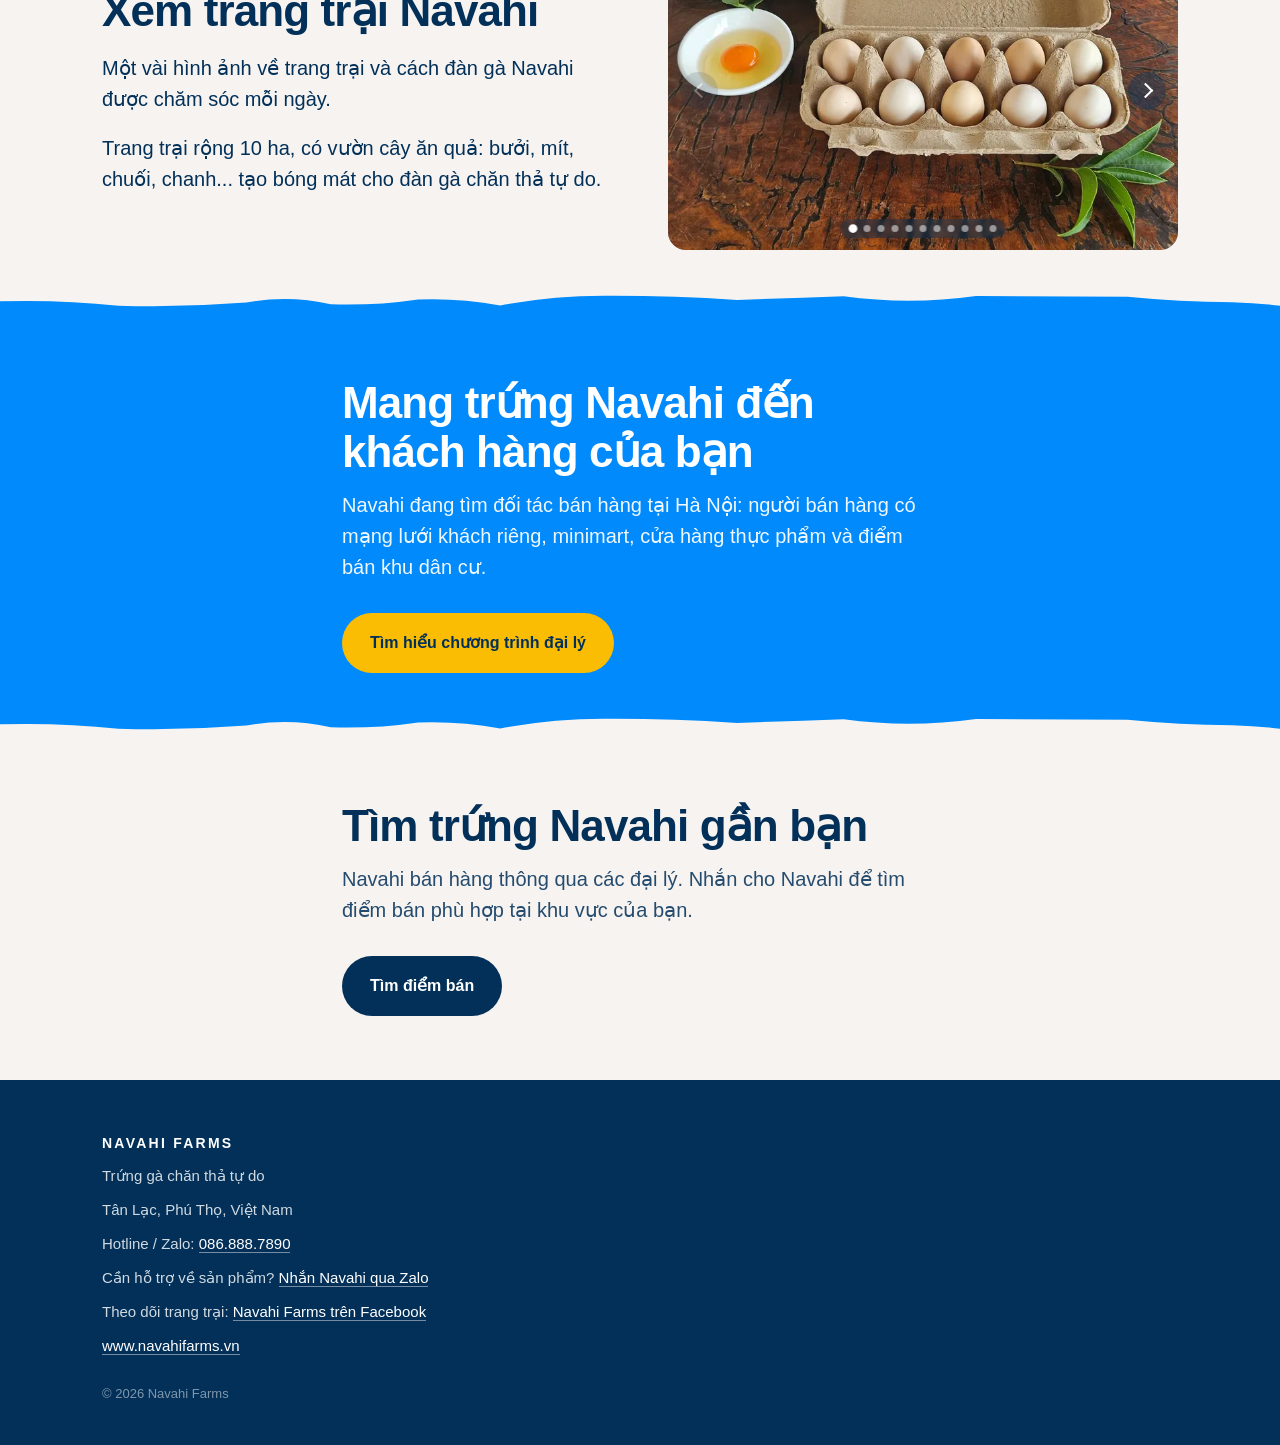
==== commit 6ecf80d5: "Add files via upload" ====
--- a/index.html
+++ b/index.html
@@ -137,7 +137,7 @@
                      srcset="assets/heritage-10-760.webp 760w, assets/heritage-10.webp 1200w"
                      sizes="(min-width:760px) 46vw, 100vw"
                      alt="Hộp trứng Navahi Heritage 10 quả"
-                     width="1200" height="723" loading="lazy" decoding="async">
+                     width="1200" height="724" loading="lazy" decoding="async">
               </div>
               <figcaption>Hộp 10 quả</figcaption>
             </figure>
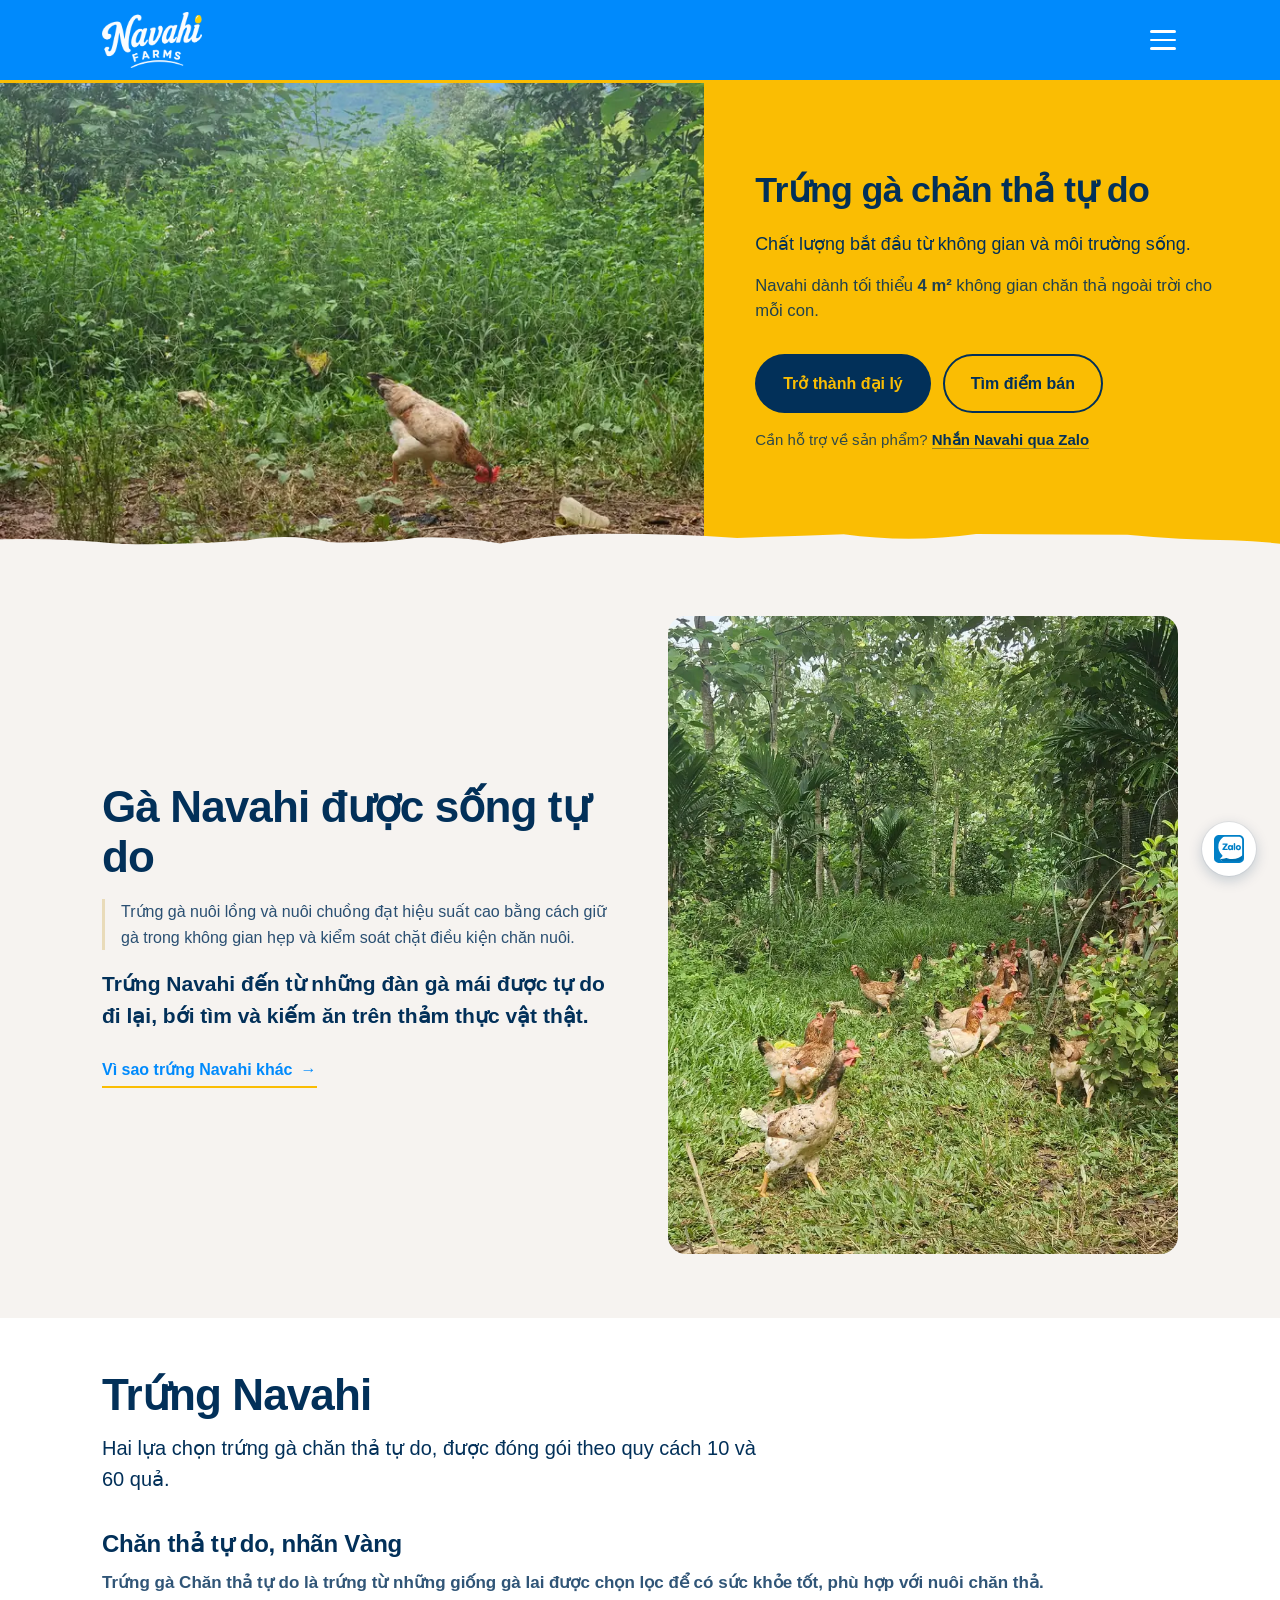
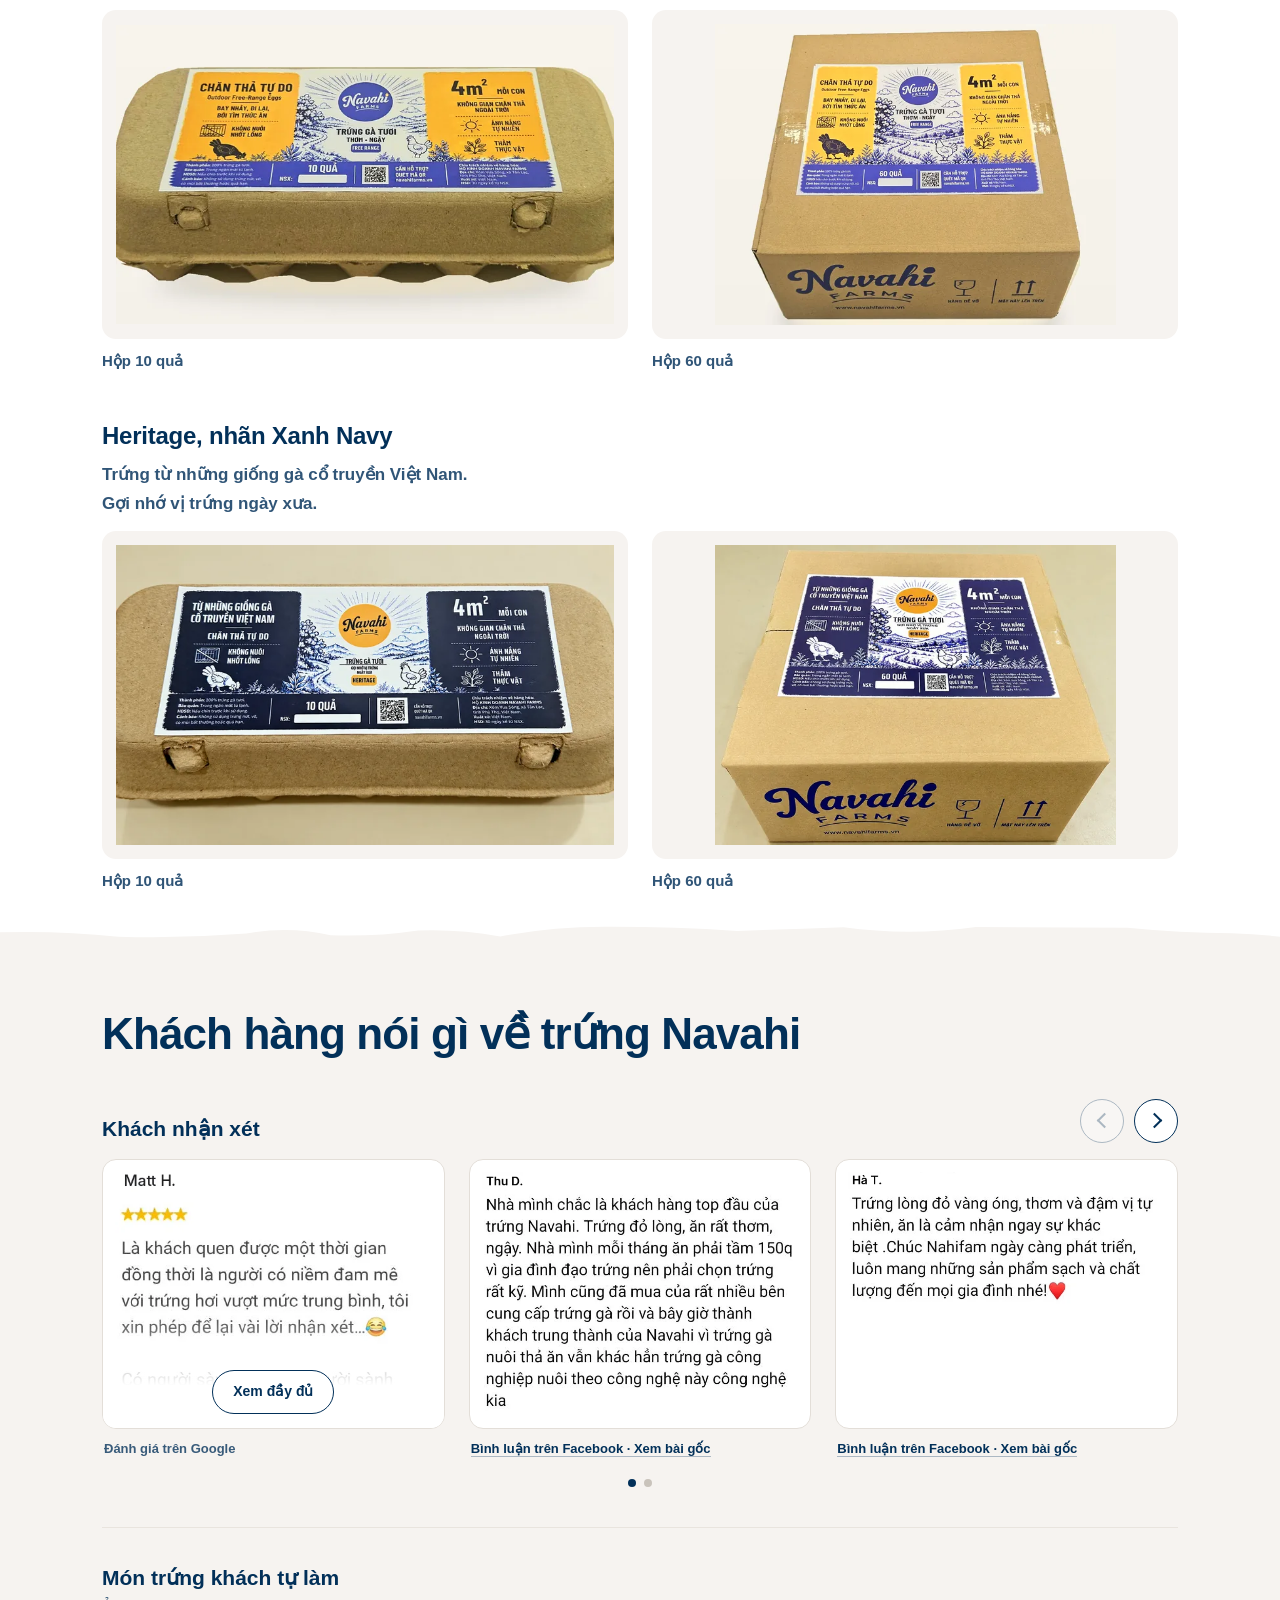
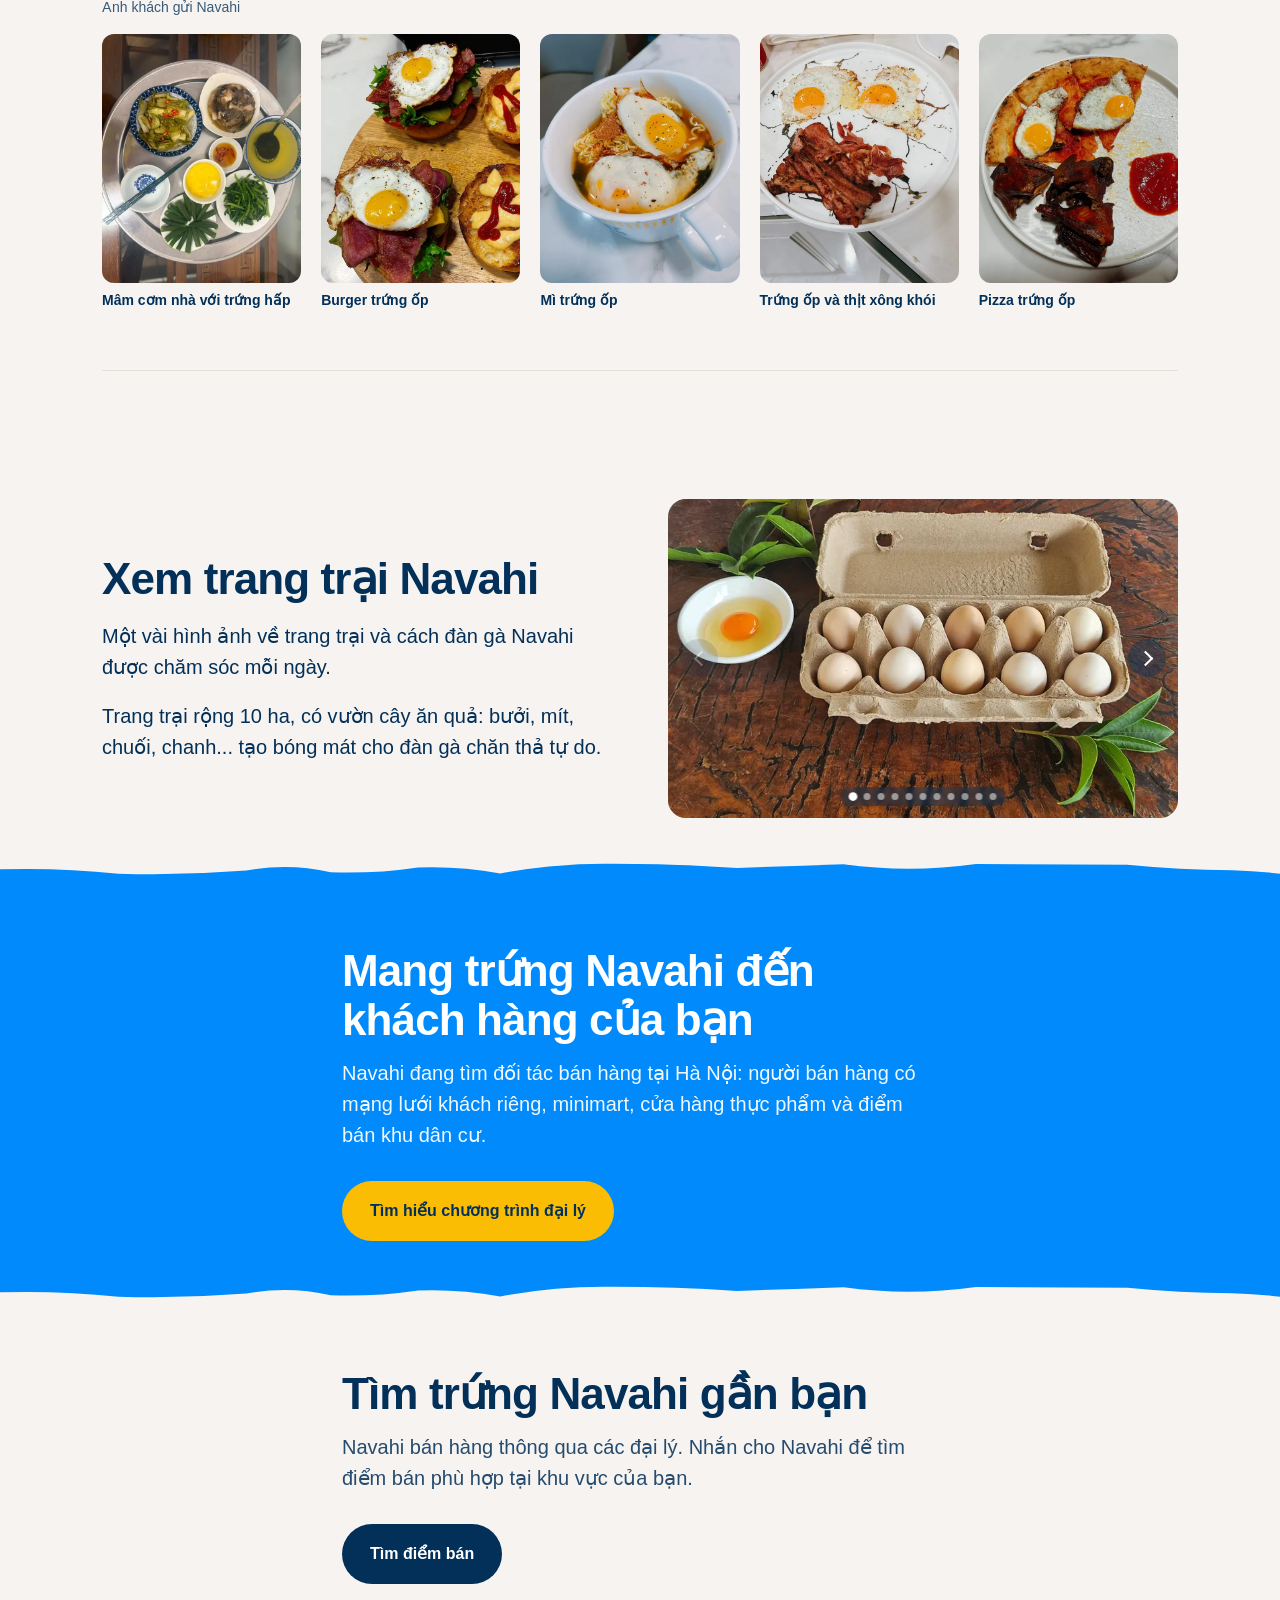
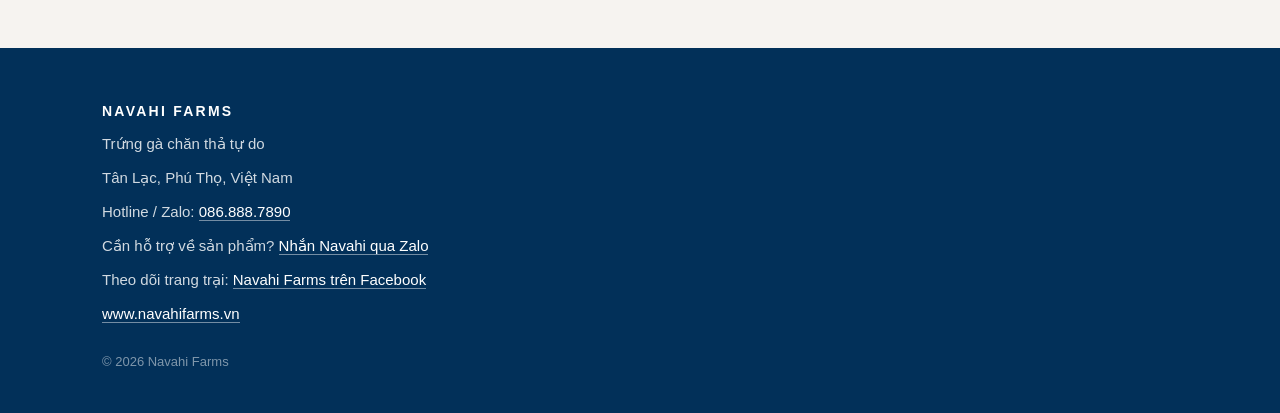
==== commit ec8910b1: "Add files via upload" ====
--- a/index.html
+++ b/index.html
@@ -90,42 +90,38 @@
   <section class="sec band" id="san-pham">
     <div class="wrap">
       <h2 class="rise">Trứng Navahi</h2>
-      <!-- TẠM ẨN 25/10/2026 cùng khối CTTD bên dưới. Khi CTTD mở bán lại: bỏ comment câu này và khối CTTD.
       <p class="lead rise">Hai lựa chọn trứng gà chăn thả tự do, được đóng gói theo quy cách 10 và 60 quả.</p>
-      -->
       <div class="lines">
-        <!-- TẠM ẨN 25/10/2026: dòng Chăn thả tự do (CTTD) chưa có hàng. Bỏ comment để mở lại.
         <div class="line">
-          <h3 class="line-name rise">Chăn thả tự do</h3>
-          <div class="line-copy rise">
-            <p class="line-desc">Thơm. Ngậy.</p>
+          <h3 class="line-name rise">Chăn thả tự do, nhãn Vàng</h3>
+          <div class="line-copy rise" data-nosnippet>
+            <p class="line-desc">Trứng gà Chăn thả tự do là trứng từ những giống gà lai được chọn lọc để có sức khỏe tốt, phù hợp với nuôi chăn thả.</p>
           </div>
           <div class="skus">
             <figure class="sku rise">
               <div class="sku-shot">
-                <img src="assets/standard-10.webp"
-                     srcset="assets/standard-10-760.webp 760w, assets/standard-10.webp 1200w"
+                <img src="assets/cttd-10.webp"
+                     srcset="assets/cttd-10-760.webp 760w, assets/cttd-10.webp 1200w"
                      sizes="(min-width:760px) 46vw, 100vw"
-                     alt="Nhãn hộp trứng Navahi Chăn thả tự do 10 quả"
-                     width="1200" height="533" loading="lazy" decoding="async">
+                     alt="Hộp trứng Navahi Chăn thả tự do 10 quả"
+                     width="1200" height="720" loading="lazy" decoding="async">
               </div>
               <figcaption>Hộp 10 quả</figcaption>
             </figure>
             <figure class="sku rise">
               <div class="sku-shot">
-                <img src="assets/standard-60.webp"
-                     srcset="assets/standard-60-640.webp 640w, assets/standard-60.webp 1000w"
+                <img src="assets/cttd-60.webp"
+                     srcset="assets/cttd-60-640.webp 640w, assets/cttd-60.webp 1000w"
                      sizes="(min-width:760px) 46vw, 100vw"
                      alt="Hộp trứng Navahi Chăn thả tự do 60 quả"
-                     width="1000" height="667" loading="lazy" decoding="async">
+                     width="1000" height="750" loading="lazy" decoding="async">
               </div>
               <figcaption>Hộp 60 quả</figcaption>
             </figure>
           </div>
         </div>
-        -->
         <div class="line">
-          <h3 class="line-name rise">Heritage</h3>
+          <h3 class="line-name rise">Heritage, nhãn Xanh Navy</h3>
           <div class="line-copy rise" data-nosnippet>
             <p class="line-desc">Trứng từ những giống gà cổ truyền Việt Nam.</p>
             <p class="line-desc">Gợi nhớ vị trứng ngày xưa.</p>
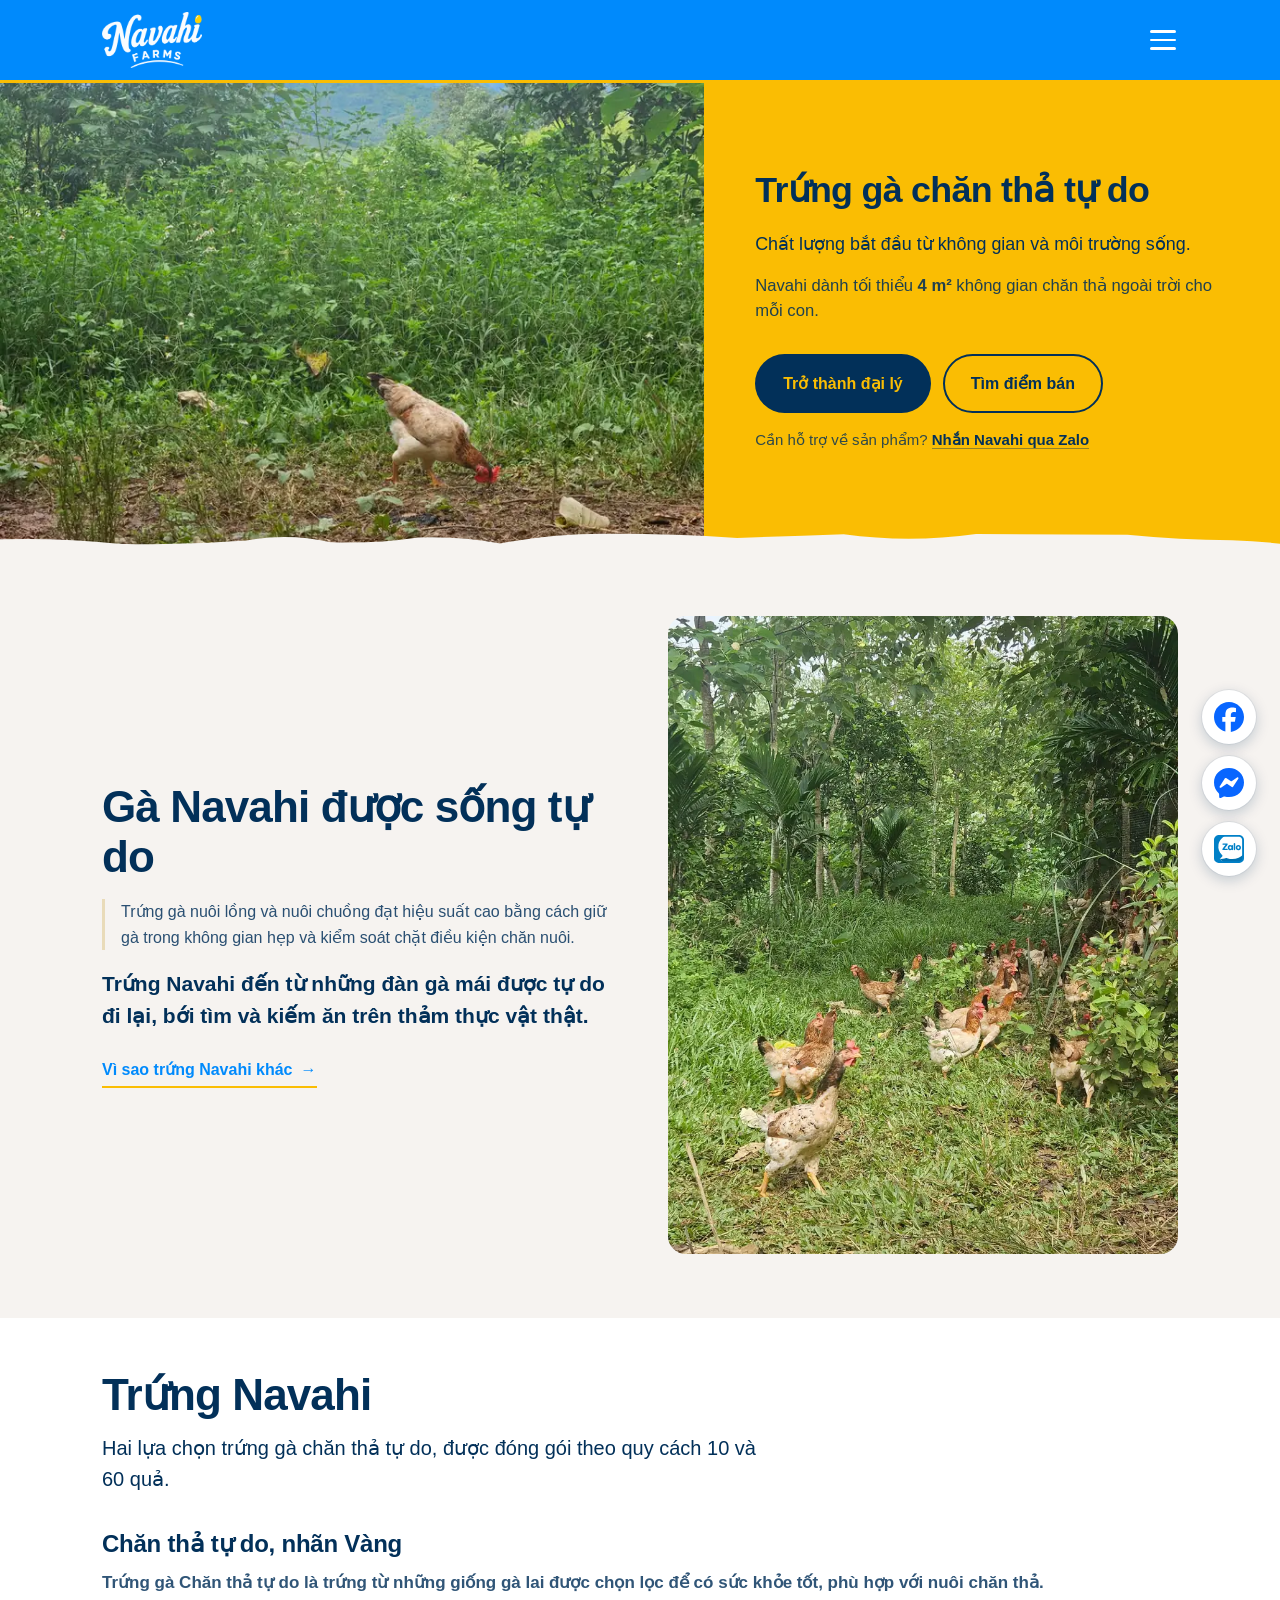
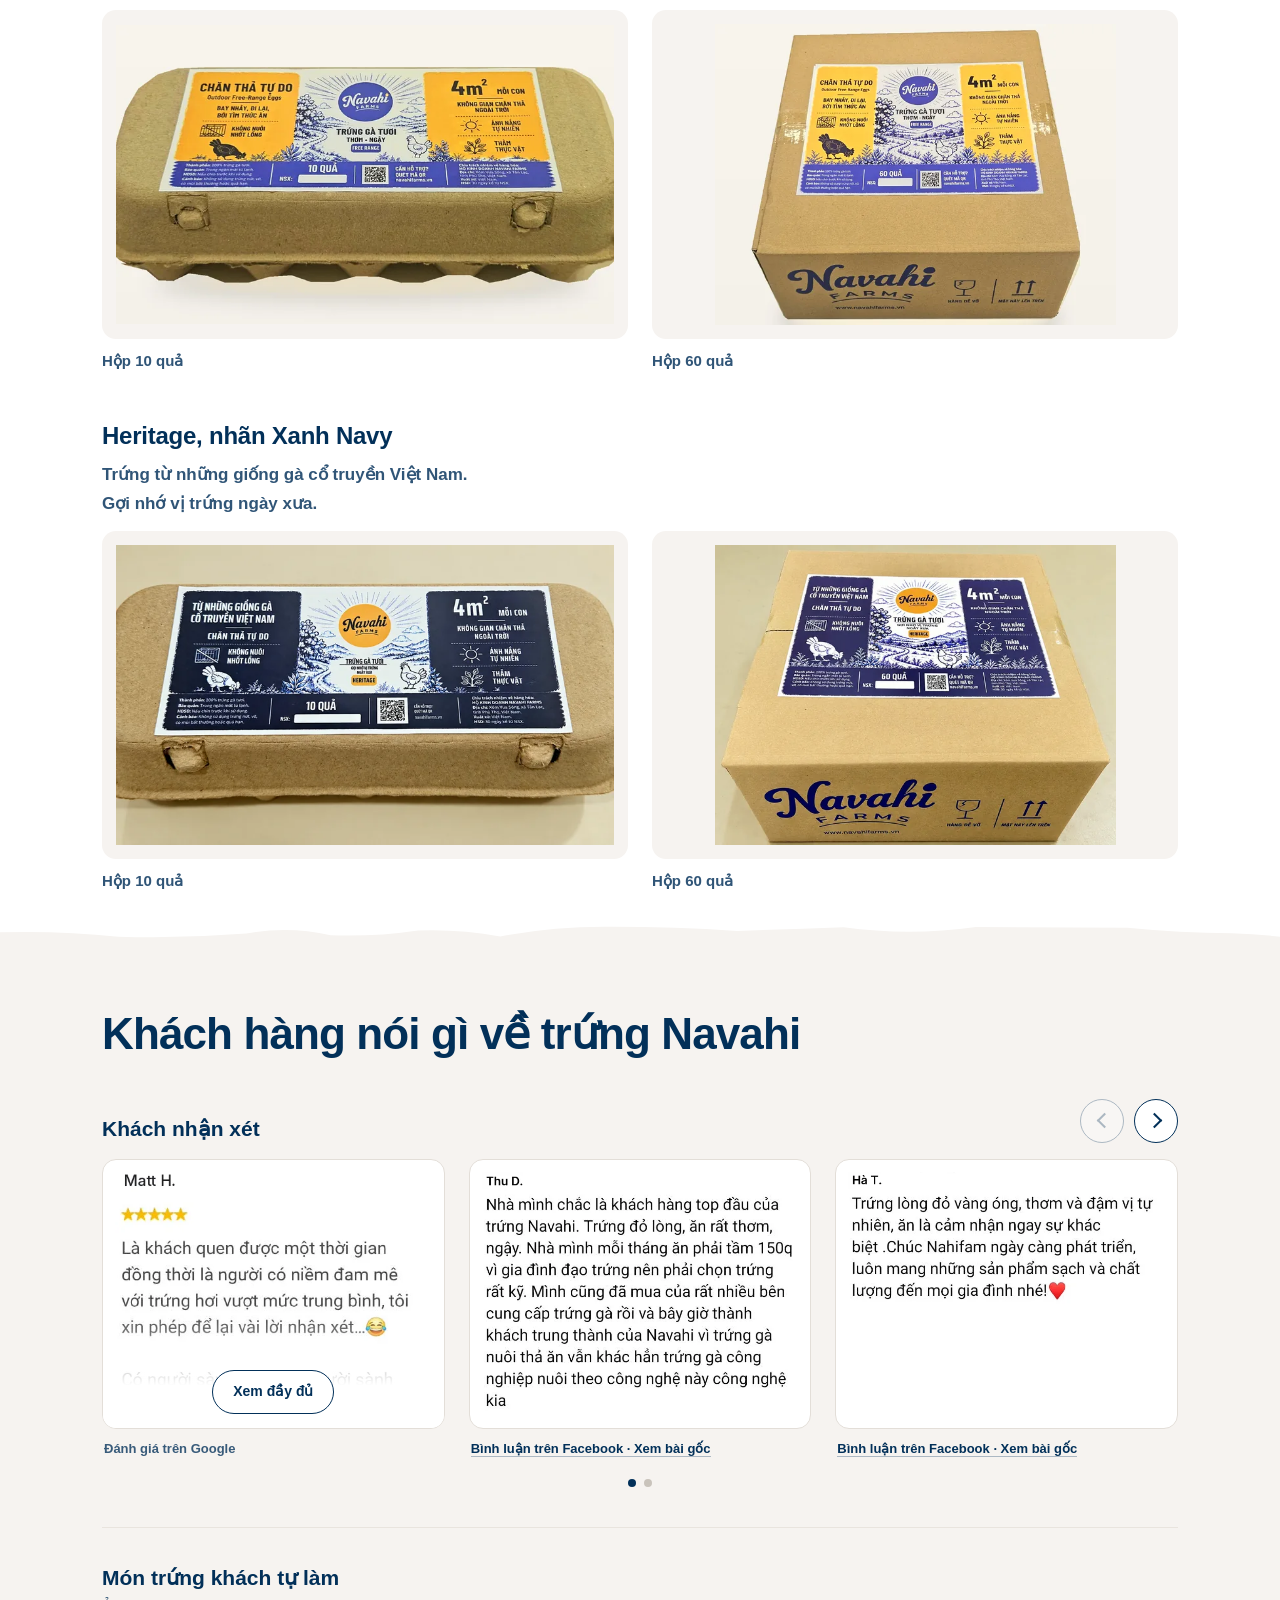
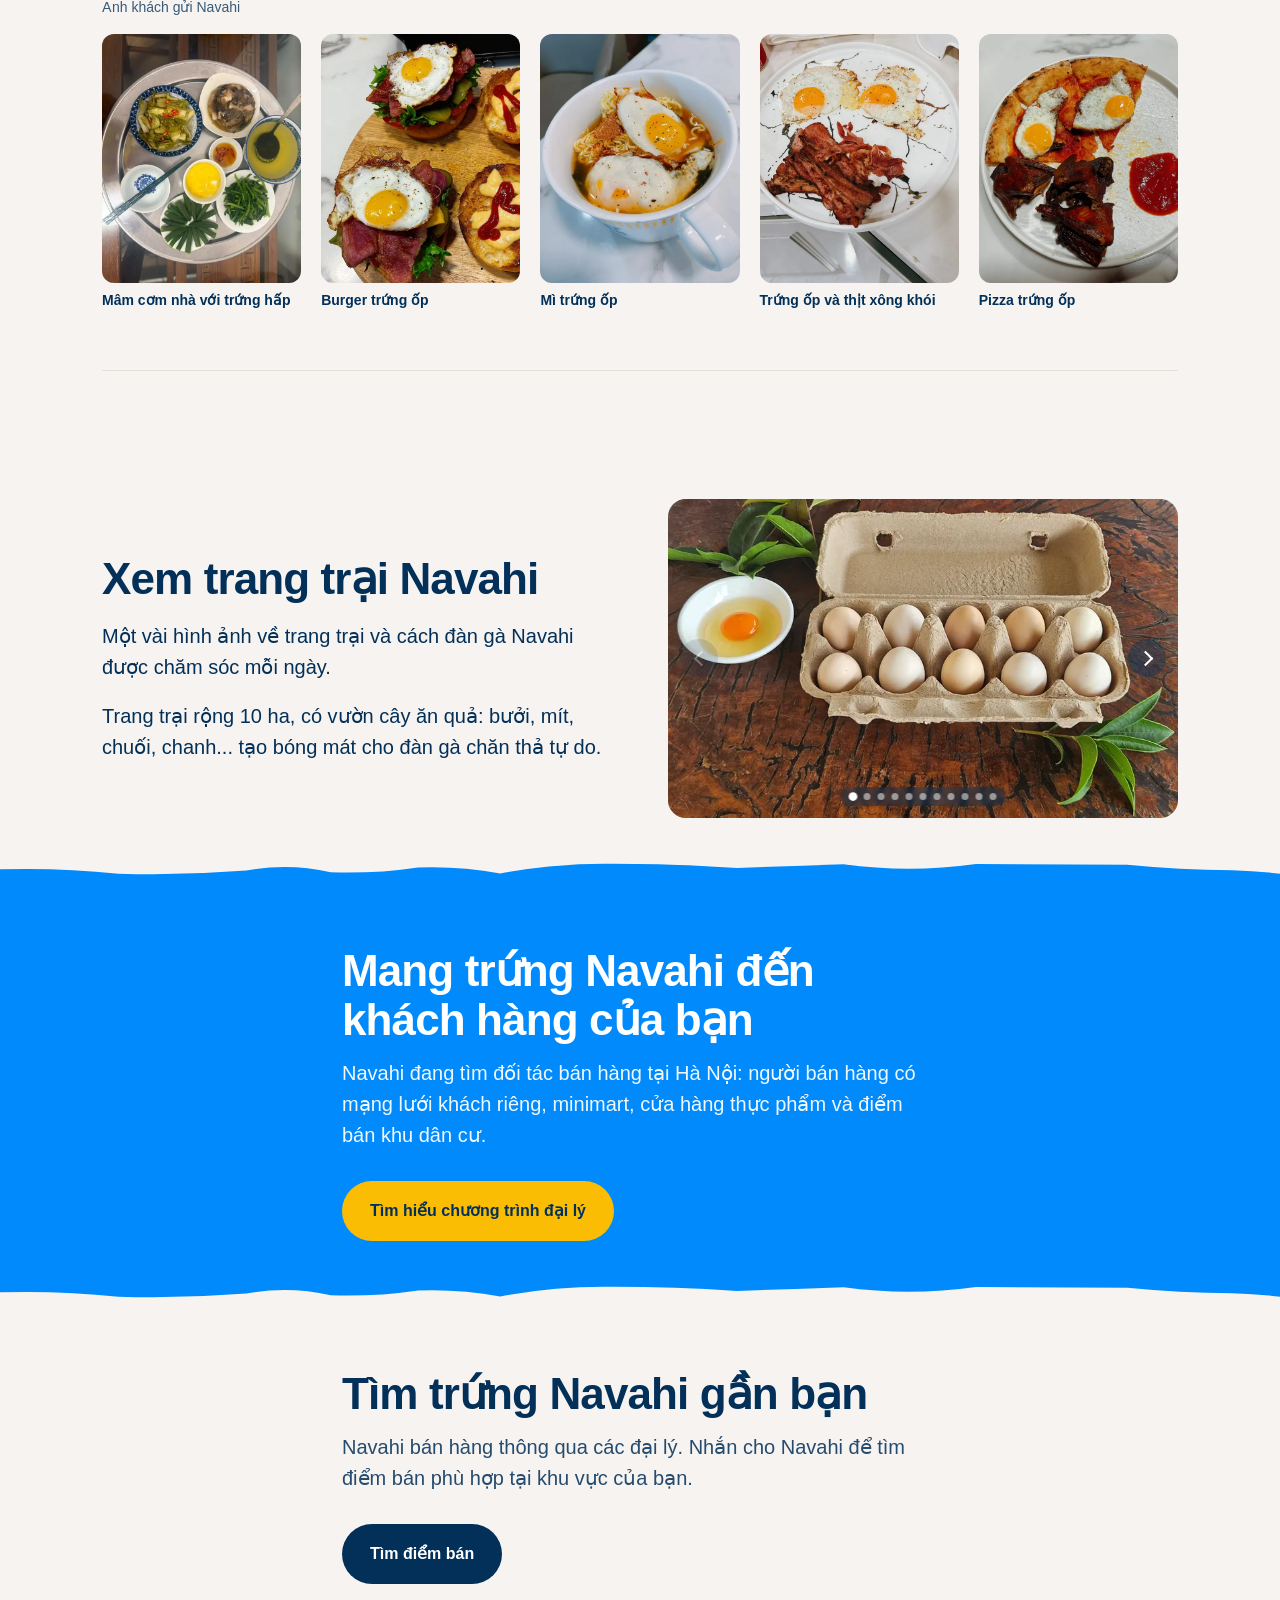
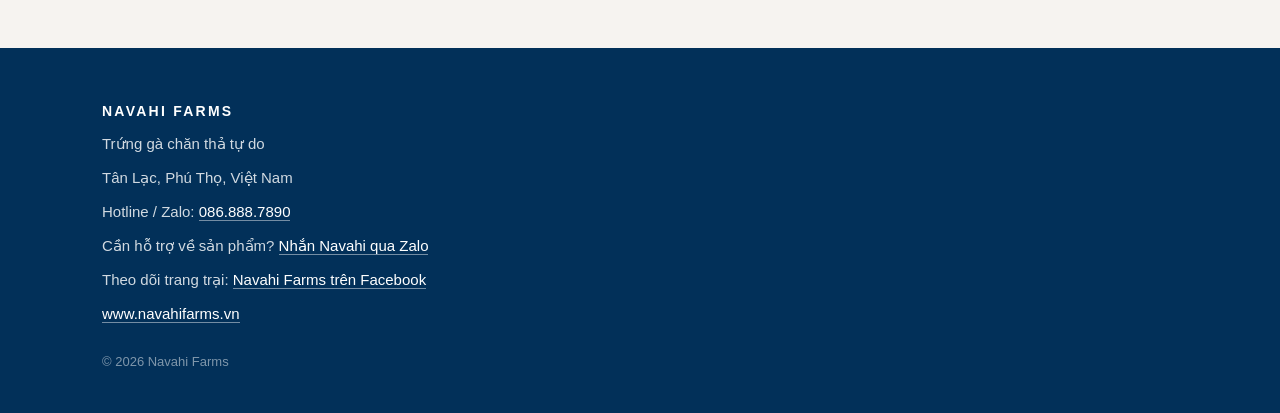
==== commit 15b913bf: "Add files via upload" ====
--- a/index.html
+++ b/index.html
@@ -386,10 +386,18 @@
     <p class="fine">© 2026 Navahi Farms</p>
   </div>
 </footer>
-<!-- Dock liên hệ nổi — V14. CHỈ Zalo (PO chốt 24/09): Zalo là nút thu khách,
-     Facebook là nút xả nên để ở footer.
-     Icon: assets/icon-zalo.svg (SVG chính chủ, PO gửi 24/09). -->
+<!-- Dock liên hệ nổi — V15 (PO yêu cầu 11/11/2026): thêm Messenger và Facebook,
+     thay cho lựa chọn "CHỈ Zalo" ngày 24/09. Thứ tự trên → dưới: Facebook ·
+     Messenger · Zalo (Zalo nằm dưới cùng, gần ngón cái nhất).
+     Icon Zalo: assets/icon-zalo.svg (SVG chính chủ, PO gửi 24/09).
+     Icon Messenger / Facebook: assets/icon-messenger.svg, icon-facebook.svg. -->
 <div class="dock" id="dock" data-hidden="false">
+  <a class="dock-fb" href="https://www.facebook.com/navahifarms" target="_blank" rel="noopener" aria-label="Fanpage Navahi Farms trên Facebook" title="Fanpage Navahi Farms trên Facebook">
+    <img src="assets/icon-facebook.svg" alt="" width="27" height="27" decoding="async">
+  </a>
+  <a class="dock-messenger" href="https://m.me/navahifarms" target="_blank" rel="noopener" aria-label="Nhắn Navahi qua Messenger" title="Nhắn Navahi qua Messenger">
+    <img src="assets/icon-messenger.svg" alt="" width="27" height="27" decoding="async">
+  </a>
   <a class="dock-zalo" href="https://zalo.me/0868887890" target="_blank" rel="noopener" aria-label="Nhắn Navahi qua Zalo" title="Nhắn Navahi qua Zalo">
     <img src="assets/icon-zalo.svg" alt="" width="27" height="26" decoding="async">
   </a>
--- a/navahi.css
+++ b/navahi.css
@@ -595,7 +595,7 @@
 
 
 /* ================= V13 — DOCK LIÊN HỆ NỔI (bottom-right) =================
-   Một nút Zalo cố định theo màn hình (PO chốt 24/09). Ẩn khi footer lọt vào
+   V15 (11/11/2026): ba nút Facebook · Messenger · Zalo (trước đó chỉ Zalo, 24/09). Ẩn khi footer lọt vào
    khung nhìn để không đè lên chính khối liên hệ ở chân trang.
    Quy tắc dựng sẵn cho nhiều nút nếu sau này thêm — flex column + gap.
    Nút hiện dùng CHỮ "Zalo" (không phải logo Zalo) — rõ nghĩa, không đọc nhầm
@@ -623,7 +623,7 @@
 .dock a svg{ width:26px; height:26px; display:block; }
 @media(min-width:760px){ .dock a svg{width:28px; height:28px;} }
 .dock .dock-zalo{ color:var(--xanh); }
-/* Icon Zalo chính chủ (assets/icon-zalo.svg) — giữ nguyên màu thương hiệu Zalo */
+/* Icon chính chủ (Zalo / Messenger / Facebook) — giữ nguyên màu thương hiệu từng app */
 .dock a img{ width:27px; height:auto; display:block; }
 @media(min-width:760px){ .dock a img{width:30px;} }
 @media(prefers-reduced-motion:reduce){
